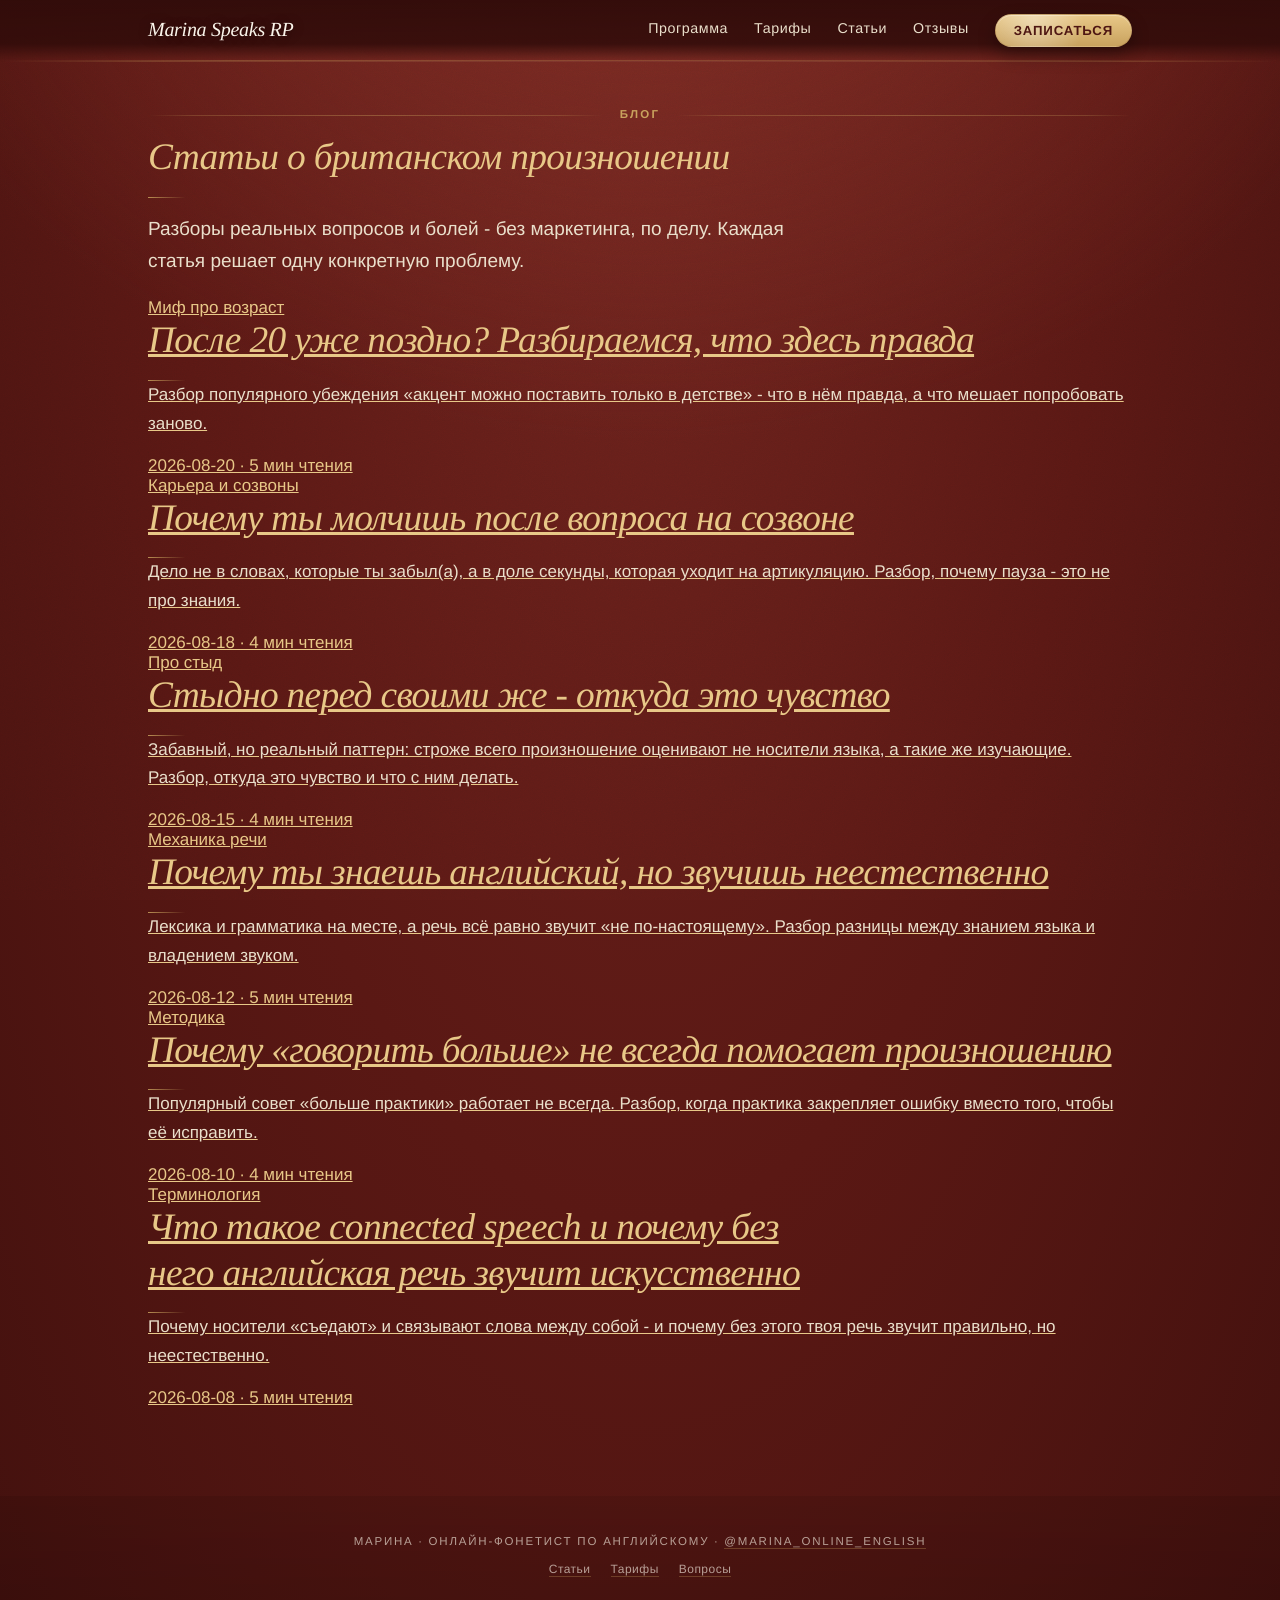
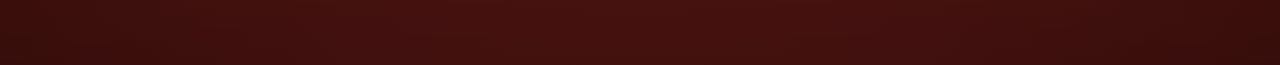
==== articles/index.html @ 80f7ddb9 "Initial dev sandbox copy of marina-landing for programmer handoff" ====
<!doctype html>
<html lang="ru">
<head>
<meta charset="utf-8">
<meta name="viewport" content="width=device-width, initial-scale=1">
<title>Статьи о британском произношении - Marina Speaks RP</title>
<meta name="description" content="Разборы реальных болей и вопросов об английском произношении от фонетиста Марины: мифы про возраст, почему речь звучит неестественно, connected speech и другое.">
<link rel="canonical" href="https://marinaspeaksrp.org/articles/">
<meta property="og:type" content="article">
<meta property="og:title" content="Статьи о британском произношении - Marina Speaks RP">
<meta property="og:description" content="Разборы реальных болей и вопросов об английском произношении от фонетиста Марины: мифы про возраст, почему речь звучит неестественно, connected speech и другое.">
<meta property="og:image" content="https://marinaspeaksrp.org/assets/img/og-cover.jpg">
<meta property="og:url" content="https://marinaspeaksrp.org/articles/">
<meta name="twitter:card" content="summary_large_image">
<link rel="icon" type="image/png" href="/assets/img/favicon-32.png" sizes="32x32">
<link rel="apple-touch-icon" href="/assets/img/apple-touch-icon.png">
<link rel="icon" type="image/png" sizes="512x512" href="/assets/img/favicon-512.png">
<link rel="stylesheet" href="/assets/style.css">
</head>
<body>
<div class="bg-wrap">

<nav class="sitenav">
  <div class="wrap">
    <a class="brand" href="/">Marina Speaks RP</a>
    <div class="links">
      <a href="/#program">Программа</a>
      <a href="/#tariffs">Тарифы</a>
      <a href="/articles/">Статьи</a>
      <a href="/#testimonials">Отзывы</a>
      <a class="cta" href="https://t.me/Marinatoken_bot?start=waitlist" target="_blank" rel="noopener">Записаться</a>
    </div>
  </div>
</nav>

<section class="content-section" style="padding-top:48px;">
  <div class="wrap">
    <div class="eyebrow"><div class="line"></div><span>Блог</span><div class="line"></div></div>
    <h2>Статьи о британском произношении</h2>
    <p class="lead">Разборы реальных вопросов и болей - без маркетинга, по делу. Каждая статья решает одну конкретную проблему.</p>
    <div class="hub-grid">
      <a class="hub-card" href="/articles/posle-20-let-pozdno.html">
        <span class="article-tag">Миф про возраст</span>
        <h2>После 20 уже поздно? Разбираемся, что здесь правда</h2>
        <p>Разбор популярного убеждения «акцент можно поставить только в детстве» - что в нём правда, а что мешает попробовать заново.</p>
        <div class="meta">2026-08-20 · 5 мин чтения</div>
      </a>

      <a class="hub-card" href="/articles/molchish-na-sozvone.html">
        <span class="article-tag">Карьера и созвоны</span>
        <h2>Почему ты молчишь после вопроса на созвоне</h2>
        <p>Дело не в словах, которые ты забыл(а), а в доле секунды, которая уходит на артикуляцию. Разбор, почему пауза - это не про знания.</p>
        <div class="meta">2026-08-18 · 4 мин чтения</div>
      </a>

      <a class="hub-card" href="/articles/stydno-pered-svoimi.html">
        <span class="article-tag">Про стыд</span>
        <h2>Стыдно перед своими же - откуда это чувство</h2>
        <p>Забавный, но реальный паттерн: строже всего произношение оценивают не носители языка, а такие же изучающие. Разбор, откуда это чувство и что с ним делать.</p>
        <div class="meta">2026-08-15 · 4 мин чтения</div>
      </a>

      <a class="hub-card" href="/articles/pochemu-zvuchish-neestestvenno.html">
        <span class="article-tag">Механика речи</span>
        <h2>Почему ты знаешь английский, но звучишь неестественно</h2>
        <p>Лексика и грамматика на месте, а речь всё равно звучит «не по-настоящему». Разбор разницы между знанием языка и владением звуком.</p>
        <div class="meta">2026-08-12 · 5 мин чтения</div>
      </a>

      <a class="hub-card" href="/articles/govorit-bolshe-ne-pomogaet.html">
        <span class="article-tag">Методика</span>
        <h2>Почему «говорить больше» не всегда помогает произношению</h2>
        <p>Популярный совет «больше практики» работает не всегда. Разбор, когда практика закрепляет ошибку вместо того, чтобы её исправить.</p>
        <div class="meta">2026-08-10 · 4 мин чтения</div>
      </a>

      <a class="hub-card" href="/articles/connected-speech.html">
        <span class="article-tag">Терминология</span>
        <h2>Что такое connected speech и почему без него английская речь звучит искусственно</h2>
        <p>Почему носители «съедают» и связывают слова между собой - и почему без этого твоя речь звучит правильно, но неестественно.</p>
        <div class="meta">2026-08-08 · 5 мин чтения</div>
      </a>
    </div>
  </div>
</section>

<footer>
  <div class="brand">МАРИНА · ОНЛАЙН-ФОНЕТИСТ ПО АНГЛИЙСКОМУ · <a href="https://t.me/marina_online_english" target="_blank" rel="noopener">@marina_online_english</a></div>
  <div class="foot-links"><a href="/articles/">Статьи</a><a href="/#tariffs">Тарифы</a><a href="/#faq">Вопросы</a></div>
</footer>

</div>
<script src="/assets/main.js"></script>
</body>
</html>
---- assets/style.css ----
@font-face { font-family:'Inter'; font-style:normal; font-weight:400; src:url('/assets/fonts/inter-regular-cyr.woff2') format('woff2'); unicode-range: U+0301,U+0400-045F,U+0490-0491,U+04B0-04B1,U+2116; }
@font-face { font-family:'Inter'; font-style:normal; font-weight:400; src:url('/assets/fonts/inter-regular-lat.woff2') format('woff2'); unicode-range: U+0000-00FF,U+0131,U+0152-0153,U+02BB-02BC,U+2000-206F,U+2122; }
@font-face { font-family:'Inter'; font-style:normal; font-weight:700; src:url('/assets/fonts/inter-bold-cyr.woff2') format('woff2'); unicode-range: U+0301,U+0400-045F,U+0490-0491,U+04B0-04B1,U+2116; }
@font-face { font-family:'Inter'; font-style:normal; font-weight:700; src:url('/assets/fonts/inter-bold-lat.woff2') format('woff2'); unicode-range: U+0000-00FF,U+0131,U+0152-0153,U+02BB-02BC,U+2000-206F,U+2122; }
@font-face { font-family:'Playfair Display'; font-style:italic; font-weight:400; src:url('/assets/fonts/playfair-italic-cyr.woff2') format('woff2'); unicode-range: U+0301,U+0400-045F,U+0490-0491,U+04B0-04B1,U+2116; }
@font-face { font-family:'Playfair Display'; font-style:italic; font-weight:400; src:url('/assets/fonts/playfair-italic-lat.woff2') format('woff2'); unicode-range: U+0000-00FF,U+0131,U+0152-0153,U+02BB-02BC,U+2000-206F,U+2122; }
@font-face { font-family:'Playfair Display'; font-style:italic; font-weight:700; src:url('/assets/fonts/playfair-bolditalic-cyr.woff2') format('woff2'); unicode-range: U+0301,U+0400-045F,U+0490-0491,U+04B0-04B1,U+2116; }
@font-face { font-family:'Playfair Display'; font-style:italic; font-weight:700; src:url('/assets/fonts/playfair-bolditalic-lat.woff2') format('woff2'); unicode-range: U+0000-00FF,U+0131,U+0152-0153,U+02BB-02BC,U+2000-206F,U+2122; }

:root{
  --bg-top:#6f241e;
  --bg-mid:#5a1814;
  --bg-bottom:#43110e;
  --panel:rgba(18,6,6,0.28);
  --panel-soft:rgba(18,6,6,0.18);
  --panel-strong:rgba(18,6,6,0.38);
  --border-gold:rgba(201,162,94,0.52);
  --border-gold-soft:rgba(201,162,94,0.34);
  --card-shadow:0 8px 22px rgba(20,4,4,0.32);
  --card-shadow-hover:0 16px 40px rgba(20,4,4,0.42);
  --shadow-tight:0 4px 14px rgba(20,4,4,0.28);
  --gold:#c9a25e;
  --gold-light:#e8c888;
  --cream:#f6eee2;
  --cream-soft:#eadfcb;
  --cream-muted:rgba(246,238,226,0.64);
  --accent-warm:#a8493c;
  --pain-border:var(--accent-warm);
  --cream-panel:#faf4ea;
  --cream-panel-text:#4e1612;
  --radius-card:10px;
  --radius-card-lg:12px;
  --wrap:1040px;
  --gutter:28px;
  --hairline:rgba(246,238,226,0.08);
  --ease-out:cubic-bezier(.22,.7,.25,1);
}

*{box-sizing:border-box}
html{scroll-behavior:smooth;font-size:17px}
body{margin:0;font-family:'Inter','Segoe UI',Arial,sans-serif;background:var(--bg-bottom);color:var(--cream);-webkit-font-smoothing:antialiased;-moz-osx-font-smoothing:grayscale;text-rendering:geometricPrecision;overflow-x:hidden}
::selection{background:rgba(201,162,94,.28);color:var(--cream)}

.bg-wrap{
  position:relative;
  background:radial-gradient(ellipse 120% 70% at 50% -10%,#7c2c24 0%,transparent 52%),radial-gradient(ellipse at top,var(--bg-top) 0%,var(--bg-mid) 52%,var(--bg-bottom) 100%);
}

.bg-wrap::before{
  content:'';
  position:fixed;
  inset:0;
  z-index:0;
  pointer-events:none;
  opacity:.09;
  mix-blend-mode:overlay;
  background-image:url("data:image/svg+xml,%3Csvg xmlns='http://www.w3.org/2000/svg' width='300' height='300'%3E%3Cfilter id='n'%3E%3CfeTurbulence type='fractalNoise' baseFrequency='0.85' numOctaves='3' stitchTiles='stitch'/%3E%3C/filter%3E%3Crect width='100%25' height='100%25' filter='url(%23n)'/%3E%3C/svg%3E");
  background-size:280px 280px;
}

section{position:relative;overflow:hidden}
section:not(.hero):not(.curriculum):not(.final-cta)::before{
  content:'';
  position:absolute;
  left:0;
  right:0;
  top:0;
  height:1px;
  background:linear-gradient(to right,transparent 0%,var(--border-gold-soft) 12%,var(--hairline) 50%,var(--border-gold-soft) 88%,transparent 100%);
  opacity:.7;
  pointer-events:none;
}

.wrap{position:relative;z-index:1;width:100%;max-width:var(--wrap);margin:0 auto;padding:0 var(--gutter)}
.narrow{max-width:680px}

.ambient-light{
  position:fixed;
  top:50%;
  left:50%;
  z-index:0;
  pointer-events:none;
  width:1200px;
  height:1200px;
  margin:-600px 0 0 -600px;
  background:radial-gradient(circle,rgba(232,200,136,.13) 0%,rgba(232,200,136,.04) 40%,transparent 66%);
  animation:ambient-drift 32s ease-in-out infinite alternate;
  will-change:transform;
}

@keyframes ambient-drift{
  0%{transform:translate(-24%,-18%) scale(1)}
  50%{transform:translate(18%,22%) scale(1.08)}
  100%{transform:translate(-10%,-28%) scale(.97)}
}

.watermark{
  position:absolute;
  z-index:0;
  font-family:'Playfair Display',Georgia,serif;
  font-style:italic;
  color:rgba(246,238,226,.075);
  pointer-events:none;
  line-height:1;
  user-select:none;
  animation:watermark-float var(--dur,14s) ease-in-out infinite alternate;
  animation-delay:var(--delay,0s);
}

@keyframes watermark-float{
  0%{transform:translate(0,0) rotate(0deg)}
  50%{transform:translate(16px,-22px) rotate(4deg)}
  100%{transform:translate(-14px,16px) rotate(-4deg)}
}

.reveal{opacity:0;transform:translateY(22px);transition:opacity .8s var(--ease-out),transform .8s var(--ease-out)}
.reveal.is-visible{opacity:1;transform:none}

.eyebrow{position:relative;display:flex;align-items:center;gap:16px;margin:0 0 14px}
.eyebrow .line{flex:1 1 0;min-width:28px;height:1px;background:linear-gradient(to right,transparent 0%,var(--border-gold-soft) 10%,var(--border-gold) 50%,var(--border-gold-soft) 90%,transparent 100%);opacity:.75}
.eyebrow span{font-size:11.5px;letter-spacing:2.2px;color:var(--gold);font-weight:700;white-space:nowrap;text-transform:uppercase}
.eyebrow.center{justify-content:center}
.eyebrow-num{font-family:'Playfair Display',Georgia,serif;font-style:italic;font-weight:700;font-size:14px;letter-spacing:.4px;color:var(--gold-light);opacity:.9;flex-shrink:0;font-variant-numeric:tabular-nums}

h1,h2,h3{font-family:'Playfair Display',Georgia,serif;font-style:italic;font-weight:400;color:var(--cream-panel);margin:0;text-wrap:balance;letter-spacing:-.018em}
h1{font-size:clamp(2.15rem,5vw,3.85rem);line-height:1.1}
h1 em{position:relative;color:var(--gold-light);font-style:italic;font-weight:700}
h1 em::after{content:'';position:absolute;left:0;right:0;bottom:.06em;height:.07em;background:currentColor;opacity:.38;border-radius:1px}
h2{font-size:clamp(1.55rem,3.1vw,2.2rem);color:var(--gold-light);line-height:1.22}
h2::after{content:'';display:block;width:42px;height:1px;margin-top:16px;background:linear-gradient(to right,var(--gold),transparent 90%);opacity:.85}
.curriculum h2::after,.final-cta h1::after{margin-left:auto;margin-right:auto;background:var(--gold);width:36px;opacity:.7}
.final-cta h1::after{content:'';display:block;height:1px;margin-top:22px}
.about h2::after{display:none}
h3{font-size:1.22rem;color:var(--gold-light);font-style:italic;letter-spacing:-.01em}

p{margin:0 0 1em;line-height:1.7;color:var(--cream-soft)}
.lead{max-width:38em;font-size:1.12rem;color:var(--cream-soft);line-height:1.72}
.center{text-align:center}
.mx-auto{margin-left:auto;margin-right:auto}
a{color:var(--gold-light)}
a:hover{color:var(--gold)}
a:focus-visible,.btn:focus-visible,button:focus-visible,summary:focus-visible{outline:2px solid rgba(232,200,136,.95);outline-offset:3px}

/* --- Top nav --- */
.sitenav{position:sticky;top:0;z-index:40;padding:14px 0;background:linear-gradient(to bottom,rgba(49,12,10,.96) 0%,rgba(49,12,10,.88) 72%,rgba(49,12,10,0) 100%)}
.sitenav::after{content:'';position:absolute;left:0;right:0;bottom:0;height:1px;background:linear-gradient(to right,transparent 0%,rgba(201,162,94,.32) 18%,rgba(201,162,94,.18) 82%,transparent 100%);pointer-events:none}
.sitenav .wrap{display:flex;align-items:center;justify-content:space-between;gap:24px;flex-wrap:wrap}
.sitenav .brand{font-family:'Playfair Display',Georgia,serif;font-style:italic;color:var(--cream-panel);font-size:1.18rem;text-decoration:none;letter-spacing:-.015em;text-shadow:0 1px 12px rgba(0,0,0,.4)}
.sitenav .brand:hover{color:var(--gold-light)}
.sitenav .links{display:flex;align-items:center;justify-content:flex-end;gap:26px;flex-wrap:wrap}
.sitenav .links a:not(.cta){position:relative;color:var(--cream-soft);text-decoration:none;font-size:.84rem;letter-spacing:.04em;padding-bottom:3px}
.sitenav .links a:not(.cta)::after{content:'';position:absolute;left:0;right:100%;bottom:0;height:1px;background:var(--gold-light);transition:right .28s var(--ease-out);opacity:.95}
.sitenav .links a:not(.cta):hover{color:var(--gold-light)}
.sitenav .links a:not(.cta):hover::after{right:0}
.sitenav .links a.cta{color:var(--cream-panel-text);text-decoration:none;background:radial-gradient(circle at 28% 18%,rgba(255,255,255,.38),transparent 50%),linear-gradient(180deg,var(--gold-light),var(--gold));padding:8px 18px;border:1px solid rgba(90,40,10,.12);border-radius:999px;font-weight:700;font-size:.78rem;letter-spacing:.06em;text-transform:uppercase;box-shadow:0 8px 18px rgba(0,0,0,.32),inset 0 1px 0 rgba(255,255,255,.32);transition:transform .16s var(--ease-out),filter .16s ease}
.sitenav .links a.cta:hover{filter:brightness(1.04);transform:translateY(-1px)}

/* --- Hero --- */
.hero{padding:38px 0 48px;text-align:center}
.hero::after{content:'';position:absolute;inset:-40px 0 -80px;z-index:0;pointer-events:none;background:radial-gradient(880px 480px at 28% 18%,rgba(232,200,136,.09),transparent 62%),radial-gradient(760px 440px at 72% 48%,rgba(0,0,0,.24),transparent 66%);opacity:.95}

.hero-scene{
  position:absolute;
  inset:0;
  z-index:0;
  pointer-events:none;
  background-repeat:no-repeat;
  background-size:cover;
  background-position:right 88%;
  opacity:.76;
  filter:saturate(.94) brightness(.92) contrast(1.04) sepia(.1);
  -webkit-mask-image:linear-gradient(to right,transparent 0%,transparent 34%,rgba(0,0,0,.5) 50%,rgba(0,0,0,.9) 62%,black 76%,black 100%);
  mask-image:linear-gradient(to right,transparent 0%,transparent 34%,rgba(0,0,0,.5) 50%,rgba(0,0,0,.9) 62%,black 76%,black 100%);
  animation:scene-in 2.4s ease-out .1s both;
}

.hero-scene::before{
  content:'';
  position:absolute;
  inset:0;
  pointer-events:none;
  background:linear-gradient(90deg,rgba(18,8,10,.98) 0%,rgba(18,8,10,.94) 16%,rgba(18,8,10,.78) 28%,rgba(18,8,10,.42) 42%,rgba(18,8,10,.14) 54%,rgba(18,8,10,0) 68%),radial-gradient(1200px 680px at 72% 30%,rgba(232,200,136,.14),transparent 62%),radial-gradient(1100px 720px at 50% 55%,rgba(0,0,0,.3),transparent 68%),linear-gradient(to top,rgba(10,6,7,.58) 0%,rgba(10,6,7,.18) 30%,transparent 56%);
}

@keyframes scene-in{from{opacity:0;transform:scale(1.04)}to{opacity:.76;transform:scale(1)}}

.hero-scene-fade-top,.hero-scene-fade-bottom{position:absolute;left:0;right:0;z-index:0;pointer-events:none}
.hero-scene-fade-top{top:0;height:120px;background:linear-gradient(to bottom,var(--bg-top) 0%,transparent 100%)}
.hero-scene-fade-bottom{bottom:0;height:160px;background:linear-gradient(to top,var(--bg-mid) 0%,transparent 100%)}

.hero-grid{
  position:relative;
  z-index:1;
  display:grid;
  grid-template-columns:minmax(0,1.32fr) minmax(300px,.68fr);
  column-gap:48px;
  align-items:center;
  text-align:left;
}

.hero-copy{min-width:0;padding:12px 0}
.articulation-diagram{display:block;width:62px;height:auto;margin:0 0 9px;opacity:.68}

.hero-visual{position:relative;z-index:2;display:flex;flex-direction:column;align-items:center;justify-content:center;min-width:0;text-align:center}
.hero-visual::before{content:'';position:absolute;top:-140px;left:-15%;right:-40%;height:380px;z-index:0;pointer-events:none;background:radial-gradient(closest-side,rgba(10,6,7,.86),rgba(10,6,7,.6) 55%,rgba(10,6,7,.22) 75%,transparent 88%)}

.hero-portrait{position:relative;z-index:5;width:230px;height:284px;margin:0 auto 18px;animation:portrait-in 1.1s var(--ease-out) .45s both}
@keyframes portrait-in{from{opacity:0;transform:scale(.94) translateY(8px)}to{opacity:1;transform:none}}
.hero-portrait::before{content:'';position:absolute;inset:-11px;border-radius:50%;border:1px solid rgba(201,162,94,.42);pointer-events:none}
.hero-portrait::after{content:'';position:absolute;inset:-18px;border-radius:50%;pointer-events:none;border:1px solid rgba(201,162,94,.16);background:conic-gradient(from 200deg,transparent 0 18%,rgba(232,200,136,.16) 26%,transparent 38%,transparent 100%);opacity:.85;-webkit-mask:radial-gradient(farthest-side,transparent calc(100% - 2px),#000 calc(100% - 1px));mask:radial-gradient(farthest-side,transparent calc(100% - 2px),#000 calc(100% - 1px))}
.hero-portrait img{display:block;width:100%;height:100%;border:3px solid var(--gold);border-radius:50%;object-fit:cover;object-position:center 18%;box-shadow:0 22px 48px rgba(0,0,0,.48),0 0 0 7px rgba(67,17,14,.55),inset 0 1px 0 rgba(255,255,255,.14)}

.hero-portrait-caption{display:flex;align-items:center;justify-content:center;gap:9px;width:max-content;max-width:100%;margin:0 auto;padding:6px 13px;border-radius:999px;background:rgba(20,6,6,.68);font-size:12.5px;color:var(--cream);letter-spacing:.35px;text-shadow:0 1px 6px rgba(0,0,0,.6)}
.deco-flag-badge{display:inline-flex;align-items:center;justify-content:center;flex-shrink:0;width:32px;height:32px;border-radius:50%;border:1px solid var(--gold);background:var(--bg-mid);overflow:hidden;box-shadow:0 2px 8px rgba(0,0,0,.4),inset 0 1px 0 rgba(255,255,255,.1)}
.deco-flag-badge svg{width:68%;height:68%}

.speech-bubble{position:relative;z-index:3;align-self:center;width:max-content;max-width:168px;margin:0 0 12px;padding:11px 15px;border:1px solid rgba(201,162,94,.85);border-radius:14px 14px 14px 3px;background:radial-gradient(circle at 28% 18%,rgba(255,255,255,.5),transparent 58%),var(--cream-panel);color:var(--cream-panel-text);text-align:center;box-shadow:0 14px 30px rgba(0,0,0,.28),inset 0 1px 0 rgba(255,255,255,.7);animation:bubble-in .75s var(--ease-out) .9s both;transform:rotate(1.5deg)}
@keyframes bubble-in{from{opacity:0;transform:rotate(1.5deg) translateY(8px)}to{opacity:1;transform:rotate(1.5deg) translateY(0)}}
.speech-bubble::after{content:'';position:absolute;left:18px;bottom:-8px;width:14px;height:14px;border-left:1px solid rgba(201,162,94,.85);border-bottom:1px solid rgba(201,162,94,.85);border-radius:0 0 0 2px;background:var(--cream-panel);transform:rotate(-45deg)}
.sb-text{display:block;font-family:'Inter',sans-serif;font-weight:700;font-size:.84rem;line-height:1.3;letter-spacing:-.01em}
.sb-ipa{display:block;margin-top:4px;font-family:'Playfair Display',Georgia,serif;font-style:italic;color:var(--pain-border);font-size:.8rem}

.hero-sound-tools{
  display:flex;
  align-items:center;
  gap:10px;
  width:max-content;
  max-width:100%;
  margin:22px 0 0;
  padding:7px 11px 7px 14px;
  border:1px solid rgba(201,162,94,.25);
  border-radius:999px;
  background:rgba(18,6,6,.28);
  box-shadow:inset 0 1px 0 rgba(246,238,226,.05);
}

.hero-sound-tools__label{
  margin-right:4px;
  color:var(--cream-muted);
  font-size:10px;
  font-weight:700;
  line-height:1.2;
  letter-spacing:1.25px;
  text-transform:uppercase;
}

.record,.seal,.medal{
  position:relative;
  display:inline-flex;
  align-items:center;
  justify-content:center;
  flex-shrink:0;
  width:34px;
  height:34px;
  padding:0;
  border:1px solid var(--border-gold);
  border-radius:50%;
  background:var(--bg-mid);
  cursor:pointer;
  box-shadow:0 5px 13px rgba(20,4,4,.4);
  transition:transform 200ms ease,box-shadow 200ms ease,border-color 200ms ease;
}

.record:focus-visible,.seal:focus-visible,.medal:focus-visible{outline:2px solid var(--gold-light);outline-offset:3px}
@media (hover:hover){
  .record:hover,.seal:hover,.medal:hover{transform:scale(1.13) rotate(-6deg);border-color:var(--gold-light);box-shadow:0 9px 20px rgba(20,4,4,.5),0 0 0 4px rgba(201,162,94,.18)}
  .seal:hover{transform:scale(1.13) rotate(6deg)}
}

.record__disc{display:block;position:relative;width:100%;height:100%;border-radius:50%;overflow:hidden;background:radial-gradient(circle,var(--bg-bottom) 0 3%,transparent 4%),radial-gradient(circle,var(--accent-warm) 0 20%,var(--gold) 21% 22%,transparent 23%),repeating-radial-gradient(circle,#171111 0 2px,#251c1b 2.5px 3px);animation:record-spin 4.5s linear infinite paused}
.record__disc::after{content:'';position:absolute;inset:0;background:linear-gradient(115deg,transparent 30%,rgba(255,241,214,.4) 46%,transparent 60%)}
.record[aria-pressed="true"] .record__disc{animation-play-state:running}
@keyframes record-spin{to{transform:rotate(360deg)}}

.seal__wax{display:flex;align-items:center;justify-content:center;width:100%;height:100%;border-radius:46% 54% 52% 48% / 52% 47% 53% 48%;color:rgba(246,238,226,.58);background:radial-gradient(circle at 32% 28%,rgba(232,200,136,.35),transparent 52%),radial-gradient(circle at 50% 55%,#7a3228,#3e100d);box-shadow:inset -2px -2px 4px rgba(0,0,0,.35),inset 2px 2px 3px rgba(255,255,255,.12)}
.seal__wax svg{width:54%;height:54%;filter:drop-shadow(0 1px 0 rgba(0,0,0,.5))}
.seal[aria-pressed="true"] .seal__wax{animation:seal-glow 1.6s ease-in-out infinite}
@keyframes seal-glow{0%,100%{box-shadow:inset 0 1px 0 rgba(255,255,255,.16)}50%{box-shadow:inset 0 1px 0 rgba(255,255,255,.16),0 0 10px 2px rgba(232,200,136,.45)}}

.medal__face{display:flex;align-items:center;justify-content:center;width:100%;height:100%;border-radius:50%;color:#2a1a0c;background:radial-gradient(circle at 30% 26%,rgba(255,240,200,.55),transparent 50%),radial-gradient(circle at 60% 70%,#a9762f,#6b4718);box-shadow:inset -2px -2px 3px rgba(0,0,0,.3),inset 2px 2px 3px rgba(255,255,255,.25)}
.medal__face svg{width:46%;height:46%}
.medal[aria-pressed="true"] .medal__face svg rect{transform-box:fill-box;transform-origin:50% 100%;animation:medal-bounce .45s ease-in-out infinite alternate}
.medal[aria-pressed="true"] .medal__face svg rect:nth-child(2){animation-delay:.12s}
.medal[aria-pressed="true"] .medal__face svg rect:nth-child(3){animation-delay:.24s}
@keyframes medal-bounce{from{transform:scaleY(.5)}to{transform:scaleY(1)}}

.hero .lead{max-width:48ch;margin:14px 0 0}
.hero .cta-row{justify-content:flex-start;align-items:center;margin-top:20px}
.hero .eyebrow{justify-content:flex-start}
.hero h1{max-width:15ch;font-size:clamp(2.2rem,3.85vw,3.25rem)}
.hero h1::after{display:none}

.hero-proof-row{
  display:grid;
  grid-template-columns:repeat(3,minmax(0,1fr));
  max-width:560px;
  margin:22px 0 0;
  border-top:1px solid rgba(201,162,94,.25);
  border-bottom:1px solid rgba(201,162,94,.18);
}

.hero-proof{
  display:flex;
  align-items:center;
  gap:8px;
  min-width:0;
  padding:11px 12px;
  border-right:1px solid rgba(201,162,94,.16);
}

.hero-proof:last-child{border-right:none}
.hero-proof strong{display:block;color:var(--gold-light);font-family:'Playfair Display',Georgia,serif;font-size:1.45rem;font-style:italic;line-height:1}
.hero-proof span{color:var(--cream-muted);font-size:10.5px;line-height:1.25;letter-spacing:.03em}

.trust-row{display:grid;grid-template-columns:repeat(3,minmax(0,1fr));gap:12px 22px;margin:18px 0 0;padding:12px 0 0;list-style:none;border-top:1px solid rgba(201,162,94,.18)}
.trust-row li{display:flex;align-items:flex-start;gap:8px;min-width:0;font-size:12.5px;line-height:1.45;color:var(--cream-muted);letter-spacing:.15px}
.trust-icon{width:15px;height:15px;flex-shrink:0;color:var(--gold);margin-top:1px}

.text-cta{display:inline-flex;align-items:center;gap:6px;padding-bottom:3px;border-bottom:1px solid rgba(201,162,94,.4);color:var(--gold-light);text-decoration:none;font-size:14px;font-weight:700;letter-spacing:.01em;transition:border-color .18s ease,color .18s ease,transform .18s var(--ease-out)}
.text-cta:hover{border-color:rgba(232,200,136,.9);color:var(--gold);transform:translateY(-1px)}
.text-cta .arrow{transition:transform .18s var(--ease-out)}
.text-cta:hover .arrow{transform:translateX(4px)}

.btn{display:inline-flex;align-items:center;justify-content:center;gap:8px;padding:15px 28px;border:1px solid transparent;border-radius:999px;font-family:'Inter',sans-serif;font-weight:700;font-size:13.5px;letter-spacing:.08em;text-align:center;text-decoration:none;text-transform:uppercase;cursor:pointer;transition:background .18s ease,border-color .18s ease,color .18s ease,transform .16s var(--ease-out),box-shadow .18s ease,filter .18s ease;box-shadow:0 10px 22px rgba(0,0,0,.28)}
.btn-primary{border-color:rgba(90,40,10,.12);background:radial-gradient(circle at 28% 20%,rgba(255,255,255,.36),transparent 52%),linear-gradient(180deg,var(--gold-light),var(--gold));color:var(--cream-panel-text)}
.btn-primary:hover{filter:brightness(1.04);transform:translateY(-2px);box-shadow:0 16px 32px rgba(0,0,0,.34)}
.btn-ghost{border-color:rgba(201,162,94,.55);background:transparent;color:var(--cream);box-shadow:none}
.btn-ghost:hover{border-color:rgba(232,200,136,.95);background:rgba(232,200,136,.06);color:var(--gold-light);transform:translateY(-2px);box-shadow:0 12px 26px rgba(0,0,0,.28)}
.btn:active{transform:translateY(1px) scale(.987)}
.btn-small{padding:9px 16px;font-size:12px;letter-spacing:.07em;box-shadow:0 8px 16px rgba(0,0,0,.28)}
.cta-row{display:flex;justify-content:center;gap:16px;margin-top:36px;flex-wrap:wrap}

/* --- Minimal pair card --- */
.minpair-card{
  position:relative;
  display:grid;
  grid-template-columns:1.3fr .7fr;
  gap:0;
  margin:34px 0 0;
  border:1px solid var(--border-gold-soft);
  border-radius:var(--radius-card-lg);
  background:linear-gradient(110deg,rgba(246,238,226,.045),transparent 42%),var(--panel);
  box-shadow:inset 0 1px 0 rgba(246,238,226,.06),var(--shadow-tight);
  overflow:hidden;
}

.minpair-card::before{
  content:'iː';
  position:absolute;
  top:-19px;
  right:2px;
  font-family:'Playfair Display',Georgia,serif;
  font-style:italic;
  font-size:84px;
  color:var(--gold-light);
  opacity:.06;
  pointer-events:none;
}

.minpair-col{position:relative;padding:22px 26px}
.minpair-question{border-right:1px solid var(--hairline)}
.minpair-result{display:flex;flex-direction:column;justify-content:center}
.minpair-card-head{position:relative;display:flex;align-items:baseline;justify-content:space-between;gap:12px;margin-bottom:8px}
.minpair-card-head h3{margin:0;font-family:'Playfair Display',Georgia,serif;font-style:italic;font-weight:400;font-size:1.15rem;line-height:1.25;color:var(--cream)}
.minpair-card-tag{flex-shrink:0;font-family:'Inter',sans-serif;font-size:11px;letter-spacing:.04em;text-transform:uppercase;color:var(--gold);opacity:.8}
.sc-btn{display:inline-flex;align-items:center;gap:8px;min-height:40px;padding:8px 16px;border:1px solid var(--border-gold-soft);border-radius:10px;background:rgba(246,238,226,.025);color:var(--cream);font-family:'Inter',sans-serif;font-size:14px;cursor:pointer;transition:background 160ms ease,border-color 160ms ease,transform 120ms ease}
.sc-btn:not(:disabled):active{transform:translateY(1px)}
.sc-btn:disabled{opacity:.7;cursor:default}
.sc-btn:focus-visible{outline:2px solid var(--gold-light);outline-offset:3px}
.sc-btn[aria-pressed="true"]{border-color:var(--border-gold);background:rgba(201,162,94,.1)}
.sc-play{width:100%;justify-content:center;margin-bottom:10px}
.sc-question p{margin:0 0 10px;font-family:'Inter',sans-serif;font-size:13px;color:var(--cream-muted)}
.sc-answers{display:flex;gap:10px;flex-wrap:wrap}
.sc-answers .sc-btn{flex:1 1 140px;justify-content:center;border-color:var(--border-gold);background:rgba(201,162,94,.06);font-weight:600}
.sc-answers .ipa{margin-left:6px;font-family:'Playfair Display',Georgia,serif;font-style:italic;color:var(--gold);font-size:.85em}
.sc-teaser{display:flex;align-items:center;gap:20px}
.sc-teaser-ipa{flex-shrink:0;font-family:'Playfair Display',Georgia,serif;font-style:italic;font-size:44px;color:var(--gold);opacity:.7}
.sc-teaser-ipa i{font-style:normal;color:var(--cream-muted);margin:0 2px;font-size:.7em}
.sc-teaser p{margin:0;font-family:'Inter',sans-serif;font-size:14.5px;line-height:1.55;color:var(--cream-muted)}
.sc-feedback{margin-top:16px;animation:sc-reveal 180ms ease-out both}
.sc-feedback[hidden]{display:none}
.sc-feedback-text{margin:0 0 8px;font-family:'Inter',sans-serif;font-weight:700;font-size:14px;color:var(--cream)}
.sc-explain{margin:0 0 14px;font-family:'Inter',sans-serif;font-size:13px;line-height:1.5;color:var(--cream-muted)}
.sc-compare{display:flex;gap:10px;margin-bottom:16px;flex-wrap:wrap}
.sc-mini{font-size:13px;padding:8px 14px;min-height:38px}
.sc-bridge{margin:0;padding-top:14px;border-top:1px solid var(--hairline);font-family:'Inter',sans-serif;font-size:13px;line-height:1.5;color:var(--cream-muted)}
.sc-bridge a{color:var(--gold);text-decoration:underline;text-underline-offset:2px}
@keyframes sc-reveal{from{opacity:0;transform:translateY(4px)}to{opacity:1;transform:none}}
@media (hover:hover){.sc-btn:not(:disabled):hover{border-color:var(--border-gold);background:rgba(201,162,94,.07)}}

/* --- General sections --- */
.pains,.content-section,.mech,.tariffs,.about,.testimonials,.faq,.articles{padding:88px 0}
.pain-grid,.persona-grid,.tariff-grid{display:grid;grid-template-columns:repeat(3,minmax(0,1fr));gap:18px;margin-top:40px}
.pain-card,.persona-card,.tariff-card{min-width:0;padding:24px;border-radius:var(--radius-card);background:linear-gradient(180deg,rgba(246,238,226,.05),transparent 58%),var(--panel)}
.pain-card{border-left:2px solid var(--pain-border)}
.pain-card .quote{margin:0 0 .55em;font-family:'Playfair Display',Georgia,serif;font-style:italic;font-size:1.14rem;color:var(--cream-panel)}
.pain-card p,.persona-card p{margin:0;font-size:.92rem;line-height:1.62}
.content-section .lead{max-width:62ch;margin-top:16px}
.two-col{display:grid;grid-template-columns:repeat(3,minmax(0,1fr));gap:20px;margin-top:36px}
.info-card{padding:22px 4px 8px;border-top:1px solid var(--border-gold)}
.info-card h3{margin-bottom:10px;font-size:1.18rem}
.info-card p{margin:0;font-size:.93rem}
.result-list{display:grid;grid-template-columns:repeat(2,minmax(0,1fr));gap:2px 28px;margin:36px 0 0;padding:0;list-style:none}
.result-list li{display:flex;align-items:flex-start;gap:12px;min-width:0;padding:18px 0 16px;border-top:1px solid rgba(201,162,94,.22);font-size:.94rem;line-height:1.6;color:var(--cream-soft)}
.result-list .mark{flex-shrink:0;color:var(--gold);font-family:'Playfair Display',Georgia,serif;font-style:italic;font-size:1.15rem;line-height:1.3}
.persona-card{border:1px solid rgba(201,162,94,.22);background:linear-gradient(180deg,rgba(246,238,226,.045),transparent 70%),var(--panel-soft)}
.persona-card .tag{font-size:10.5px;font-weight:700;letter-spacing:1.6px;text-transform:uppercase;color:var(--gold)}
.persona-card h3{margin:10px 0;font-size:1.12rem;color:var(--cream-panel)}

.mech-body{display:grid;grid-template-columns:minmax(0,1fr) minmax(240px,310px);gap:56px;align-items:center;margin-top:42px}
.steps{display:grid;grid-template-columns:repeat(2,minmax(0,1fr));gap:28px 32px}
.step{min-width:0;text-align:left}
.step .num{display:flex;align-items:center;justify-content:center;width:36px;height:36px;margin-bottom:14px;border:1px solid var(--gold);border-radius:50%;color:var(--gold-light);font-family:'Playfair Display',Georgia,serif;font-style:italic;font-weight:700;font-size:13px}
.step h3{margin-bottom:8px;font-size:1.08rem;color:var(--cream-panel)}
.step p{font-size:.92rem}
.mech-photo{width:100%;margin:0}
.mech-photo img,.pause-photo img{display:block;width:100%;border:1px solid var(--gold);border-radius:2px;box-shadow:0 0 0 6px rgba(67,17,14,.45),0 0 0 7px rgba(201,162,94,.45),0 18px 40px rgba(0,0,0,.38)}
.mech-note{margin-top:36px;font-size:.88rem;line-height:1.6;color:var(--cream-muted);text-align:center;letter-spacing:.02em}

/* --- Curriculum --- */
.curriculum{padding:80px 0 96px;text-align:center}
.sound-row{display:grid;grid-template-columns:repeat(4,156px);justify-content:center;gap:16px;margin-top:40px}
.sound-card{width:156px;padding:22px 14px 18px;border:1px solid rgba(201,162,94,.55);border-radius:2px;background:repeating-linear-gradient(transparent,transparent 27px,rgba(90,26,21,.045) 28px),linear-gradient(180deg,#fffdf8 0%,var(--cream-panel) 100%);box-shadow:0 14px 28px rgba(0,0,0,.28)}
.sound-card .medallion{display:flex;align-items:center;justify-content:center;width:54px;height:54px;margin:0 auto 14px;border:1.5px solid rgba(201,162,94,.95);border-radius:50%;background:radial-gradient(circle at 32% 28%,rgba(232,200,136,.35),transparent 52%),radial-gradient(circle at 50% 55%,#7a3228,#3e100d);color:var(--cream-panel);font-family:'Playfair Display',Georgia,serif;font-style:italic;font-size:1.18rem}
.sound-card .name{color:var(--cream-panel-text);font-family:'Playfair Display',Georgia,serif;font-style:italic;font-size:1.02rem}
.sound-card .ipa{margin-top:2px;color:var(--accent-warm);font-size:.8rem;letter-spacing:.04em}
.curriculum-more{margin-top:28px;color:var(--cream-muted);font-family:'Playfair Display',Georgia,serif;font-style:italic;font-size:.92rem}
.timeline-svg{display:block;width:100%;max-width:480px;height:auto;margin:34px auto 0;opacity:.95}
.week-row{display:flex;justify-content:center;gap:12px;margin-top:18px;flex-wrap:wrap}
.week-pill{padding:8px 18px;border:1px solid rgba(201,162,94,.32);border-radius:999px;font-size:.78rem;letter-spacing:.06em;text-transform:uppercase;color:var(--cream-soft)}

/* --- Pause --- */
.pause-stat-photo{padding:100px 0;text-align:left}
.pause-stat-body{--stat-gap:52px;position:relative;display:grid;grid-template-columns:minmax(0,1fr) minmax(200px,280px);column-gap:var(--stat-gap);align-items:center}
.pause-stat-text{grid-column:1;grid-row:1;position:relative;z-index:2;min-width:0}
.pause-photo{grid-column:2;grid-row:1;position:relative;z-index:3;width:100%;margin:0}
.pause-quote{max-width:24ch;margin:0 0 30px;font-family:'Playfair Display',Georgia,serif;font-style:italic;font-weight:600;font-size:clamp(1.5rem,2.6vw,2.05rem);line-height:1.34;color:var(--cream)}
.pause-number-row{display:flex;align-items:baseline;gap:20px;flex-wrap:wrap}
.pause-number-small{font-family:'Playfair Display',Georgia,serif;font-style:italic;font-weight:700;font-size:clamp(2.6rem,4vw,3.4rem);line-height:1;color:var(--gold-light)}
.pause-number-text{max-width:30ch;font-size:.98rem;line-height:1.5;color:var(--cream-soft)}
.pause-thread-layer,.pause-crown{display:none}

/* --- Tariffs / about / testimonials / FAQ --- */
.tariff-grid{align-items:stretch;margin-top:48px}
.tariff-card{display:flex;flex-direction:column;padding:32px 28px 28px;border:1px solid rgba(201,162,94,.28);background:linear-gradient(180deg,rgba(246,238,226,.045),transparent 64%),var(--panel-soft)}
.tariff-card.featured{position:relative;border-color:var(--gold);background:radial-gradient(480px 220px at 50% -10%,rgba(232,200,136,.14),transparent 55%),linear-gradient(180deg,rgba(246,238,226,.07),transparent 64%),var(--panel);box-shadow:0 22px 48px rgba(0,0,0,.28)}
.tariff-badge{position:absolute;top:-12px;left:50%;z-index:2;padding:5px 14px;border-radius:999px;background:linear-gradient(180deg,var(--gold-light),var(--gold));color:#3f1c10;font-size:10.5px;font-weight:700;letter-spacing:1.4px;text-transform:uppercase;white-space:nowrap;transform:translateX(-50%)}
.tariff-name{color:var(--cream-panel);font-family:'Playfair Display',Georgia,serif;font-style:italic;font-size:1.45rem}
.tariff-for,.tariff-entry{margin-top:6px;margin-bottom:20px;font-size:.85rem;line-height:1.5;color:var(--cream-muted)}
.tariff-price{margin-bottom:6px;color:var(--gold-light);font-size:2.05rem;font-weight:700;letter-spacing:-.03em}
.tariff-list{flex:1;margin:0 0 22px;padding:0;list-style:none}
.tariff-list li{padding:8px 0;border-top:1px solid rgba(201,162,94,.12);font-size:.9rem;line-height:1.5;color:var(--cream-soft)}
.tariff-result{margin-bottom:20px;font-family:'Playfair Display',Georgia,serif;font-style:italic;font-size:.85rem;line-height:1.5;color:var(--cream-muted)}
.tariff-card .btn{margin-top:auto}
.bonus-strip{margin-top:40px;padding:20px 28px;border:1px dashed rgba(168,73,60,.35);border-radius:2px;background:var(--cream-panel);box-shadow:0 16px 36px rgba(0,0,0,.24)}
.bonus-strip p{margin:0;font-size:.9rem;line-height:1.55;color:var(--cream-panel-text)}
.bonus-strip strong{color:var(--accent-warm)}
.waitlist-note{margin-top:20px;font-size:.84rem;text-align:center;color:var(--cream-muted)}

.about-inner{display:grid;grid-template-columns:300px minmax(0,1fr);gap:64px;align-items:center}
.photo-stack{position:relative;width:300px;height:390px}
.photo-stack-main{position:absolute;top:0;right:0;width:228px;height:304px;overflow:hidden;border:1px solid var(--gold);box-shadow:0 18px 40px rgba(0,0,0,.36)}
.photo-stack-accent{position:absolute;left:0;bottom:8px;z-index:2;width:148px;height:178px;overflow:hidden;border:3px solid var(--gold);border-radius:50%;box-shadow:0 12px 28px rgba(0,0,0,.36)}
.photo-stack-main img,.photo-stack-accent img{display:block;width:100%;height:100%;object-fit:cover}
.about-role{margin:10px 0 20px;color:var(--gold);font-weight:700;font-size:.84rem;letter-spacing:.04em}
.credentials{display:flex;justify-content:flex-start;gap:8px;margin-top:24px;flex-wrap:wrap}
.credential{display:inline-flex;align-items:center;gap:8px;padding:7px 14px;border:1px solid rgba(201,162,94,.32);border-radius:999px;font-size:.78rem;color:var(--cream-soft)}
a.credential{text-decoration:none}
.credential .proof-mark{font-size:.72rem;color:var(--gold)}

.testimonial-grid{display:grid;grid-template-columns:repeat(2,minmax(0,1fr));gap:22px;margin-top:40px;align-items:start}
.testimonial-card{position:relative;display:flex;align-items:center;justify-content:center;width:100%;height:280px;min-width:0;margin:0;padding:16px;border:1px solid rgba(90,26,21,.08);border-radius:2px;background:var(--cream-panel);box-shadow:0 16px 36px rgba(0,0,0,.28)}
.testimonial-card img{display:block;width:100%;max-height:100%;object-fit:contain}
.deco-paperclip{position:absolute;top:-12px;left:20px;z-index:3;width:28px;height:42px;color:var(--gold);opacity:.9}
.testimonial-card:nth-child(even) .deco-paperclip{left:auto;right:20px}

.faq-list{display:flex;flex-direction:column;margin-top:36px}
details{padding:2px 0;border-top:1px solid rgba(201,162,94,.2)}
.faq-list details:last-child{border-bottom:1px solid rgba(201,162,94,.2)}
summary{display:flex;align-items:center;justify-content:space-between;gap:16px;padding:18px 4px;color:var(--cream-panel);cursor:pointer;font-size:.96rem;font-weight:700;list-style:none}
summary::-webkit-details-marker{display:none}
summary::after{content:'+';flex-shrink:0;color:var(--gold);font-family:'Playfair Display',Georgia,serif;font-style:italic;font-size:1.25rem}
details[open] summary::after{transform:rotate(45deg)}
details p{max-width:58ch;margin:0;padding:0 4px 20px;font-size:.92rem}

/* --- Final CTA / footer / sticky CTA --- */
.final-cta{padding:104px 0 112px;background:radial-gradient(820px 320px at 50% 0%,rgba(232,200,136,.12),transparent 64%),linear-gradient(180deg,rgba(0,0,0,.1),transparent 58%);text-align:center}
.final-cta .lead{margin:8px auto 0}
.final-cta .cta-row{margin-top:32px}
footer{position:relative;z-index:1;padding:40px 0 88px;background:linear-gradient(to bottom,rgba(0,0,0,.08),rgba(0,0,0,.18));text-align:center}
footer .brand{color:var(--cream-muted);font-size:11.5px;letter-spacing:1.8px;text-transform:uppercase}
footer a{border-bottom:1px solid rgba(201,162,94,.3);color:var(--cream-muted);text-decoration:none}
footer .foot-links{display:flex;justify-content:center;gap:20px;margin-top:14px;flex-wrap:wrap;font-size:12px;letter-spacing:.04em}
.sticky-cta{position:fixed;left:0;right:0;bottom:0;z-index:20;display:flex;align-items:center;justify-content:center;gap:18px;padding:12px 24px calc(12px + env(safe-area-inset-bottom));border-top:1px solid rgba(201,162,94,.32);background:linear-gradient(to top,rgba(49,12,10,.98),rgba(67,17,14,.94));box-shadow:0 -12px 36px rgba(0,0,0,.4);transform:translateY(100%);transition:transform .3s var(--ease-out)}
.sticky-cta.visible{transform:translateY(0)}
.sticky-cta-text{color:var(--cream-soft);font-size:.84rem;letter-spacing:.02em}

/* --- Responsive --- */
@media (max-width:1100px){
  .hero-grid{column-gap:36px}
  .trust-row{grid-template-columns:1fr;max-width:520px}
}

@media (max-width:860px){
  .hero{padding-top:32px}
  .hero-scene{background-size:cover;background-position:82% 82%;opacity:.14;filter:saturate(.7) brightness(.8) contrast(1.02) sepia(.1);-webkit-mask-image:linear-gradient(to bottom,transparent 0%,black 34%,black 66%,transparent 100%);mask-image:linear-gradient(to bottom,transparent 0%,black 34%,black 66%,transparent 100%)}
  .hero-scene-fade-top,.hero-scene-fade-bottom{display:none}
  .hero-grid{grid-template-columns:1fr;gap:0;text-align:center}
  .hero-visual{order:-1;margin-bottom:30px}
  .hero-copy{text-align:center;padding:0}
  .hero .eyebrow,.hero .cta-row{justify-content:center}
  .hero .lead{margin-left:auto;margin-right:auto}
  .hero h1{max-width:18ch;margin-left:auto;margin-right:auto}
  .articulation-diagram{margin:0 auto 16px}
  .hero-sound-tools{margin-left:auto;margin-right:auto}
  .hero-proof-row{margin-left:auto;margin-right:auto;text-align:left}
  .hero .trust-row{display:flex;flex-direction:column;align-items:flex-start;max-width:420px;margin-left:auto;margin-right:auto}
  .hero-portrait{width:198px;height:244px}
  .hero-visual::before{top:-24px;left:-10%;right:-10%;height:200px;background:radial-gradient(closest-side,rgba(10,6,7,.55),transparent 80%)}
  .pain-grid,.persona-grid,.tariff-grid,.two-col{grid-template-columns:repeat(2,minmax(0,1fr))}
  .two-col .info-card:last-child{grid-column:1/-1;max-width:calc(50% - 10px)}
  .mech-body{grid-template-columns:minmax(0,1fr) minmax(220px,280px);gap:36px}
  .about-inner{grid-template-columns:250px minmax(0,1fr);gap:42px}
  .photo-stack{width:250px;height:335px}
  .photo-stack-main{width:202px;height:270px}
  .photo-stack-accent{width:130px;height:154px}
}

@media (max-width:760px){
  .minpair-card{grid-template-columns:1fr}
  .minpair-question{border-right:none;border-bottom:1px solid var(--hairline)}
}

@media (max-width:640px){
  :root{--gutter:20px}
  .hero{padding:28px 0 56px}
  .pains,.content-section,.mech,.tariffs,.about,.testimonials,.faq,.articles{padding:64px 0}
  .curriculum{padding:56px 0 72px}
  .pause-stat-photo{padding:56px 0}
  .sitenav{padding:12px 0}
  .sitenav .wrap{justify-content:space-between;flex-wrap:nowrap;gap:12px}
  .sitenav .brand{min-width:0;font-size:1.02rem;white-space:nowrap}
  .sitenav .links{gap:10px;flex-shrink:0}
  .sitenav .links a:not(.cta){display:none}
  .sitenav .links a.cta{padding:8px 14px;font-size:.72rem;white-space:nowrap}
  .eyebrow{justify-content:center;gap:8px}
  .eyebrow span{white-space:normal;text-align:center}
  .eyebrow .line{display:none}
  .hero-portrait{width:180px;height:224px}
  .speech-bubble{max-width:148px;padding:8px 11px;margin-bottom:10px}
  .sb-text{font-size:.74rem}
  .sb-ipa{font-size:.7rem}
  .hero-sound-tools{gap:9px;padding-left:11px}
  .hero-sound-tools__label{font-size:9px;letter-spacing:1px}
  .record,.seal,.medal{width:32px;height:32px}
  .hero-proof{padding:10px 8px;gap:6px}
  .hero-proof strong{font-size:1.22rem}
  .hero-proof span{font-size:9.5px}
  .btn{padding:14px 22px;font-size:12.5px}
  .cta-row{gap:12px}
  .pain-grid,.persona-grid,.tariff-grid,.two-col,.result-list,.testimonial-grid{grid-template-columns:1fr}
  .two-col .info-card:last-child{grid-column:auto;max-width:none}
  .pain-card,.persona-card,.tariff-card{padding-left:22px;padding-right:22px}
  .mech-body{display:flex;flex-direction:column;gap:32px}
  .mech-photo{order:-1;width:min(100%,280px);margin:0 auto}
  .steps{width:100%;grid-template-columns:1fr;gap:26px}
  .step{position:relative;padding-left:54px}
  .step .num{position:absolute;top:0;left:0;margin:0}
  .step p{margin-bottom:0}
  .sound-row{grid-template-columns:repeat(2,minmax(0,156px));gap:14px}
  .week-row{display:grid;grid-template-columns:1fr;width:min(100%,360px);margin-left:auto;margin-right:auto}
  .week-pill{width:100%;padding-left:12px;padding-right:12px;text-align:center}
  .pause-stat-body{display:flex;flex-direction:column;gap:28px;text-align:center}
  .pause-photo{order:-1;width:min(100%,240px);margin:0 auto}
  .pause-quote{max-width:26ch;margin:0 auto 24px}
  .pause-number-row{flex-direction:column;align-items:center;gap:10px}
  .pause-number-text{max-width:34ch;text-align:center}
  .about-inner{display:flex;flex-direction:column;align-items:center;gap:28px;text-align:center}
  .photo-stack{width:220px;height:280px;margin:0 auto}
  .photo-stack-main{width:170px;height:220px}
  .photo-stack-accent{width:108px;height:108px;bottom:0}
  .about-text{width:100%;text-align:left}
  .credentials{justify-content:center}
  .bonus-strip{padding:22px 20px}
  .final-cta{padding:72px 0 88px}
  .final-cta h1 br{display:none}
  footer .brand{font-size:10px;line-height:1.65;letter-spacing:1.2px}
  .sticky-cta{justify-content:space-between;gap:10px;padding:10px 16px calc(10px + env(safe-area-inset-bottom));flex-wrap:wrap}
  .sticky-cta-text{flex:1 1 auto;min-width:0;font-size:.74rem}
}

@media (max-width:390px){
  .sound-row{grid-template-columns:1fr}
  .sound-card{width:min(100%,190px);margin:0 auto}
  .hero-portrait-caption{width:100%;padding-left:10px;padding-right:10px;font-size:11.5px}
  .hero-sound-tools__label{display:none}
  .credential{justify-content:center;width:100%;text-align:center}
}

@media (prefers-reduced-motion:reduce){
  html{scroll-behavior:auto}
  .ambient-light,.watermark,.hero-scene,.hero-portrait,.speech-bubble,.record__disc,.seal__wax,.medal__face svg rect{animation:none!important}
  .reveal{opacity:1;transform:none;transition:none}
  .sticky-cta{transition:none}
}

/* --- патчи Sansa после ревью ответа GPT-5.6 Terra Pro (2026-09-13): --- */
/* .deco-notebook - декоративный SVG в разделе программы, в ответе модели остался
   без allocation размера/позиции (голый viewBox 26x400 разросся бы до дефолтных
   300x150px в потоке документа) - вернула оригинальную позицию/размер. */
.deco-notebook{position:absolute;top:14%;bottom:10%;left:calc(50% - 520px);width:26px;z-index:0;pointer-events:none;opacity:.48;filter:drop-shadow(0 8px 16px rgba(0,0,0,.25))}
/* .watermark-bottom - на мобильном раньше явно прятался (карточка think/sink
   меняла высоту секции и знак протыкал край карточки) - то же верно и для
   новой карточки ship/sheep, оставляю прежнее поведение. */
@media (max-width:900px){.watermark-bottom{display:none}}
.steps-col{margin-top:0}
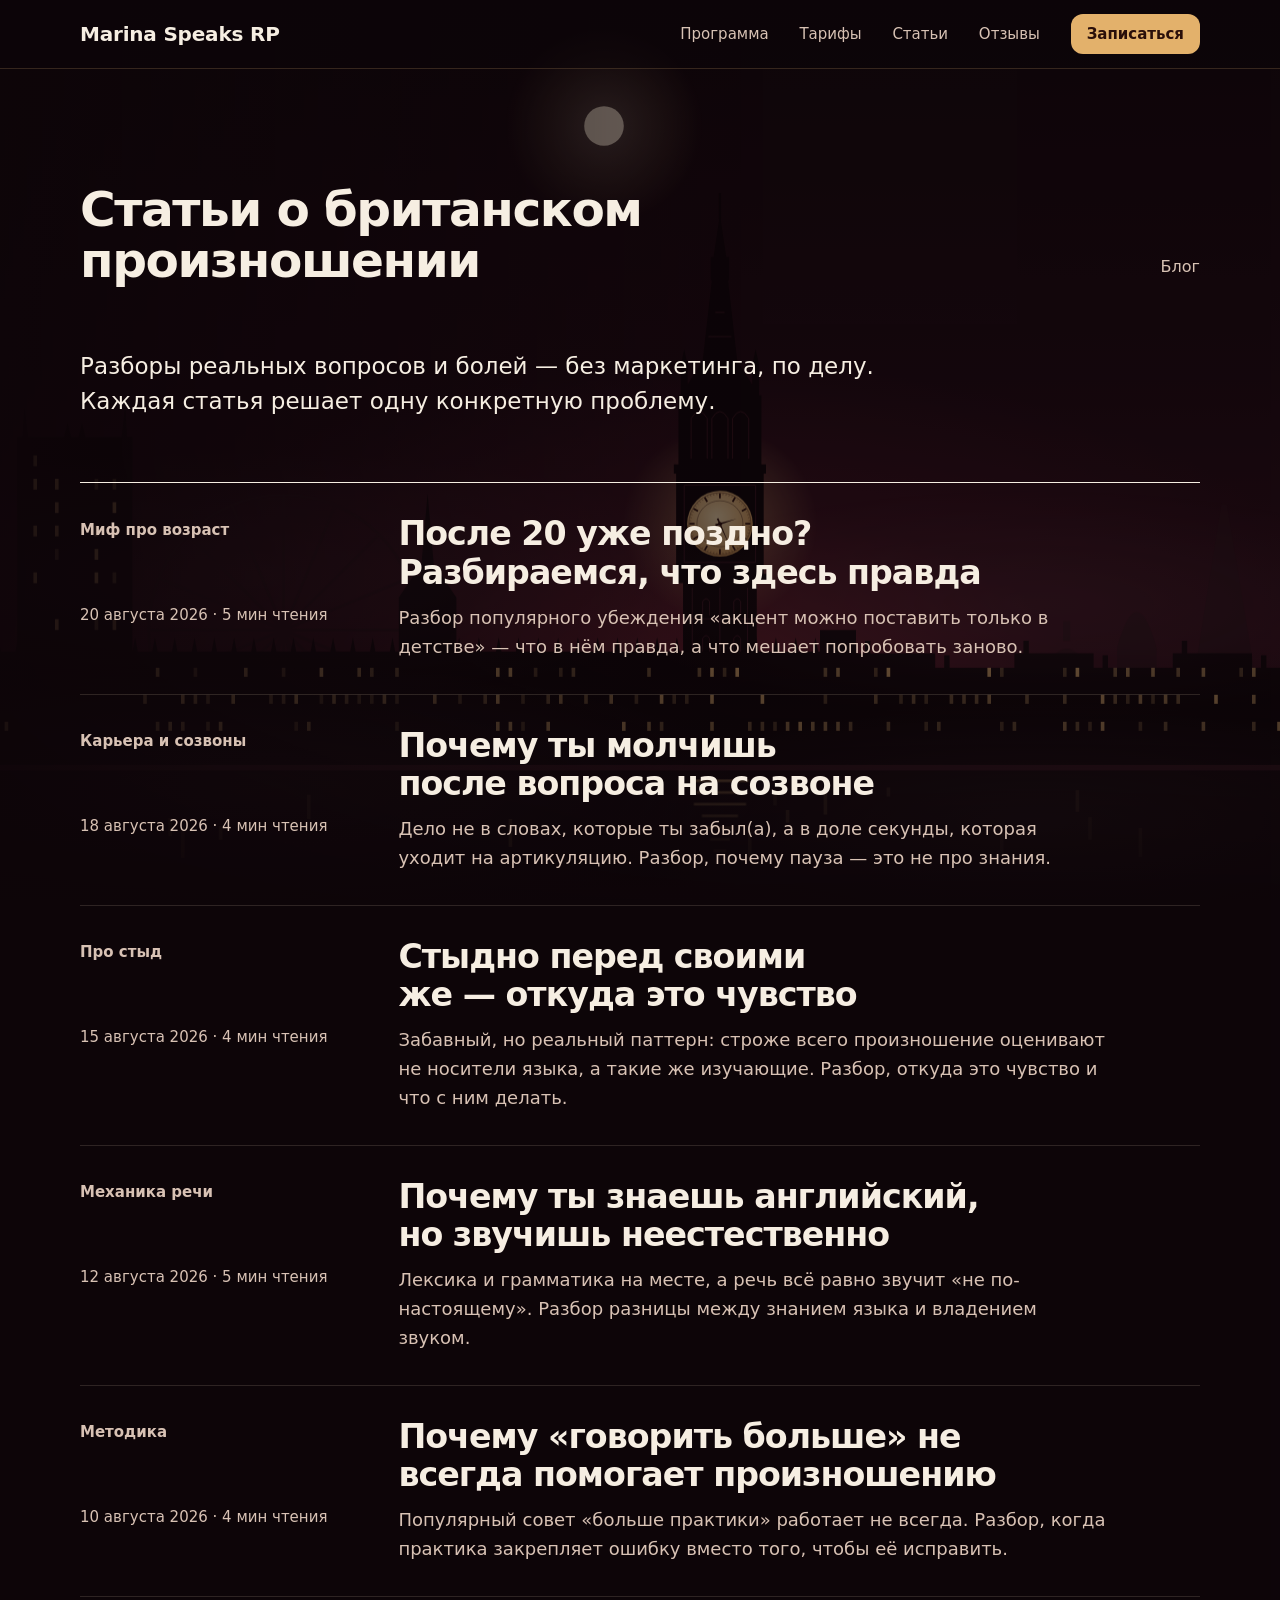
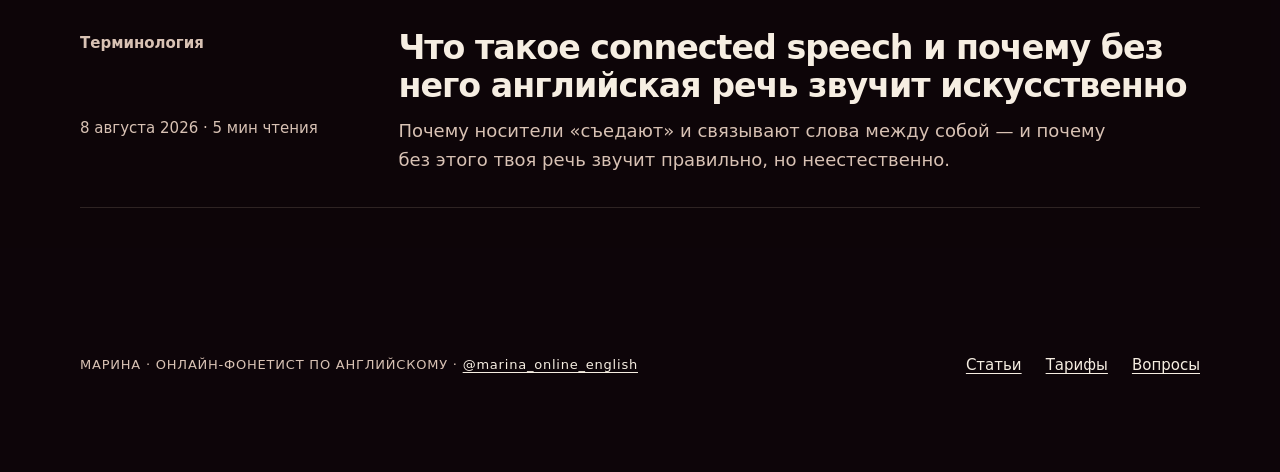
==== commit 7307e138: "Redesign landing as night London scene with moving Big Ben - Fixed SVG scene of Westminster behind a" ====
--- a/articles/index.html
+++ b/articles/index.html
@@ -3,11 +3,11 @@
 <head>
 <meta charset="utf-8">
 <meta name="viewport" content="width=device-width, initial-scale=1">
-<title>Статьи о британском произношении - Marina Speaks RP</title>
+<title>Статьи о британском произношении — Marina Speaks RP</title>
 <meta name="description" content="Разборы реальных болей и вопросов об английском произношении от фонетиста Марины: мифы про возраст, почему речь звучит неестественно, connected speech и другое.">
 <link rel="canonical" href="https://marinaspeaksrp.org/articles/">
 <meta property="og:type" content="article">
-<meta property="og:title" content="Статьи о британском произношении - Marina Speaks RP">
+<meta property="og:title" content="Статьи о британском произношении — Marina Speaks RP">
 <meta property="og:description" content="Разборы реальных болей и вопросов об английском произношении от фонетиста Марины: мифы про возраст, почему речь звучит неестественно, connected speech и другое.">
 <meta property="og:image" content="https://marinaspeaksrp.org/assets/img/og-cover.jpg">
 <meta property="og:url" content="https://marinaspeaksrp.org/articles/">
@@ -18,6 +18,55 @@
 <link rel="stylesheet" href="/assets/style.css">
 </head>
 <body>
+<div class="scene" aria-hidden="true">
+  <div class="scene-sky"></div>
+  <div class="scene-dawn"></div>
+  <svg class="scene-city" viewBox="0 0 1600 1000" preserveAspectRatio="xMidYMax slice" focusable="false">
+    <defs>
+      <radialGradient id="sceneHalo"><stop offset="0" class="stop-halo"/><stop offset="1" class="stop-clear"/></radialGradient>
+      <radialGradient id="sceneFace" cx=".45" cy=".4" r=".65"><stop offset="0" class="stop-face-hi"/><stop offset="1" class="stop-face-lo"/></radialGradient>
+      <radialGradient id="sceneMoon"><stop offset="0" class="stop-moon"/><stop offset="1" class="stop-clear"/></radialGradient>
+    </defs>
+    <g class="scene-layer scene-moon" data-depth="0.2">
+      <circle cx="760" cy="140" r="110" fill="url(#sceneMoon)"/>
+      <circle class="scene-moon-disc" cx="760" cy="140" r="22"/>
+    </g>
+    <g class="scene-layer scene-far" data-depth="0.35">
+      <path class="scene-far-fill" d="M0 850 L0 770 L46 770 L46 850 Z M50 850 L50 770 L96 770 L96 850 Z M104 850 L104 810 L134 810 L134 850 Z M142 850 L142 754 L188 754 L188 850 Z M196 850 L196 822 L226 822 L226 850 Z M230 850 L230 810 L268 810 L268 850 Z M268 850 L268 754 L328 754 L328 850 Z M336 850 L336 770 L358 770 L358 850 Z M362 850 L362 754 L408 754 L408 850 Z M416 850 L416 754 L476 754 L476 850 Z M476 850 L476 822 L536 822 L536 850 Z M544 850 L544 822 L566 822 L566 850 Z M566 850 L566 810 L596 810 L596 850 Z M604 850 L604 786 L626 786 L626 850 Z M630 850 L630 770 L676 770 L676 850 Z M676 850 L676 810 L736 810 L736 850 Z M744 850 L744 786 L782 786 L782 850 Z M782 850 L782 786 L804 786 L804 850 Z M812 850 L812 786 L850 786 L850 850 Z M858 850 L858 754 L880 754 L880 850 Z M884 850 L884 810 L922 810 L922 850 Z M930 850 L930 822 L968 822 L968 850 Z M968 850 L968 822 L1028 822 L1028 850 Z M1032 850 L1032 798 L1054 798 L1054 850 Z M1058 850 L1058 822 L1080 822 L1080 850 Z M1088 850 L1088 810 L1110 810 L1110 850 Z M1110 850 L1110 786 L1132 786 L1132 850 Z M1136 850 L1136 786 L1182 786 L1182 850 Z M1182 850 L1182 754 L1242 754 L1242 850 Z M1242 850 L1242 798 L1280 798 L1280 850 Z M1280 850 L1280 798 L1318 798 L1318 850 Z M1318 850 L1318 822 L1364 822 L1364 850 Z M1364 850 L1364 754 L1394 754 L1394 850 Z M1394 850 L1394 822 L1416 822 L1416 850 Z M1420 850 L1420 810 L1466 810 L1466 850 Z M1474 850 L1474 810 L1534 810 L1534 850 Z M1538 850 L1538 810 L1598 810 L1598 850 Z M1236 850 V760 H1250 V742 Q1274 700 1298 742 V760 H1312 V850 Z M1270 712 V690 H1278 V712 Z M1400 850 L1446 560 L1452 560 L1500 850 Z M1330 850 V720 Q1352 640 1374 720 V850 Z"/>
+      <path class="scene-eye" d="M254 700 A150 150 0 1 0 554 700 A150 150 0 1 0 254 700 M404 700 L554 700 M404 700 L542.6 757.4 M404 700 L510.1 806.1 M404 700 L461.4 838.6 M404 700 L404 850 M404 700 L346.6 838.6 M404 700 L297.9 806.1 M404 700 L265.4 757.4 M404 700 L254 700 M404 700 L265.4 642.6 M404 700 L297.9 593.9 M404 700 L346.6 561.4 M404 700 L404 550 M404 700 L461.4 561.4 M404 700 L510.1 593.9 M404 700 L542.6 642.6 M364 850 L404 700 L444 850"/>
+    </g>
+    <g class="scene-layer scene-tower" data-depth="1">
+      <g transform="translate(812 214) scale(0.64)">
+        <circle cx="120" cy="575" r="170" fill="url(#sceneHalo)"/>
+        <path class="scene-silhouette" d="M118 0 L122 0 L122 46 L118 46 Z M109 112 L120 38 L131 112 Z M104 112 L136 112 L136 152 L104 152 Z M90 292 L106 152 L134 152 L150 292 Z M52 352 L90 292 L150 292 L188 352 Z M52 352 L52 300 L58 272 L64 300 L64 352 Z M176 352 L176 300 L182 272 L188 300 L188 352 Z M48 352 L192 352 L192 472 L48 472 Z M40 472 L200 472 L200 488 L40 488 Z M44 488 L196 488 L196 662 L44 662 Z M38 662 L202 662 L202 678 L38 678 Z M56 678 L184 678 L184 1000 L56 1000 Z"/>
+        <path class="scene-edge" d="M70 462 V392 Q84 368 98 392 V462 M106 462 V392 Q120 368 134 392 V462 M142 462 V392 Q156 368 170 392 V462 M72 686 V1000 M120 686 V1000 M168 686 V1000 M56 740 H184 M56 804 H184 M56 868 H184 M56 932 H184 M56 996 H184 M90 734 V710 Q96 700 102 710 V734 M144 734 V710 Q150 700 156 710 V734 M90 798 V774 Q96 764 102 774 V798 M144 798 V774 Q150 764 156 774 V798 M90 862 V838 Q96 828 102 838 V862 M144 862 V838 Q150 828 156 838 V862 M90 926 V902 Q96 892 102 902 V926 M144 926 V902 Q150 892 156 902 V926 M90 990 V966 Q96 956 102 966 V990 M144 990 V966 Q150 956 156 966 V990 M58 508 H182 V642 H58 Z M112 208 H128 M100 250 H140"/>
+        <circle cx="120" cy="575" r="57" fill="url(#sceneFace)"/>
+        <circle class="scene-dial" cx="120" cy="575" r="54"/>
+        <circle class="scene-dial" cx="120" cy="575" r="40"/>
+        <path class="scene-dial-marks" d="M120 531 L120 522 M142 536.9 L146.5 529.1 M158.1 553 L165.9 548.5 M164 575 L173 575 M158.1 597 L165.9 601.5 M142 613.1 L146.5 620.9 M120 619 L120 628 M98 613.1 L93.5 620.9 M81.9 597 L74.1 601.5 M76 575 L67 575 M81.9 553 L74.1 548.5 M98 536.9 L93.5 529.1"/>
+        <path class="scene-dial-ticks" d="M125.2 525.3 L125.5 522.3 M130.4 526.1 L131 523.2 M135.5 527.4 L136.4 524.6 M140.3 529.3 L141.6 526.6 M149.4 534.5 L151.2 532.1 M153.5 537.8 L155.5 535.6 M157.2 541.5 L159.4 539.5 M160.5 545.6 L162.9 543.8 M165.7 554.7 L168.4 553.4 M167.6 559.5 L170.4 558.6 M168.9 564.6 L171.8 564 M169.7 569.8 L172.7 569.5 M169.7 580.2 L172.7 580.5 M168.9 585.4 L171.8 586 M167.6 590.5 L170.4 591.4 M165.7 595.3 L168.4 596.6 M160.5 604.4 L162.9 606.2 M157.2 608.5 L159.4 610.5 M153.5 612.2 L155.5 614.4 M149.4 615.5 L151.2 617.9 M140.3 620.7 L141.6 623.4 M135.5 622.6 L136.4 625.4 M130.4 623.9 L131 626.8 M125.2 624.7 L125.5 627.7 M114.8 624.7 L114.5 627.7 M109.6 623.9 L109 626.8 M104.5 622.6 L103.6 625.4 M99.7 620.7 L98.4 623.4 M90.6 615.5 L88.8 617.9 M86.5 612.2 L84.5 614.4 M82.8 608.5 L80.6 610.5 M79.5 604.4 L77.1 606.2 M74.3 595.3 L71.6 596.6 M72.4 590.5 L69.6 591.4 M71.1 585.4 L68.2 586 M70.3 580.2 L67.3 580.5 M70.3 569.8 L67.3 569.5 M71.1 564.6 L68.2 564 M72.4 559.5 L69.6 558.6 M74.3 554.7 L71.6 553.4 M79.5 545.6 L77.1 543.8 M82.8 541.5 L80.6 539.5 M86.5 537.8 L84.5 535.6 M90.6 534.5 L88.8 532.1 M99.7 529.3 L98.4 526.6 M104.5 527.4 L103.6 524.6 M109.6 526.1 L109 523.2 M114.8 525.3 L114.5 522.3"/>
+        <path class="scene-hand scene-hand--hour" data-hand="hour" d="M118 583 L120 545 L122 583 Z"/>
+        <path class="scene-hand scene-hand--minute" data-hand="minute" d="M118.5 585 L120 529 L121.5 585 Z"/>
+        <circle class="scene-hand" cx="120" cy="575" r="3.5"/>
+      </g>
+    </g>
+    <g class="scene-layer scene-palace" data-depth="0.6">
+      <path class="scene-silhouette" d="M40 850 L40 724 L40 724 L43 708 L46 724 L62 724 L65 708 L68 724 L84 724 L87 708 L90 724 L106 724 L109 708 L112 724 L108 724 L108 486 L114 486 L116 452 L120 486 L160 486 L164 470 L168 486 L176 486 L180 470 L184 486 L224 486 L228 452 L230 486 L236 486 L236 724 L236 724 L239 708 L242 724 L258 724 L261 708 L264 724 L280 724 L283 708 L286 724 L302 724 L305 708 L308 724 L324 724 L327 708 L330 724 L346 724 L349 708 L352 724 L368 724 L371 708 L374 724 L390 724 L393 708 L396 724 L412 724 L415 708 L418 724 L434 724 L437 708 L440 724 L456 724 L459 708 L462 724 L478 724 L481 708 L484 724 L500 724 L503 708 L506 724 L522 724 L525 708 L528 724 L532 724 L532 664 L548 640 L556 640 L564 548 L572 640 L580 640 L596 664 L596 724 L596 724 L599 708 L602 724 L618 724 L621 708 L624 724 L640 724 L643 708 L646 724 L662 724 L665 708 L668 724 L684 724 L687 708 L690 724 L706 724 L709 708 L712 724 L728 724 L731 708 L734 724 L750 724 L753 708 L756 724 L772 724 L775 708 L778 724 L794 724 L797 708 L800 724 L816 724 L819 708 L822 724 L838 724 L841 708 L844 724 L860 724 L863 708 L866 724 L882 724 L885 708 L888 724 L904 724 L907 708 L910 724 L926 724 L929 708 L932 724 L948 724 L951 708 L954 724 L970 724 L973 708 L976 724 L992 724 L995 708 L998 724 L1000 724 L1000 700 L1040 700 L1040 742 L1040 726 L1050 726 L1050 712 L1056 712 L1056 726 L1128 726 L1128 742 L1138 742 L1138 728 L1144 728 L1144 742 L1216 742 L1216 726 L1226 726 L1226 712 L1232 712 L1232 726 L1304 726 L1304 742 L1314 742 L1314 728 L1320 728 L1320 742 L1392 742 L1392 726 L1402 726 L1402 712 L1408 712 L1408 726 L1480 726 L1480 742 L1490 742 L1490 728 L1496 728 L1496 742 L1568 742 L1568 726 L1578 726 L1578 712 L1584 712 L1584 726 L1656 726 L1600 742 L1600 850 Z"/>
+      <rect class="scene-window" x="52" y="742" width="4" height="10" opacity="0.9"/><rect class="scene-window" x="262" y="742" width="4" height="10" opacity="0.7"/><rect class="scene-window scene-window--blink" x="304" y="742" width="4" height="10" opacity="0.35"/><rect class="scene-window" x="360" y="742" width="4" height="10" opacity="0.7"/><rect class="scene-window" x="402" y="742" width="4" height="10" opacity="0.35"/><rect class="scene-window" x="444" y="742" width="4" height="10" opacity="0.9"/><rect class="scene-window" x="486" y="742" width="4" height="10" opacity="0.7"/><rect class="scene-window" x="500" y="742" width="4" height="10" opacity="0.5"/><rect class="scene-window" x="528" y="742" width="4" height="10" opacity="0.5"/><rect class="scene-window" x="640" y="742" width="4" height="10" opacity="0.9"/><rect class="scene-window" x="654" y="742" width="4" height="10" opacity="0.9"/><rect class="scene-window" x="682" y="742" width="4" height="10" opacity="0.35"/><rect class="scene-window" x="710" y="742" width="4" height="10" opacity="0.35"/><rect class="scene-window" x="724" y="742" width="4" height="10" opacity="0.5"/><rect class="scene-window" x="808" y="742" width="4" height="10" opacity="0.5"/><rect class="scene-window" x="864" y="742" width="4" height="10" opacity="0.5"/><rect class="scene-window" x="878" y="742" width="4" height="10" opacity="0.9"/><rect class="scene-window scene-window--blink" x="892" y="742" width="4" height="10" opacity="0.35"/><rect class="scene-window scene-window--blink" x="906" y="742" width="4" height="10" opacity="0.9"/><rect class="scene-window" x="1004" y="742" width="4" height="10" opacity="0.5"/><rect class="scene-window" x="1018" y="742" width="4" height="10" opacity="0.7"/><rect class="scene-window" x="1060" y="742" width="4" height="10" opacity="0.35"/><rect class="scene-window" x="1074" y="742" width="4" height="10" opacity="0.9"/><rect class="scene-window" x="1186" y="742" width="4" height="10" opacity="0.9"/><rect class="scene-window" x="1200" y="742" width="4" height="10" opacity="0.35"/><rect class="scene-window" x="1270" y="742" width="4" height="10" opacity="0.35"/><rect class="scene-window" x="1284" y="742" width="4" height="10" opacity="0.9"/><rect class="scene-window" x="1326" y="742" width="4" height="10" opacity="0.5"/><rect class="scene-window" x="1340" y="742" width="4" height="10" opacity="0.7"/><rect class="scene-window" x="1368" y="742" width="4" height="10" opacity="0.7"/><rect class="scene-window" x="1396" y="742" width="4" height="10" opacity="0.5"/><rect class="scene-window" x="1424" y="742" width="4" height="10" opacity="0.7"/><rect class="scene-window" x="1466" y="742" width="4" height="10" opacity="0.35"/><rect class="scene-window" x="1480" y="742" width="4" height="10" opacity="0.7"/><rect class="scene-window" x="1522" y="742" width="4" height="10" opacity="0.9"/><rect class="scene-window" x="1550" y="742" width="4" height="10" opacity="0.9"/><rect class="scene-window" x="1564" y="742" width="4" height="10" opacity="0.7"/><rect class="scene-window" x="52" y="772" width="4" height="10" opacity="0.7"/><rect class="scene-window" x="66" y="772" width="4" height="10" opacity="0.35"/><rect class="scene-window" x="248" y="772" width="4" height="10" opacity="0.7"/><rect class="scene-window" x="290" y="772" width="4" height="10" opacity="0.9"/><rect class="scene-window" x="304" y="772" width="4" height="10" opacity="0.7"/><rect class="scene-window" x="318" y="772" width="4" height="10" opacity="0.5"/><rect class="scene-window" x="346" y="772" width="4" height="10" opacity="0.9"/><rect class="scene-window" x="388" y="772" width="4" height="10" opacity="0.5"/><rect class="scene-window" x="402" y="772" width="4" height="10" opacity="0.5"/><rect class="scene-window" x="416" y="772" width="4" height="10" opacity="0.9"/><rect class="scene-window" x="444" y="772" width="4" height="10" opacity="0.35"/><rect class="scene-window" x="458" y="772" width="4" height="10" opacity="0.7"/><rect class="scene-window" x="472" y="772" width="4" height="10" opacity="0.5"/><rect class="scene-window" x="486" y="772" width="4" height="10" opacity="0.35"/><rect class="scene-window" x="500" y="772" width="4" height="10" opacity="0.35"/><rect class="scene-window" x="514" y="772" width="4" height="10" opacity="0.7"/><rect class="scene-window" x="528" y="772" width="4" height="10" opacity="0.35"/><rect class="scene-window" x="570" y="772" width="4" height="10" opacity="0.7"/><rect class="scene-window" x="598" y="772" width="4" height="10" opacity="0.35"/><rect class="scene-window" x="626" y="772" width="4" height="10" opacity="0.5"/><rect class="scene-window" x="640" y="772" width="4" height="10" opacity="0.9"/><rect class="scene-window" x="668" y="772" width="4" height="10" opacity="0.35"/><rect class="scene-window" x="696" y="772" width="4" height="10" opacity="0.5"/><rect class="scene-window" x="710" y="772" width="4" height="10" opacity="0.7"/><rect class="scene-window" x="738" y="772" width="4" height="10" opacity="0.5"/><rect class="scene-window" x="766" y="772" width="4" height="10" opacity="0.7"/><rect class="scene-window" x="794" y="772" width="4" height="10" opacity="0.35"/><rect class="scene-window" x="822" y="772" width="4" height="10" opacity="0.9"/><rect class="scene-window" x="836" y="772" width="4" height="10" opacity="0.35"/><rect class="scene-window" x="850" y="772" width="4" height="10" opacity="0.35"/><rect class="scene-window" x="878" y="772" width="4" height="10" opacity="0.9"/><rect class="scene-window" x="934" y="772" width="4" height="10" opacity="0.9"/><rect class="scene-window scene-window--blink" x="1004" y="772" width="4" height="10" opacity="0.35"/><rect class="scene-window" x="1060" y="772" width="4" height="10" opacity="0.5"/><rect class="scene-window" x="1088" y="772" width="4" height="10" opacity="0.35"/><rect class="scene-window" x="1102" y="772" width="4" height="10" opacity="0.5"/><rect class="scene-window" x="1116" y="772" width="4" height="10" opacity="0.35"/><rect class="scene-window" x="1144" y="772" width="4" height="10" opacity="0.5"/><rect class="scene-window" x="1158" y="772" width="4" height="10" opacity="0.5"/><rect class="scene-window" x="1172" y="772" width="4" height="10" opacity="0.5"/><rect class="scene-window" x="1186" y="772" width="4" height="10" opacity="0.7"/><rect class="scene-window" x="1228" y="772" width="4" height="10" opacity="0.5"/><rect class="scene-window" x="1270" y="772" width="4" height="10" opacity="0.5"/><rect class="scene-window" x="1312" y="772" width="4" height="10" opacity="0.9"/><rect class="scene-window" x="1326" y="772" width="4" height="10" opacity="0.5"/><rect class="scene-window" x="1340" y="772" width="4" height="10" opacity="0.35"/><rect class="scene-window" x="1354" y="772" width="4" height="10" opacity="0.7"/><rect class="scene-window" x="1368" y="772" width="4" height="10" opacity="0.35"/><rect class="scene-window" x="1382" y="772" width="4" height="10" opacity="0.7"/><rect class="scene-window" x="1396" y="772" width="4" height="10" opacity="0.5"/><rect class="scene-window" x="1438" y="772" width="4" height="10" opacity="0.9"/><rect class="scene-window" x="1480" y="772" width="4" height="10" opacity="0.7"/><rect class="scene-window scene-window--blink" x="1522" y="772" width="4" height="10" opacity="0.9"/><rect class="scene-window" x="80" y="802" width="4" height="10" opacity="0.35"/><rect class="scene-window" x="94" y="802" width="4" height="10" opacity="0.9"/><rect class="scene-window" x="262" y="802" width="4" height="10" opacity="0.7"/><rect class="scene-window" x="276" y="802" width="4" height="10" opacity="0.9"/><rect class="scene-window" x="290" y="802" width="4" height="10" opacity="0.7"/><rect class="scene-window" x="318" y="802" width="4" height="10" opacity="0.5"/><rect class="scene-window" x="332" y="802" width="4" height="10" opacity="0.9"/><rect class="scene-window" x="416" y="802" width="4" height="10" opacity="0.35"/><rect class="scene-window" x="430" y="802" width="4" height="10" opacity="0.7"/><rect class="scene-window" x="528" y="802" width="4" height="10" opacity="0.35"/><rect class="scene-window" x="640" y="802" width="4" height="10" opacity="0.9"/><rect class="scene-window" x="654" y="802" width="4" height="10" opacity="0.9"/><rect class="scene-window" x="668" y="802" width="4" height="10" opacity="0.35"/><rect class="scene-window" x="696" y="802" width="4" height="10" opacity="0.9"/><rect class="scene-window" x="780" y="802" width="4" height="10" opacity="0.9"/><rect class="scene-window scene-window--blink" x="808" y="802" width="4" height="10" opacity="0.7"/><rect class="scene-window" x="822" y="802" width="4" height="10" opacity="0.5"/><rect class="scene-window scene-window--blink" x="878" y="802" width="4" height="10" opacity="0.7"/><rect class="scene-window scene-window--blink" x="920" y="802" width="4" height="10" opacity="0.5"/><rect class="scene-window" x="934" y="802" width="4" height="10" opacity="0.5"/><rect class="scene-window scene-window--blink" x="948" y="802" width="4" height="10" opacity="0.35"/><rect class="scene-window" x="962" y="802" width="4" height="10" opacity="0.7"/><rect class="scene-window" x="976" y="802" width="4" height="10" opacity="0.9"/><rect class="scene-window" x="990" y="802" width="4" height="10" opacity="0.7"/><rect class="scene-window" x="1004" y="802" width="4" height="10" opacity="0.7"/><rect class="scene-window" x="1018" y="802" width="4" height="10" opacity="0.7"/><rect class="scene-window" x="1032" y="802" width="4" height="10" opacity="0.5"/><rect class="scene-window" x="1074" y="802" width="4" height="10" opacity="0.5"/><rect class="scene-window" x="1116" y="802" width="4" height="10" opacity="0.35"/><rect class="scene-window" x="1130" y="802" width="4" height="10" opacity="0.5"/><rect class="scene-window" x="1200" y="802" width="4" height="10" opacity="0.35"/><rect class="scene-window" x="1214" y="802" width="4" height="10" opacity="0.5"/><rect class="scene-window" x="1270" y="802" width="4" height="10" opacity="0.7"/><rect class="scene-window" x="1284" y="802" width="4" height="10" opacity="0.5"/><rect class="scene-window" x="1298" y="802" width="4" height="10" opacity="0.35"/><rect class="scene-window" x="1312" y="802" width="4" height="10" opacity="0.9"/><rect class="scene-window" x="1354" y="802" width="4" height="10" opacity="0.35"/><rect class="scene-window" x="1382" y="802" width="4" height="10" opacity="0.5"/><rect class="scene-window" x="1424" y="802" width="4" height="10" opacity="0.7"/><rect class="scene-window" x="1480" y="802" width="4" height="10" opacity="0.5"/><rect class="scene-window" x="1508" y="802" width="4" height="10" opacity="0.9"/><rect class="scene-window" x="1564" y="802" width="4" height="10" opacity="0.5"/><rect class="scene-window" x="1578" y="802" width="4" height="10" opacity="0.7"/><rect class="scene-window" x="126" y="506" width="4" height="12" opacity="0.6"/><rect class="scene-window" x="126" y="532" width="4" height="12" opacity="0.85"/><rect class="scene-window" x="150" y="532" width="4" height="12" opacity="0.85"/><rect class="scene-window" x="194" y="532" width="4" height="12" opacity="0.4"/><rect class="scene-window" x="214" y="532" width="4" height="12" opacity="0.4"/><rect class="scene-window" x="150" y="558" width="4" height="12" opacity="0.85"/><rect class="scene-window" x="214" y="558" width="4" height="12" opacity="0.85"/><rect class="scene-window" x="126" y="584" width="4" height="12" opacity="0.85"/><rect class="scene-window" x="150" y="584" width="4" height="12" opacity="0.85"/><rect class="scene-window" x="194" y="584" width="4" height="12" opacity="0.6"/><rect class="scene-window" x="214" y="584" width="4" height="12" opacity="0.6"/><rect class="scene-window" x="150" y="610" width="4" height="12" opacity="0.4"/><rect class="scene-window" x="194" y="610" width="4" height="12" opacity="0.85"/><rect class="scene-window" x="126" y="636" width="4" height="12" opacity="0.85"/><rect class="scene-window" x="194" y="636" width="4" height="12" opacity="0.85"/><rect class="scene-window" x="214" y="636" width="4" height="12" opacity="0.4"/><rect class="scene-window" x="150" y="688" width="4" height="12" opacity="0.85"/><rect class="scene-window" x="194" y="688" width="4" height="12" opacity="0.4"/><rect class="scene-window" x="214" y="688" width="4" height="12" opacity="0.6"/>
+    </g>
+    <g class="scene-layer scene-river" data-depth="0.6">
+      <rect class="scene-water" x="0" y="850" width="1600" height="450"/>
+      <rect class="scene-embankment" x="0" y="850" width="1600" height="6"/>
+      <rect class="scene-reflect" x="80" y="901" width="4" height="21" opacity="0.12"/><rect class="scene-reflect" x="276" y="909" width="4" height="20" opacity="0.32"/><rect class="scene-reflect" x="290" y="919" width="4" height="34" opacity="0.24"/><rect class="scene-reflect" x="332" y="918" width="4" height="15" opacity="0.32"/><rect class="scene-reflect" x="430" y="883" width="4" height="27" opacity="0.24"/><rect class="scene-reflect" x="654" y="910" width="4" height="31" opacity="0.32"/><rect class="scene-reflect" x="920" y="923" width="4" height="33" opacity="0.17"/><rect class="scene-reflect" x="948" y="879" width="4" height="16" opacity="0.12"/><rect class="scene-reflect" x="962" y="900" width="4" height="14" opacity="0.24"/><rect class="scene-reflect" x="1004" y="879" width="4" height="26" opacity="0.24"/><rect class="scene-reflect" x="1074" y="875" width="4" height="10" opacity="0.17"/><rect class="scene-reflect" x="1116" y="920" width="4" height="12" opacity="0.12"/><rect class="scene-reflect" x="1200" y="924" width="4" height="29" opacity="0.12"/><rect class="scene-reflect" x="1284" y="878" width="4" height="24" opacity="0.17"/><rect class="scene-reflect" x="1298" y="908" width="4" height="25" opacity="0.12"/><rect class="scene-reflect" x="1354" y="920" width="4" height="32" opacity="0.12"/><rect class="scene-reflect" x="1578" y="875" width="4" height="27" opacity="0.24"/>
+    </g>
+    <g class="scene-layer scene-glint" data-depth="0.6">
+      <rect class="scene-reflect" x="856.8" y="866" width="64" height="3" opacity="0.6"/><rect class="scene-reflect" x="862.8" y="879" width="52" height="3" opacity="0.53"/><rect class="scene-reflect" x="859.8" y="892" width="58" height="3" opacity="0.46"/><rect class="scene-reflect" x="868.8" y="905" width="40" height="3" opacity="0.39"/><rect class="scene-reflect" x="873.8" y="918" width="30" height="3" opacity="0.32"/><rect class="scene-reflect" x="877.8" y="931" width="22" height="3" opacity="0.25"/><rect class="scene-reflect" x="881.8" y="944" width="14" height="3" opacity="0.18"/>
+    </g>
+  </svg>
+  <div class="scene-fog scene-fog--back"></div>
+  <div class="scene-fog scene-fog--front"></div>
+</div>
+
 <div class="bg-wrap">
 
 <nav class="sitenav">
@@ -33,63 +82,68 @@
   </div>
 </nav>
 
-<section class="content-section" style="padding-top:48px;">
+<section class="content-section sheet">
   <div class="wrap">
-    <div class="eyebrow"><div class="line"></div><span>Блог</span><div class="line"></div></div>
-    <h2>Статьи о британском произношении</h2>
-    <p class="lead">Разборы реальных вопросов и болей - без маркетинга, по делу. Каждая статья решает одну конкретную проблему.</p>
+    <header class="plate-head">
+      <h2>Статьи о британском произношении</h2>
+      <p class="plate-cap">Блог</p>
+    </header>
+    <p class="lead">Разборы реальных вопросов и болей&nbsp;— без маркетинга, по делу. Каждая статья решает одну конкретную проблему.</p>
     <div class="hub-grid">
       <a class="hub-card" href="/articles/posle-20-let-pozdno.html">
         <span class="article-tag">Миф про возраст</span>
         <h2>После 20 уже поздно? Разбираемся, что здесь правда</h2>
-        <p>Разбор популярного убеждения «акцент можно поставить только в детстве» - что в нём правда, а что мешает попробовать заново.</p>
-        <div class="meta">2026-08-20 · 5 мин чтения</div>
+        <p>Разбор популярного убеждения «акцент можно поставить только в детстве»&nbsp;— что в нём правда, а что мешает попробовать заново.</p>
+        <div class="meta">20 августа 2026 · 5 мин чтения</div>
       </a>
 
       <a class="hub-card" href="/articles/molchish-na-sozvone.html">
         <span class="article-tag">Карьера и созвоны</span>
         <h2>Почему ты молчишь после вопроса на созвоне</h2>
-        <p>Дело не в словах, которые ты забыл(а), а в доле секунды, которая уходит на артикуляцию. Разбор, почему пауза - это не про знания.</p>
-        <div class="meta">2026-08-18 · 4 мин чтения</div>
+        <p>Дело не в словах, которые ты забыл(а), а в доле секунды, которая уходит на артикуляцию. Разбор, почему пауза&nbsp;— это не про знания.</p>
+        <div class="meta">18 августа 2026 · 4 мин чтения</div>
       </a>
 
       <a class="hub-card" href="/articles/stydno-pered-svoimi.html">
         <span class="article-tag">Про стыд</span>
-        <h2>Стыдно перед своими же - откуда это чувство</h2>
+        <h2>Стыдно перед своими же&nbsp;— откуда это чувство</h2>
         <p>Забавный, но реальный паттерн: строже всего произношение оценивают не носители языка, а такие же изучающие. Разбор, откуда это чувство и что с ним делать.</p>
-        <div class="meta">2026-08-15 · 4 мин чтения</div>
+        <div class="meta">15 августа 2026 · 4 мин чтения</div>
       </a>
 
       <a class="hub-card" href="/articles/pochemu-zvuchish-neestestvenno.html">
         <span class="article-tag">Механика речи</span>
         <h2>Почему ты знаешь английский, но звучишь неестественно</h2>
         <p>Лексика и грамматика на месте, а речь всё равно звучит «не по-настоящему». Разбор разницы между знанием языка и владением звуком.</p>
-        <div class="meta">2026-08-12 · 5 мин чтения</div>
+        <div class="meta">12 августа 2026 · 5 мин чтения</div>
       </a>
 
       <a class="hub-card" href="/articles/govorit-bolshe-ne-pomogaet.html">
         <span class="article-tag">Методика</span>
         <h2>Почему «говорить больше» не всегда помогает произношению</h2>
         <p>Популярный совет «больше практики» работает не всегда. Разбор, когда практика закрепляет ошибку вместо того, чтобы её исправить.</p>
-        <div class="meta">2026-08-10 · 4 мин чтения</div>
+        <div class="meta">10 августа 2026 · 4 мин чтения</div>
       </a>
 
       <a class="hub-card" href="/articles/connected-speech.html">
         <span class="article-tag">Терминология</span>
         <h2>Что такое connected speech и почему без него английская речь звучит искусственно</h2>
-        <p>Почему носители «съедают» и связывают слова между собой - и почему без этого твоя речь звучит правильно, но неестественно.</p>
-        <div class="meta">2026-08-08 · 5 мин чтения</div>
+        <p>Почему носители «съедают» и связывают слова между собой&nbsp;— и почему без этого твоя речь звучит правильно, но неестественно.</p>
+        <div class="meta">8 августа 2026 · 5 мин чтения</div>
       </a>
     </div>
   </div>
 </section>
 
 <footer>
-  <div class="brand">МАРИНА · ОНЛАЙН-ФОНЕТИСТ ПО АНГЛИЙСКОМУ · <a href="https://t.me/marina_online_english" target="_blank" rel="noopener">@marina_online_english</a></div>
-  <div class="foot-links"><a href="/articles/">Статьи</a><a href="/#tariffs">Тарифы</a><a href="/#faq">Вопросы</a></div>
+  <div class="wrap">
+    <div class="brand">МАРИНА · ОНЛАЙН-ФОНЕТИСТ ПО АНГЛИЙСКОМУ · <a href="https://t.me/marina_online_english" target="_blank" rel="noopener">@marina_online_english</a></div>
+    <div class="foot-links"><a href="/articles/">Статьи</a><a href="/#tariffs">Тарифы</a><a href="/#faq">Вопросы</a></div>
+  </div>
 </footer>
 
 </div>
 <script src="/assets/main.js"></script>
+<script src="/assets/scene.js"></script>
 </body>
 </html>
--- a/assets/style.css
+++ b/assets/style.css
@@ -1,616 +1,562 @@
-@font-face { font-family:'Inter'; font-style:normal; font-weight:400; src:url('/assets/fonts/inter-regular-cyr.woff2') format('woff2'); unicode-range: U+0301,U+0400-045F,U+0490-0491,U+04B0-04B1,U+2116; }
-@font-face { font-family:'Inter'; font-style:normal; font-weight:400; src:url('/assets/fonts/inter-regular-lat.woff2') format('woff2'); unicode-range: U+0000-00FF,U+0131,U+0152-0153,U+02BB-02BC,U+2000-206F,U+2122; }
-@font-face { font-family:'Inter'; font-style:normal; font-weight:700; src:url('/assets/fonts/inter-bold-cyr.woff2') format('woff2'); unicode-range: U+0301,U+0400-045F,U+0490-0491,U+04B0-04B1,U+2116; }
-@font-face { font-family:'Inter'; font-style:normal; font-weight:700; src:url('/assets/fonts/inter-bold-lat.woff2') format('woff2'); unicode-range: U+0000-00FF,U+0131,U+0152-0153,U+02BB-02BC,U+2000-206F,U+2122; }
-@font-face { font-family:'Playfair Display'; font-style:italic; font-weight:400; src:url('/assets/fonts/playfair-italic-cyr.woff2') format('woff2'); unicode-range: U+0301,U+0400-045F,U+0490-0491,U+04B0-04B1,U+2116; }
-@font-face { font-family:'Playfair Display'; font-style:italic; font-weight:400; src:url('/assets/fonts/playfair-italic-lat.woff2') format('woff2'); unicode-range: U+0000-00FF,U+0131,U+0152-0153,U+02BB-02BC,U+2000-206F,U+2122; }
-@font-face { font-family:'Playfair Display'; font-style:italic; font-weight:700; src:url('/assets/fonts/playfair-bolditalic-cyr.woff2') format('woff2'); unicode-range: U+0301,U+0400-045F,U+0490-0491,U+04B0-04B1,U+2116; }
-@font-face { font-family:'Playfair Display'; font-style:italic; font-weight:700; src:url('/assets/fonts/playfair-bolditalic-lat.woff2') format('woff2'); unicode-range: U+0000-00FF,U+0131,U+0152-0153,U+02BB-02BC,U+2000-206F,U+2122; }
+@font-face{font-family:'Onest';font-style:normal;font-weight:400 800;font-display:swap;src:url('/assets/fonts/onest-cyrillic.woff2') format('woff2');unicode-range:U+0301,U+0400-045F,U+0490-0491,U+04B0-04B1,U+2116}
+@font-face{font-family:'Onest';font-style:normal;font-weight:400 800;font-display:swap;src:url('/assets/fonts/onest-latin-ext.woff2') format('woff2');unicode-range:U+0100-02BA,U+02BD-02C5,U+02C7-02CC,U+02CE-02D7,U+02DD-02FF,U+0304,U+0308,U+0329,U+1D00-1DBF,U+1E00-1E9F,U+1EF2-1EFF,U+2020,U+20A0-20AB,U+20AD-20C0,U+2113,U+2C60-2C7F,U+A720-A7FF}
+@font-face{font-family:'Onest';font-style:normal;font-weight:400 800;font-display:swap;src:url('/assets/fonts/onest-latin.woff2') format('woff2');unicode-range:U+0000-00FF,U+0131,U+0152-0153,U+02BB-02BC,U+02C6,U+02DA,U+02DC,U+0304,U+0308,U+0329,U+2000-206F,U+20AC,U+2122,U+2191,U+2193,U+2212,U+2215,U+FEFF,U+FFFD}
+@font-face{font-family:'Charis SIL';font-style:normal;font-weight:400;font-display:swap;src:url('/assets/fonts/charis-regular.woff2') format('woff2')}
+@font-face{font-family:'Charis SIL';font-style:normal;font-weight:700;font-display:swap;src:url('/assets/fonts/charis-bold.woff2') format('woff2')}
+@font-face{font-family:'Charis SIL';font-style:italic;font-weight:400;font-display:swap;src:url('/assets/fonts/charis-italic.woff2') format('woff2')}
 
 :root{
-  --bg-top:#6f241e;
-  --bg-mid:#5a1814;
-  --bg-bottom:#43110e;
-  --panel:rgba(18,6,6,0.28);
-  --panel-soft:rgba(18,6,6,0.18);
-  --panel-strong:rgba(18,6,6,0.38);
-  --border-gold:rgba(201,162,94,0.52);
-  --border-gold-soft:rgba(201,162,94,0.34);
-  --card-shadow:0 8px 22px rgba(20,4,4,0.32);
-  --card-shadow-hover:0 16px 40px rgba(20,4,4,0.42);
-  --shadow-tight:0 4px 14px rgba(20,4,4,0.28);
-  --gold:#c9a25e;
-  --gold-light:#e8c888;
-  --cream:#f6eee2;
-  --cream-soft:#eadfcb;
-  --cream-muted:rgba(246,238,226,0.64);
-  --accent-warm:#a8493c;
-  --pain-border:var(--accent-warm);
-  --cream-panel:#faf4ea;
-  --cream-panel-text:#4e1612;
-  --radius-card:10px;
-  --radius-card-lg:12px;
-  --wrap:1040px;
-  --gutter:28px;
-  --hairline:rgba(246,238,226,0.08);
-  --ease-out:cubic-bezier(.22,.7,.25,1);
+  /* сцена: ночь над Вестминстером */
+  --night-0:#0D0509;
+  --night-1:#1C0911;
+  --night-2:#36101D;
+  --dusk:#6A1F2D;
+  --dawn-glow:rgba(190,92,66,.42);
+  --silhouette:#090306;
+  --silhouette-edge:#3A1621;
+  --far:#2A1019;
+  --water:#0B0408;
+  --window:#F2C27A;
+  --moon:#F4E6CF;
+  --face-hi:#FBE7B8;
+  --face-lo:#D39A52;
+  --fog:rgba(222,170,176,.12);
+  --shade:rgba(13,5,9,.8);
+  --shade-clear:rgba(13,5,9,0);
+
+  /* поверхности контента поверх сцены */
+  --band:rgba(15,6,10,.58);
+  --panel:rgba(44,15,27,.74);
+  --panel-line:rgba(246,226,200,.12);
+  --nav:rgba(13,5,9,.82);
+  --field:#7A2336;
+  --field-deep:#0D0509;
+  --sheet:var(--band);
+  --paper:#FFFBF4;
+
+  /* текст */
+  --chalk:#F6EEE2;
+  --chalk-2:#D8C2B4;
+  --ink:var(--chalk);
+  --ink-2:var(--chalk-2);
+
+  /* акценты и линии */
+  --gold:#E3B16B;
+  --gold-hover:#F0C584;
+  --gold-soft:#F2CF95;
+  --wine:var(--gold-soft);
+  --on-gold:#2A0F0A;
+  --line:#C9A25E;
+  --line-ink:rgba(246,226,200,.3);
+  --rule:rgba(246,226,200,.14);
+  --frame-dark:rgba(242,194,122,.18);
+  --frame-dark-strong:rgba(242,194,122,.4);
+  --chalk-wash:rgba(246,238,226,.08);
+  --ink-wash:rgba(246,238,226,.08);
+
+  --display:'Onest',system-ui,sans-serif;
+  --text:'Onest',system-ui,sans-serif;
+  --ipa:'Charis SIL',Georgia,serif;
+
+  /* шкала размеров: других размеров шрифта в CSS нет */
+  --fs-xs:.8125rem;
+  --fs-s:.9375rem;
+  --fs-m:1rem;
+  --fs-body:1.125rem;
+  --fs-l:1.25rem;
+  --fs-xl:1.5rem;
+  --fs-lead:clamp(1.125rem,1.6vw,1.3125rem);
+  --fs-h4:clamp(1.25rem,1.8vw,1.5rem);
+  --fs-h3:clamp(1.5rem,2.6vw,2.125rem);
+  --fs-h2:clamp(2rem,3.8vw,3.5rem);
+  --fs-h1:clamp(2.25rem,4.4vw,3.75rem);
+  --fs-display:clamp(2.75rem,5vw,4.5rem);
+  --fs-price:clamp(2.25rem,3.4vw,3rem);
+  --fs-glyph-m:clamp(2.25rem,4vw,3.25rem);
+  --fs-glyph:clamp(5.5rem,11vw,9rem);
+
+  --wrap:1200px;
+  --gutter:clamp(16px,4vw,40px);
+  --section-pad:clamp(72px,9vw,128px);
+  --radius:12px;
+  --radius-l:24px;
+  --ease:cubic-bezier(.16,1,.3,1);
+  --ease-out:cubic-bezier(.23,1,.32,1);
+  --ease-drawer:cubic-bezier(.32,.72,0,1);
+
+  --frame:var(--frame-dark);
+  --cap:var(--chalk-2);
+  --focus:var(--gold);
 }
 
-*{box-sizing:border-box}
-html{scroll-behavior:smooth;font-size:17px}
-body{margin:0;font-family:'Inter','Segoe UI',Arial,sans-serif;background:var(--bg-bottom);color:var(--cream);-webkit-font-smoothing:antialiased;-moz-osx-font-smoothing:grayscale;text-rendering:geometricPrecision;overflow-x:hidden}
-::selection{background:rgba(201,162,94,.28);color:var(--cream)}
-
-.bg-wrap{
-  position:relative;
-  background:radial-gradient(ellipse 120% 70% at 50% -10%,#7c2c24 0%,transparent 52%),radial-gradient(ellipse at top,var(--bg-top) 0%,var(--bg-mid) 52%,var(--bg-bottom) 100%);
+*,*::before,*::after{box-sizing:border-box}
+html{font-size:100%;scroll-behavior:smooth;scroll-padding-top:88px;-webkit-text-size-adjust:100%;scrollbar-color:var(--line) var(--field-deep);color-scheme:dark}
+body{margin:0;background:var(--night-0);color:var(--chalk);font-family:var(--text);font-size:var(--fs-body);line-height:1.6;font-kerning:normal;-webkit-font-smoothing:antialiased;-moz-osx-font-smoothing:grayscale;text-rendering:optimizeLegibility;overflow-x:clip;caret-color:var(--gold)}
+::selection{background:var(--gold);color:var(--on-gold)}
+img{display:block;max-width:100%;height:auto}
+p{margin:0 0 1em}
+a{color:inherit;text-underline-offset:.22em;text-decoration-thickness:1px}
+button{font:inherit}
+:focus-visible{outline:2px solid var(--focus);outline-offset:3px;border-radius:2px}
+
+h1,h2,h3{margin:0;font-family:var(--display);font-weight:700;letter-spacing:-.03em;text-wrap:balance}
+h2{font-size:var(--fs-h2);line-height:1.04;max-width:24ch}
+h3{font-family:var(--display);font-size:var(--fs-l);line-height:1.25;font-weight:600;letter-spacing:-.01em}
+
+.wrap{width:100%;max-width:var(--wrap);margin-inline:auto;padding-inline:var(--gutter)}
+.narrow{max-width:calc(820px + 2 * var(--gutter))}
+
+section{position:relative}
+.sheet{background:var(--band);color:var(--chalk);--frame:var(--rule);--cap:var(--chalk-2)}
+section:where(:not(.hero))>.wrap{padding-block:var(--section-pad)}
+/* соседние листы одного цвета делят один --section-pad: половина до линейки, половина после */
+.sheet:has(+.sheet)>.wrap{padding-bottom:calc(var(--section-pad) / 2)}
+.sheet+.sheet{border-top:1px solid var(--rule)}
+.sheet+.sheet>.wrap{padding-top:calc(var(--section-pad) / 2)}
+
+/* заголовок секции и подпись заказчика: подпись справа, как колонтитул */
+.plate-head{display:grid;grid-template-columns:minmax(0,1fr) minmax(0,24ch);align-items:end;column-gap:clamp(24px,5vw,80px);margin-bottom:clamp(40px,5vw,64px)}
+.plate-cap{justify-self:end;margin:0 0 .45em;font:400 var(--fs-m)/1.45 var(--text);color:var(--cap);text-align:right}
+.minpair-card-tag{margin:6px 0 0;font:500 var(--fs-s)/1 var(--display);color:var(--ink-2);white-space:nowrap}
+
+/* ===== сцена: ночной Вестминстер за всей страницей ===== */
+.scene{position:fixed;inset:0;z-index:0;overflow:hidden;pointer-events:none;background:var(--night-0)}
+.bg-wrap{position:relative;z-index:1}
+.scene-sky{position:absolute;inset:0;background:radial-gradient(70% 48% at 56% 76%,var(--dusk) 0%,var(--night-2) 40%,var(--shade-clear) 74%),linear-gradient(180deg,var(--night-0) 0%,var(--night-1) 42%,var(--night-2) 80%,var(--night-1) 100%)}
+.scene-dawn{position:absolute;inset:0;opacity:var(--dawn,0);background:linear-gradient(180deg,var(--shade-clear) 36%,var(--dawn-glow) 80%,var(--shade-clear) 100%)}
+.scene-city{position:absolute;inset:0;width:100%;height:100%}
+.scene-layer{transform-box:view-box;will-change:transform}
+.scene-tower{transform-origin:889px 850px}
+.scene-moon-disc{fill:var(--moon)}
+.stop-moon{stop-color:var(--moon);stop-opacity:.3}
+.stop-halo{stop-color:var(--window);stop-opacity:.5}
+.stop-clear{stop-color:var(--window);stop-opacity:0}
+.stop-face-hi{stop-color:var(--face-hi)}
+.stop-face-lo{stop-color:var(--face-lo)}
+.scene-far-fill{fill:var(--far)}
+.scene-eye{fill:none;stroke:var(--far);stroke-width:3}
+.scene-silhouette{fill:var(--silhouette)}
+.scene-edge{fill:none;stroke:var(--silhouette-edge);stroke-width:1.6}
+.scene-window,.scene-reflect{fill:var(--window)}
+.scene-window--blink{animation:window-blink 9s steps(1) infinite}
+.scene-dial{fill:none;stroke:var(--on-gold);stroke-width:1.2;opacity:.55}
+.scene-dial-marks{fill:none;stroke:var(--on-gold);stroke-width:3}
+.scene-dial-ticks{fill:none;stroke:var(--on-gold);stroke-width:1;opacity:.6}
+.scene-hand{fill:var(--on-gold)}
+.scene-water{fill:var(--water)}
+.scene-embankment{fill:var(--silhouette-edge)}
+.scene-glint rect{transform-box:fill-box;transform-origin:50% 50%;animation:glint 4s var(--ease) infinite alternate}
+.scene-glint rect:nth-child(even){animation-delay:-2s}
+.scene-fog{position:absolute;left:-20%;right:-20%;height:40%;background:radial-gradient(40% 50% at 28% 50%,var(--fog),var(--shade-clear) 72%),radial-gradient(34% 46% at 72% 58%,var(--fog),var(--shade-clear) 72%);animation:fog-drift 70s linear infinite alternate}
+.scene-fog--back{bottom:16%;opacity:.7}
+.scene-fog--front{bottom:-8%;animation-duration:95s;animation-direction:alternate-reverse}
+.scene::after{content:'';position:absolute;inset:0;background:linear-gradient(90deg,var(--shade) 0%,var(--shade-clear) 58%),linear-gradient(0deg,var(--shade) 0%,var(--shade-clear) 28%)}
+@keyframes fog-drift{to{transform:translateX(14%)}}
+@keyframes glint{from{transform:scaleX(.7)}to{transform:scaleX(1.2)}}
+@keyframes window-blink{50%{opacity:.08}}
+
+/* навигация */
+.sitenav{position:sticky;top:0;z-index:40;background:var(--nav);border-bottom:1px solid var(--frame-dark)}
+.sitenav .wrap{display:flex;align-items:center;justify-content:space-between;gap:24px;min-height:68px}
+.sitenav .brand{font:700 var(--fs-l)/1 var(--text);letter-spacing:-.01em;color:var(--chalk);text-decoration:none;white-space:nowrap}
+.sitenav .links{display:flex;align-items:center;gap:clamp(16px,2.4vw,32px)}
+.sitenav .links a:not(.cta){position:relative;padding:8px 0;font:500 var(--fs-s)/1 var(--display);color:var(--chalk-2);text-decoration:none;transition:color 160ms var(--ease-out)}
+.sitenav .links a:not(.cta)::after{content:'';position:absolute;left:0;right:0;bottom:3px;height:1px;background:currentColor;transform:scaleX(0);transform-origin:left;transition:transform 200ms var(--ease-out)}
+@media (hover:hover) and (pointer:fine){.sitenav .links a:not(.cta):hover{color:var(--chalk)}.sitenav .links a:not(.cta):hover::after{transform:scaleX(1)}}
+.sitenav .links a.cta{display:inline-flex;align-items:center;min-height:40px;padding:8px 16px;border-radius:var(--radius);background:var(--gold);color:var(--on-gold);font:600 var(--fs-s)/1 var(--display);text-decoration:none;transition:background-color 160ms var(--ease-out)}
+.sitenav .links a.cta:hover{background:var(--gold-hover)}
+
+/* кнопки и ссылки */
+.btn{display:inline-flex;align-items:center;justify-content:center;gap:8px;min-height:52px;padding:12px 24px;border:1px solid transparent;border-radius:var(--radius);font:600 var(--fs-m)/1.2 var(--display);letter-spacing:-.005em;text-align:center;text-decoration:none;cursor:pointer;transition:background-color 160ms var(--ease-out),border-color 160ms var(--ease-out),color 160ms var(--ease-out),transform 160ms var(--ease-out)}
+.btn-primary{background:var(--gold);color:var(--on-gold)}
+.btn-primary:hover{background:var(--gold-hover)}
+.btn-ghost{border-color:currentColor;background:transparent;color:var(--chalk)}
+@media (hover:hover) and (pointer:fine){.btn-ghost:hover{border-color:var(--chalk);background:var(--chalk-wash)}}
+.btn:active,.sc-btn:not(:disabled):active,.sound-card:active,.seal:active,.medal:active,.record:active{transform:scale(.97)}
+.btn-small{min-height:44px;padding:8px 16px;font-size:var(--fs-s)}
+.cta-row{display:flex;flex-wrap:wrap;align-items:center;gap:16px 28px}
+
+svg.arrow{width:1em;height:1em;fill:none;stroke:currentColor;stroke-width:1.6;stroke-linecap:round;stroke-linejoin:round;vertical-align:-.14em;transition:transform 160ms var(--ease-out)}
+@media (hover:hover) and (pointer:fine){a:hover .arrow{transform:translateX(3px)}a:hover .arrow--out{transform:translate(2px,-2px)}}
+.play-icon{width:14px;height:14px;flex:none;fill:currentColor}
+.text-cta{display:inline-flex;align-items:center;gap:8px;padding:6px 0;font:600 var(--fs-m)/1.2 var(--display);color:var(--chalk);text-decoration:none;border-bottom:1px solid var(--frame-dark-strong);transition:border-color 160ms var(--ease-out)}
+.text-cta:hover{border-color:var(--chalk)}
+
+/* ===== первый экран ===== */
+.hero{overflow:hidden;padding-bottom:clamp(56px,7vw,104px)}
+.hero-grid{
+  display:grid;
+  grid-template-columns:[full-start] minmax(var(--gutter),1fr) [content-start] minmax(0,580px) [tower-start] minmax(80px,180px) [plate-start] minmax(0,420px) [content-end] minmax(var(--gutter),1fr) [full-end];
+  grid-template-rows:auto 1fr;
 }
-
-.bg-wrap::before{
-  content:'';
-  position:fixed;
-  inset:0;
-  z-index:0;
-  pointer-events:none;
-  opacity:.09;
-  mix-blend-mode:overlay;
-  background-image:url("data:image/svg+xml,%3Csvg xmlns='http://www.w3.org/2000/svg' width='300' height='300'%3E%3Cfilter id='n'%3E%3CfeTurbulence type='fractalNoise' baseFrequency='0.85' numOctaves='3' stitchTiles='stitch'/%3E%3C/filter%3E%3Crect width='100%25' height='100%25' filter='url(%23n)'/%3E%3C/svg%3E");
-  background-size:280px 280px;
+.hero-head{grid-column:content-start/tower-start;grid-row:1;padding:clamp(56px,7vw,112px) 0 0}
+.hero-foot{grid-column:content-start/tower-start;grid-row:2;align-self:end;padding:clamp(36px,4vw,56px) 0 0}
+.hero h1{font-size:var(--fs-display);line-height:1;letter-spacing:-.035em;color:var(--chalk);max-width:13ch}
+.hero h1 em{font-family:var(--ipa);font-style:italic;font-weight:400;letter-spacing:-.01em;color:var(--gold-soft)}
+.hero .lead{max-width:34em;margin:28px 0 0;font-size:var(--fs-lead);line-height:1.55;color:var(--chalk-2)}
+.hero .cta-row{margin-top:32px}
+.hero-status{margin:24px 0 0;font:400 var(--fs-m)/1.4 var(--text);color:var(--chalk-2)}
+
+.hero-plate{grid-column:plate-start/content-end;grid-row:1/3;display:flex;flex-direction:column;margin:clamp(40px,5vw,72px) 0 0;min-height:min(80svh,760px)}
+.hero-plate__frame{position:relative;flex:1;min-height:0;overflow:hidden;border:1px solid var(--panel-line);border-radius:var(--radius-l)}
+.hero-plate__frame img{position:absolute;inset:0;width:100%;height:100%;object-fit:cover;object-position:43% 22%;filter:saturate(.9) contrast(1.04)}
+
+.hero-portrait-caption{display:flex;flex-wrap:wrap;align-items:baseline;gap:2px 16px;margin:0;padding:16px 4px 0;font:400 var(--fs-m)/1.4 var(--text);color:var(--chalk-2)}
+
+.hero-phrase{font:700 var(--fs-h4)/1.2 var(--text);color:var(--chalk)}
+.hero-phrase__ipa{font:400 .8em/1 var(--ipa);color:var(--chalk-2);white-space:nowrap}
+
+.hero-proof-row{display:flex;align-items:center;gap:clamp(16px,2.4vw,28px);padding-top:28px;border-top:1px solid var(--frame-dark)}
+.bigben-dial{width:clamp(132px,11vw,152px);height:auto;flex:none;overflow:visible}
+.dial-rim{fill:none;stroke:var(--chalk);stroke-width:1.6}
+.dial-line{fill:none;stroke:var(--line);stroke-width:.8}
+.dial-tick{fill:none;stroke:var(--line);stroke-width:.9}
+
+.dial-numerals text{font:700 9px var(--ipa);fill:var(--chalk);text-anchor:middle;dominant-baseline:central}
+.dial-tracery{fill:none;stroke:var(--line);stroke-width:.8}
+.dial-rose{fill:none;stroke:var(--chalk);stroke-width:.9}
+.dial-hand{fill:var(--chalk);stroke:var(--night-0);stroke-width:.8}
+.dial-pin{fill:var(--gold)}
+.hero-proof-text{display:flex;flex-direction:column;gap:4px;margin:0;font-size:var(--fs-m);line-height:1.4;color:var(--chalk-2)}
+.hero-proof strong{margin-right:.2em;font:600 var(--fs-l)/1 var(--display);font-variant-numeric:tabular-nums;letter-spacing:-.01em;color:var(--chalk)}
+
+.trust-row{display:flex;flex-wrap:wrap;gap:6px 0;margin:20px 0 0;padding:0;list-style:none;font-size:var(--fs-m);line-height:1.45;color:var(--chalk-2)}
+.trust-row li+li::before{content:'·';margin:0 .6em;color:var(--line)}
+.trust-link{color:var(--chalk);text-decoration:underline;text-decoration-color:var(--frame-dark-strong);transition:text-decoration-color 160ms var(--ease-out)}
+
+.trust-link:hover{text-decoration-color:var(--chalk)}
+
+.hero-sound-tools{display:flex;flex-wrap:wrap;align-items:center;gap:12px;margin-top:20px}
+.hero-sound-tools__label{margin-right:4px;font:400 var(--fs-m)/1.2 var(--text);color:var(--chalk-2)}
+.seal,.medal,.record{display:grid;place-items:center;width:44px;height:44px;padding:0;border:1px solid var(--frame-dark-strong);border-radius:50%;background:transparent;color:var(--chalk);cursor:pointer;transition:border-color 160ms var(--ease-out),background-color 160ms var(--ease-out),color 160ms var(--ease-out),transform 160ms var(--ease-out)}
+@media (hover:hover) and (pointer:fine){.seal:hover,.medal:hover,.record:hover{border-color:var(--chalk)}}
+.seal[aria-pressed="true"],.medal[aria-pressed="true"],.record[aria-pressed="true"]{border-color:var(--gold);background:var(--gold);color:var(--on-gold)}
+
+.egg-icon{width:22px;height:22px;fill:none;stroke:currentColor;stroke-width:1.5;stroke-linecap:round;stroke-linejoin:round}
+.record[aria-pressed="true"] .egg-icon{animation:record-spin 1.8s linear infinite}
+.medal[aria-pressed="true"] .egg-icon{animation:drum-beat .42s var(--ease-out) infinite}
+@keyframes record-spin{to{transform:rotate(360deg)}}
+@keyframes drum-beat{0%{transform:scale(.9)}40%{transform:scale(1)}}
+
+/* опыт: ship или sheep */
+.hero>.wrap{margin-top:clamp(56px,7vw,96px)}
+.minpair-card{display:grid;grid-template-columns:minmax(0,5fr) minmax(0,7fr);overflow:hidden;border:1px solid var(--panel-line);border-radius:var(--radius-l);background:var(--panel);color:var(--chalk)}
+.minpair-col{min-width:0;padding:clamp(24px,3.2vw,44px)}
+.minpair-question{border-right:1px solid var(--rule)}
+.minpair-result{display:flex;flex-direction:column;justify-content:center}
+.minpair-card-head{display:flex;align-items:flex-start;justify-content:space-between;gap:16px}
+.minpair-card-head h2{max-width:none;font-size:var(--fs-h4);line-height:1.15;color:var(--ink)}
+.minpair-card-tag{margin:4px 0 0;color:var(--ink-2)}
+.sc-btn{display:inline-flex;align-items:center;gap:8px;min-height:48px;padding:12px 20px;border:1px solid var(--ink);border-radius:var(--radius);background:transparent;color:var(--ink);font:600 var(--fs-m)/1.2 var(--display);cursor:pointer;transition:background-color 160ms var(--ease-out),border-color 160ms var(--ease-out),color 160ms var(--ease-out),transform 160ms var(--ease-out)}
+.sc-btn:disabled{cursor:default}
+.sc-answer:disabled{color:var(--ink-2);border-color:var(--rule)}
+.sc-play{width:100%;justify-content:center;margin:24px 0 28px;border-color:var(--field);background:var(--field);color:var(--chalk)}
+@media (hover:hover) and (pointer:fine){.sc-play:not(:disabled):hover{background:var(--dusk)}}
+.sc-play:disabled{background:var(--dusk)}
+.sc-question p{margin:0 0 12px;font:400 var(--fs-m)/1.4 var(--text);color:var(--ink-2)}
+.sc-answers{display:grid;grid-template-columns:repeat(2,minmax(0,1fr));gap:12px}
+.sc-answer{justify-content:center;font-size:var(--fs-body)}
+.sc-answer .ipa{font:400 var(--fs-m)/1 var(--ipa);color:var(--ink-2)}
+.sc-answer[aria-pressed="true"]:not(.is-target){color:var(--ink-2);border-color:var(--rule);text-decoration:line-through;text-decoration-thickness:1px}
+
+.sc-answer.is-target{border-color:var(--field);background:var(--field);color:var(--chalk)}
+.sc-answer.is-target .ipa{color:var(--chalk-2)}
+@media (hover:hover) and (pointer:fine){.sc-answer:not(:disabled):not([aria-pressed="true"]):hover,.sc-mini:hover{background:var(--ink-wash)}}
+
+.sc-wave{position:relative;display:flex;align-items:center;gap:2px;height:76px}
+.sc-wave i{flex:1 1 0;min-width:2px;height:100%;border-radius:1px;background:var(--line-ink);transform:scaleY(max(.04,var(--h)));transition:background-color 90ms linear}
+.sc-wave i.on{background:var(--ink)}
+.sc-wave i.head{background:var(--wine)}
+.sc-wave--mystery i{background:var(--rule)}
+.sc-vowel{position:absolute;top:-6px;height:6px;border:1px solid var(--wine);border-bottom:0}
+.sc-vowel em{position:absolute;left:50%;bottom:8px;transform:translateX(-50%);font:400 var(--fs-m)/1 var(--ipa);color:var(--wine);white-space:nowrap}
+.sc-teaser{display:grid;gap:20px}
+.sc-teaser[hidden]{display:none}
+.sc-teaser-row{display:flex;align-items:center;gap:20px}
+.sc-teaser-ipa{flex:none;font:400 var(--fs-glyph-m)/1 var(--ipa);color:var(--ink)}
+.sc-teaser-ipa i{margin:0 .08em;font-style:normal;color:var(--ink-2)}
+.sc-teaser p{margin:0;color:var(--ink-2)}
+.sc-feedback[hidden]{display:none}
+.sc-feedback-text{margin:0 0 8px;font:600 var(--fs-l)/1.25 var(--display);letter-spacing:-.01em;color:var(--ink)}
+.sc-explain{max-width:60ch;margin:0 0 24px;font-size:var(--fs-body);color:var(--ink-2)}
+.sc-compare{display:grid;gap:16px;margin-bottom:24px}
+.sc-track{display:grid;grid-template-columns:minmax(150px,auto) minmax(0,1fr);align-items:end;gap:20px}
+.sc-track .sc-wave{width:calc(var(--len,1) * 100%);height:60px}
+.sc-mini{min-height:44px;font-size:var(--fs-s);white-space:nowrap}
+.sc-bridge{margin:0;padding-top:16px;border-top:1px solid var(--rule);font-size:var(--fs-m);color:var(--ink-2)}
+.sc-bridge a{color:var(--wine);font-family:var(--display);font-weight:600;text-decoration:none;white-space:nowrap}
+
+/* ===== таблицы на белом ===== */
+.pain-grid{display:grid;grid-template-columns:repeat(2,minmax(0,1fr));gap:clamp(36px,4vw,56px) clamp(32px,6vw,96px);padding-bottom:clamp(48px,6vw,96px)}
+.pain-card{min-width:0}
+.pain-card:nth-child(even){translate:0 clamp(48px,6vw,96px)}
+.pain-card .quote{margin:0 0 12px;text-indent:-.4em;font:700 var(--fs-h3)/1.15 var(--text);letter-spacing:-.01em;color:var(--ink);text-wrap:balance}
+.pain-card p{max-width:42ch;margin:0;color:var(--ink-2)}
+
+.content-section .lead{max-width:36em;margin:0 0 clamp(40px,5vw,64px);font-size:var(--fs-h4);line-height:1.5;color:var(--ink)}
+.two-col{max-width:720px}
+.info-card{margin-top:24px}
+.info-card h3,.info-card p{display:inline}
+
+.info-card h3{margin-right:.35em;font:700 var(--fs-body)/1.6 var(--text);letter-spacing:0;color:var(--ink)}
+.info-card p{font-size:var(--fs-body);line-height:1.6;color:var(--ink-2)}
+
+.result-list{display:grid;grid-template-columns:repeat(2,minmax(0,1fr));gap:clamp(24px,3vw,36px) clamp(32px,6vw,96px);margin:0;padding:0;list-style:none}
+.result-list li{font-size:var(--fs-lead);line-height:1.5;color:var(--ink)}
+
+.persona-grid{padding:8px clamp(20px,3vw,40px);border:1px solid var(--panel-line);border-radius:var(--radius-l);background:var(--panel)}
+.persona-card:last-child{border-bottom:0}
+.persona-card{display:grid;grid-template-columns:minmax(120px,2fr) minmax(0,5fr) minmax(0,5fr);align-items:baseline;column-gap:clamp(20px,3.4vw,56px);padding:28px 0;border-bottom:1px solid var(--rule)}
+.persona-card .tag{font:600 var(--fs-s)/1.3 var(--display);color:var(--ink-2)}
+.persona-card h3{color:var(--ink)}
+.persona-card p{margin:0;color:var(--ink-2)}
+
+/* ===== механика ===== */
+.mech-body{display:grid;grid-template-columns:minmax(0,7fr) minmax(0,5fr);gap:clamp(40px,7vw,112px);align-items:start}
+.steps{display:grid;row-gap:clamp(28px,3vw,40px);margin:0;padding:0;list-style:none}
+
+.step h3{margin:0 0 8px;font-size:var(--fs-xl);color:var(--chalk)}
+.step p{max-width:48ch;margin:0;color:var(--chalk-2)}
+.mech-photo{margin:0}
+.mech-photo img{width:100%;aspect-ratio:4/5;object-fit:cover;object-position:50% 30%;border-radius:var(--radius-l);filter:saturate(.9) contrast(1.04)}
+figcaption{margin-top:16px;font:400 var(--fs-m)/1.45 var(--text);color:var(--cap)}
+.mech-note{margin:clamp(40px,5vw,64px) 0 0;font:400 var(--fs-m)/1.5 var(--text);color:var(--chalk-2)}
+
+/* ===== атлас звуков ===== */
+.sound-row{display:grid;grid-template-columns:repeat(4,minmax(0,1fr));max-width:720px;border-block:1px solid var(--frame-dark-strong)}
+.sound-card{display:grid;justify-items:center;align-content:center;gap:8px;min-width:0;padding:24px 8px 20px;border:0;background:transparent;color:var(--chalk-2);cursor:pointer;box-shadow:inset 0 -3px 0 transparent;transition:color 160ms var(--ease-out),box-shadow 160ms var(--ease-out),transform 160ms var(--ease-out)}
+.sound-card+.sound-card{border-left:1px solid var(--frame-dark)}
+@media (hover:hover) and (pointer:fine){.sound-card:not([aria-pressed="true"]):hover{color:var(--chalk)}}
+.sound-card[aria-pressed="true"]{color:var(--chalk);box-shadow:inset 0 -3px 0 var(--gold)}
+.sound-card .medallion{font:400 var(--fs-glyph-m)/1 var(--ipa)}
+.sound-card .name{font:600 var(--fs-xs)/1 var(--display);letter-spacing:.06em}
+.sound-card .ipa{display:none}
+
+.curriculum-more{margin:16px 0 0;font:400 var(--fs-m)/1.4 var(--text);color:var(--chalk-2)}
+
+.atlas{display:grid;grid-template-columns:minmax(0,7fr) minmax(0,5fr);align-items:center;gap:clamp(32px,6vw,96px);margin-top:clamp(40px,5vw,72px)}
+.atlas-figure{margin:0;padding:clamp(16px,2.4vw,36px);border:1px solid var(--panel-line);border-radius:var(--radius-l);background:var(--panel)}
+.articulation{display:block;width:100%;height:auto;overflow:visible}
+.a-line{fill:none;stroke:var(--line);stroke-width:1.5;stroke-linecap:round;stroke-linejoin:round}
+.a-soft{fill:none;stroke:var(--line);stroke-width:1.2;stroke-linecap:round;opacity:.5}
+.a-face{fill:none;stroke:var(--chalk);stroke-width:2;stroke-linecap:round;stroke-linejoin:round}
+.a-tooth{fill:url(#hBone);stroke:var(--chalk);stroke-width:1.4;stroke-linejoin:round}
+.a-bone{fill:url(#hBone);stroke:none}
+.hatch-ground{fill:none}
+.hatch-line{stroke:var(--chalk-2);stroke-width:1.05}
+.a-tongue{fill:none;stroke:var(--gold);stroke-width:3.6;stroke-linecap:round;stroke-linejoin:round}
+.a-labels line{stroke:var(--line);stroke-width:.8}
+.a-labels circle{fill:var(--line)}
+.a-labels text{font:500 9.5px var(--display);letter-spacing:.08em;text-transform:uppercase;fill:var(--chalk-2)}
+.a-labels .a-label-active{fill:var(--gold-soft)}
+.atlas-glyph{margin:0;font:400 var(--fs-glyph)/1 var(--ipa);color:var(--chalk)}
+
+.atlas-caption{max-width:34ch;margin:20px 0 0;font:400 var(--fs-body)/1.5 var(--text);color:var(--chalk-2)}
+
+.week-row{margin:36px 0 0;padding:0;list-style:none}
+.week-pill{padding:6px 0;font:500 var(--fs-m)/1.35 var(--display);color:var(--chalk)}
+
+/* ===== будка ===== */
+.pause-stat-body{display:grid;grid-template-columns:minmax(0,5fr) minmax(0,7fr);align-items:center;gap:clamp(40px,7vw,112px)}
+.pause-quote{max-width:20ch;margin:0;font:700 var(--fs-h2)/1.06 var(--text);letter-spacing:-.02em;color:var(--ink);text-wrap:balance}
+.pause-number-row{max-width:32em;margin:36px 0 0;font-size:var(--fs-l);line-height:1.5;color:var(--ink-2)}
+.pause-number-small{font:700 var(--fs-l)/1 var(--display);color:var(--ink)}
+.pause-photo{order:-1;margin:0}
+.pause-photo__frame{overflow:hidden;border-radius:var(--radius-l)}
+.pause-photo__frame img{width:100%;aspect-ratio:3/4;object-fit:cover;object-position:50% 0}
+
+/* ===== тарифы ===== */
+/* прайс-лист: тарифы строками во всю ширину, основной — кремовая полоса */
+.tariff-grid{border-top:1px solid var(--frame-dark-strong)}
+.tariff-card{
+  display:grid;
+  grid-template-columns:minmax(0,4fr) minmax(0,5fr) minmax(300px,3fr);
+  grid-template-areas:"name list price" "for list entry" "result list btn";
+  grid-template-rows:auto auto 1fr;
+  column-gap:clamp(24px,4vw,64px);
+  min-width:0;
+  padding-block:clamp(32px,4vw,48px);
+  border-bottom:1px solid var(--frame-dark)
 }
-
-section{position:relative;overflow:hidden}
-section:not(.hero):not(.curriculum):not(.final-cta)::before{
-  content:'';
-  position:absolute;
-  left:0;
-  right:0;
-  top:0;
-  height:1px;
-  background:linear-gradient(to right,transparent 0%,var(--border-gold-soft) 12%,var(--hairline) 50%,var(--border-gold-soft) 88%,transparent 100%);
-  opacity:.7;
-  pointer-events:none;
+.tariff-name{grid-area:name;display:flex;flex-wrap:wrap;align-items:baseline;gap:4px 16px;font:700 var(--fs-h3)/1.1 var(--text);letter-spacing:-.015em;color:var(--chalk)}
+.tariff-badge{font:400 var(--fs-m)/1 var(--text);color:var(--gold-soft)}
+.tariff-for{grid-area:for;max-width:36ch;margin-top:12px;font-size:var(--fs-m);line-height:1.45;color:var(--chalk-2)}
+.tariff-price{grid-area:price;justify-self:end;font:700 var(--fs-price)/1 var(--display);font-variant-numeric:tabular-nums;letter-spacing:-.03em;color:var(--chalk);white-space:nowrap}
+.tariff-entry{grid-area:entry;justify-self:end;max-width:30ch;margin-top:12px;font-size:var(--fs-s);line-height:1.45;text-align:right;color:var(--chalk-2)}
+.tariff-list{grid-area:list;margin:0;padding:0;list-style:none}
+.tariff-list li{position:relative;padding:4px 0 4px 16px;font-size:var(--fs-m);line-height:1.45;color:var(--chalk)}
+.tariff-list li:first-child{padding-top:0}
+.tariff-list li::before{content:'';position:absolute;left:2px;top:.95em;width:4px;height:4px;border-radius:50%;background:var(--line)}
+.tariff-list li:first-child::before{top:.7em}
+.tariff-result{grid-area:result;align-self:start;max-width:36ch;margin-top:20px;font:italic 400 var(--fs-m)/1.5 var(--ipa);color:var(--chalk-2)}
+.tariff-card .btn{grid-area:btn;align-self:end;width:100%;margin-top:24px}
+.tariff-card.featured{margin-inline:calc(-1 * var(--gutter));padding-inline:var(--gutter);border:1px solid var(--frame-dark-strong);border-radius:var(--radius-l);background:var(--panel);color:var(--chalk)}
+.tariff-card:has(+.featured){border-bottom:0}
+.featured .tariff-name,.featured .tariff-price,.featured .tariff-list li{color:var(--ink)}
+.featured .tariff-for,.featured .tariff-entry,.featured .tariff-result{color:var(--ink-2)}
+.featured .tariff-list li::before{background:var(--wine)}
+.featured .tariff-badge{color:var(--wine)}
+.bonus-strip{margin-top:40px;max-width:60ch}
+.bonus-strip p{margin:0;font-size:var(--fs-body);color:var(--chalk-2)}
+.bonus-strip strong{font-family:var(--display);font-weight:600;color:var(--chalk)}
+.waitlist-note{max-width:60ch;margin:12px 0 0;font:400 var(--fs-m)/1.5 var(--text);color:var(--chalk-2)}
+
+/* ===== автор ===== */
+.about-inner{display:grid;grid-template-columns:minmax(0,5fr) minmax(0,7fr);align-items:start;gap:clamp(40px,7vw,112px)}
+.photo-stack{display:grid;grid-template-columns:3fr 2fr;align-items:end;gap:16px}
+.photo-stack figure{margin:0;min-width:0}
+.photo-stack img{width:100%;aspect-ratio:3/4;object-fit:cover;border-radius:var(--radius-l);filter:saturate(.9) contrast(1.04)}
+
+.about-text .plate-head{margin-bottom:28px}
+.about-role{margin:0 0 20px;font:600 var(--fs-body)/1.4 var(--display);letter-spacing:-.01em;color:var(--ink)}
+.about-text>p{max-width:60ch;color:var(--ink-2)}
+.credentials{margin-top:32px;border-top:1px solid var(--ink)}
+.credential{display:flex;flex-wrap:wrap;align-items:baseline;justify-content:space-between;gap:4px 16px;padding:16px 0;border-bottom:1px solid var(--rule);font:500 var(--fs-m)/1.35 var(--display);color:var(--ink);text-decoration:none}
+a.credential:hover{color:var(--wine)}
+.proof-mark{font:400 var(--fs-m)/1 var(--text);color:var(--wine);white-space:nowrap}
+
+/* ===== отзывы ===== */
+.testimonial-grid{columns:2 300px;column-gap:clamp(20px,3vw,40px)}
+.testimonial-card{min-width:0;margin:0 0 clamp(28px,3vw,40px);break-inside:avoid}
+.testimonial-card:last-child{margin-bottom:0}
+.testimonial-card img{width:100%;max-width:487px;border:1px solid var(--panel-line);border-radius:var(--radius);background:var(--paper)}
+
+/* ===== вопросы ===== */
+.faq-layout{display:grid;grid-template-columns:minmax(0,4fr) minmax(0,8fr);align-items:start;gap:clamp(32px,6vw,96px)}
+.faq-layout .plate-head,.about-text .plate-head{display:block}
+.faq-layout .plate-head{position:sticky;top:100px;margin:0}
+.faq-layout .plate-cap,.about-text .plate-cap{justify-self:auto;margin:12px 0 0;text-align:left}
+.faq-layout h2{font-size:var(--fs-h2)}
+.faq-list{padding:0 clamp(20px,3vw,36px);border:1px solid var(--panel-line);border-radius:var(--radius-l);background:var(--panel)}
+.faq-list details:last-child{border-bottom:0}
+details{border-bottom:1px solid var(--rule)}
+summary{display:grid;grid-template-columns:minmax(0,1fr) 24px;align-items:center;gap:20px;padding:24px 0;list-style:none;cursor:pointer;font:600 var(--fs-body)/1.3 var(--display);letter-spacing:-.01em;color:var(--ink);transition:color 160ms var(--ease-out)}
+summary::-webkit-details-marker{display:none}
+summary::after{content:'';width:24px;height:24px;background:linear-gradient(currentColor,currentColor) center/14px 1.5px no-repeat,linear-gradient(currentColor,currentColor) center/1.5px 14px no-repeat;transition:transform 200ms var(--ease-out)}
+details[open] summary::after{transform:rotate(45deg)}
+@media (hover:hover) and (pointer:fine){summary:hover{color:var(--wine)}}
+details p{max-width:62ch;margin:0;padding:0 44px 24px 0;color:var(--ink-2)}
+
+/* ===== финал ===== */
+.final-cta{overflow:hidden}
+.final-grid{position:relative}
+.final-copy{position:relative;z-index:1}
+.final-cta h1{max-width:18ch;font-size:var(--fs-display);line-height:1;letter-spacing:-.035em;color:var(--chalk)}
+.final-cta .lead{max-width:34em;margin:32px 0 0;font-size:var(--fs-lead);color:var(--chalk-2)}
+.final-cta .cta-row{margin-top:44px}
+.final-cta>.wrap{padding-block:clamp(104px,13vw,184px)}
+
+footer{background:var(--field-deep)}
+footer .wrap{display:flex;flex-wrap:wrap;align-items:center;justify-content:space-between;gap:16px 32px;padding-block:32px calc(96px + env(safe-area-inset-bottom))}
+footer .brand{font:500 var(--fs-xs)/1.6 var(--display);letter-spacing:.06em;color:var(--chalk-2)}
+footer a{color:var(--chalk)}
+footer .foot-links{display:flex;flex-wrap:wrap;gap:8px 24px;font:500 var(--fs-s)/1.4 var(--display)}
+
+.sticky-cta{position:fixed;left:0;right:0;bottom:0;z-index:30;display:flex;align-items:center;justify-content:center;gap:24px;padding:12px var(--gutter) calc(12px + env(safe-area-inset-bottom));border-top:1px solid var(--frame-dark);background:var(--nav);transform:translateY(110%);transition:transform 180ms var(--ease-out)}
+.sticky-cta.visible{transform:none;transition-duration:260ms;transition-timing-function:var(--ease-drawer)}
+.sticky-cta-text{font:500 var(--fs-s)/1.3 var(--display);color:var(--chalk-2)}
+
+/* ===== статьи ===== */
+.article-hero>.wrap{max-width:calc(760px + 2 * var(--gutter));padding-block:clamp(56px,8vw,120px) clamp(44px,5vw,72px)}
+.article-hero h1{max-width:20ch;font-size:var(--fs-h1);line-height:1.06;letter-spacing:-.02em;color:var(--chalk)}
+.meta{margin-top:24px;font:400 var(--fs-m)/1.5 var(--text);color:var(--cap)}
+.meta .article-tag{font:600 var(--fs-s)/1 var(--display);color:var(--chalk)}
+.meta .article-tag::after{content:'·';margin:0 .6em;font-weight:400;color:var(--line)}
+.article-content{background:var(--band);color:var(--chalk);--frame:var(--rule);--cap:var(--chalk-2)}
+.article-content>.wrap{max-width:calc(760px + 2 * var(--gutter))}
+.article-content>.wrap>*{max-width:700px}
+.article-content p{font-size:var(--fs-l);line-height:1.68;color:var(--ink)}
+.article-content h2{margin:2em 0 .6em;font-size:var(--fs-h3);line-height:1.12;color:var(--ink)}
+.article-content a{color:var(--wine)}
+blockquote{margin:2em 0;padding:4px 0 4px 28px;border-left:1px solid var(--wine);font:italic var(--fs-h4)/1.4 var(--ipa);color:var(--ink)}
+.inline-cta{display:grid;justify-items:start;gap:16px;margin:2.6em 0;padding:clamp(24px,3vw,32px);border-radius:var(--radius-l);background:var(--field)}
+.article-content .inline-cta p{margin:0;font-size:var(--fs-body);color:var(--chalk)}
+.inline-cta .btn{color:var(--on-gold)}
+.related{margin-top:3.6em;padding-top:24px;border-top:1px solid var(--ink)}
+.article-content .related h2{margin:0 0 12px;font-size:var(--fs-l)}
+.related-list{margin:0;padding:0;list-style:none}
+.related-list li{border-bottom:1px solid var(--rule)}
+.article-content .related-list a{display:block;padding:16px 0;font:600 var(--fs-body)/1.3 var(--display);letter-spacing:-.01em;color:var(--ink);text-decoration:none}
+.article-content .related-list a:hover{color:var(--wine)}
+.article-author{display:grid;grid-template-columns:72px minmax(0,1fr);align-items:center;gap:20px;margin-top:48px;padding:24px 0 0;border-top:1px solid var(--rule)}
+.article-author img{width:72px;height:96px;object-fit:cover;object-position:43% 22%;border-radius:var(--radius)}
+.article-content .article-author p{margin:0;font-size:var(--fs-m);line-height:1.55;color:var(--ink-2)}
+
+.hub-grid{border-top:1px solid var(--ink)}
+.hub-card{display:grid;grid-template-columns:minmax(150px,3fr) minmax(0,9fr);grid-template-areas:"tag title" "meta excerpt";column-gap:clamp(20px,4vw,64px);row-gap:12px;padding:32px 0;border-bottom:1px solid var(--rule);color:var(--ink);text-decoration:none}
+.hub-card .article-tag{grid-area:tag;padding-top:.35em;font:600 var(--fs-s)/1.3 var(--display);color:var(--ink-2)}
+.hub-card h2{grid-area:title;max-width:none;font-size:var(--fs-h3);line-height:1.15;transition:color 160ms var(--ease-out)}
+.hub-card p{grid-area:excerpt;max-width:62ch;margin:0;color:var(--ink-2)}
+.hub-card .meta{grid-area:meta;margin:0;font-size:var(--fs-s)}
+.hub-card:hover h2{color:var(--wine)}
+
+/* ===== адаптив ===== */
+@media (max-width:980px){
+  .hero-grid{grid-template-columns:var(--gutter) minmax(0,1fr) var(--gutter);grid-template-rows:auto auto auto}
+  .hero-head{grid-column:2;grid-row:1;padding:44px 0 0}
+  .hero-plate{grid-column:2;grid-row:2;min-height:0;margin-top:40px}
+  .hero-plate__frame{flex:none;aspect-ratio:4/5;max-height:720px}
+  .hero-portrait-caption{padding:16px 0 0}
+  .hero-foot{grid-column:2;grid-row:3;padding:36px 0 0}
+  .hero h1{max-width:14ch}
+  .minpair-result{justify-content:flex-start}
+
+  .minpair-card{grid-template-columns:1fr}
+  .minpair-question{border-right:0;border-bottom:1px solid var(--rule)}
+
+  .pain-grid,.result-list{grid-template-columns:1fr}
+  .pain-card:nth-child(even){translate:none}
+  .pain-grid{padding-bottom:0}
+
+  .persona-card{grid-template-columns:1fr;row-gap:8px}
+
+  .mech-body,.atlas,.pause-stat-body,.about-inner,.faq-layout{grid-template-columns:1fr}
+  .pause-photo{order:0}
+  .mech-photo{max-width:520px}
+  .pause-photo{max-width:380px}
+  .faq-layout .plate-head{position:static}
+
+  .tariff-card{grid-template-columns:minmax(0,1fr) auto;grid-template-areas:"name price" "for entry" "list list" "result result" "btn btn";grid-template-rows:none}
+  .tariff-list{margin-top:24px}
+  .tariff-card .btn{justify-self:start;width:auto;min-width:min(100%,320px)}
+
 }
 
-.wrap{position:relative;z-index:1;width:100%;max-width:var(--wrap);margin:0 auto;padding:0 var(--gutter)}
-.narrow{max-width:680px}
-
-.ambient-light{
-  position:fixed;
-  top:50%;
-  left:50%;
-  z-index:0;
-  pointer-events:none;
-  width:1200px;
-  height:1200px;
-  margin:-600px 0 0 -600px;
-  background:radial-gradient(circle,rgba(232,200,136,.13) 0%,rgba(232,200,136,.04) 40%,transparent 66%);
-  animation:ambient-drift 32s ease-in-out infinite alternate;
-  will-change:transform;
-}
-
-@keyframes ambient-drift{
-  0%{transform:translate(-24%,-18%) scale(1)}
-  50%{transform:translate(18%,22%) scale(1.08)}
-  100%{transform:translate(-10%,-28%) scale(.97)}
-}
-
-.watermark{
-  position:absolute;
-  z-index:0;
-  font-family:'Playfair Display',Georgia,serif;
-  font-style:italic;
-  color:rgba(246,238,226,.075);
-  pointer-events:none;
-  line-height:1;
-  user-select:none;
-  animation:watermark-float var(--dur,14s) ease-in-out infinite alternate;
-  animation-delay:var(--delay,0s);
-}
-
-@keyframes watermark-float{
-  0%{transform:translate(0,0) rotate(0deg)}
-  50%{transform:translate(16px,-22px) rotate(4deg)}
-  100%{transform:translate(-14px,16px) rotate(-4deg)}
-}
-
-.reveal{opacity:0;transform:translateY(22px);transition:opacity .8s var(--ease-out),transform .8s var(--ease-out)}
-.reveal.is-visible{opacity:1;transform:none}
-
-.eyebrow{position:relative;display:flex;align-items:center;gap:16px;margin:0 0 14px}
-.eyebrow .line{flex:1 1 0;min-width:28px;height:1px;background:linear-gradient(to right,transparent 0%,var(--border-gold-soft) 10%,var(--border-gold) 50%,var(--border-gold-soft) 90%,transparent 100%);opacity:.75}
-.eyebrow span{font-size:11.5px;letter-spacing:2.2px;color:var(--gold);font-weight:700;white-space:nowrap;text-transform:uppercase}
-.eyebrow.center{justify-content:center}
-.eyebrow-num{font-family:'Playfair Display',Georgia,serif;font-style:italic;font-weight:700;font-size:14px;letter-spacing:.4px;color:var(--gold-light);opacity:.9;flex-shrink:0;font-variant-numeric:tabular-nums}
-
-h1,h2,h3{font-family:'Playfair Display',Georgia,serif;font-style:italic;font-weight:400;color:var(--cream-panel);margin:0;text-wrap:balance;letter-spacing:-.018em}
-h1{font-size:clamp(2.15rem,5vw,3.85rem);line-height:1.1}
-h1 em{position:relative;color:var(--gold-light);font-style:italic;font-weight:700}
-h1 em::after{content:'';position:absolute;left:0;right:0;bottom:.06em;height:.07em;background:currentColor;opacity:.38;border-radius:1px}
-h2{font-size:clamp(1.55rem,3.1vw,2.2rem);color:var(--gold-light);line-height:1.22}
-h2::after{content:'';display:block;width:42px;height:1px;margin-top:16px;background:linear-gradient(to right,var(--gold),transparent 90%);opacity:.85}
-.curriculum h2::after,.final-cta h1::after{margin-left:auto;margin-right:auto;background:var(--gold);width:36px;opacity:.7}
-.final-cta h1::after{content:'';display:block;height:1px;margin-top:22px}
-.about h2::after{display:none}
-h3{font-size:1.22rem;color:var(--gold-light);font-style:italic;letter-spacing:-.01em}
-
-p{margin:0 0 1em;line-height:1.7;color:var(--cream-soft)}
-.lead{max-width:38em;font-size:1.12rem;color:var(--cream-soft);line-height:1.72}
-.center{text-align:center}
-.mx-auto{margin-left:auto;margin-right:auto}
-a{color:var(--gold-light)}
-a:hover{color:var(--gold)}
-a:focus-visible,.btn:focus-visible,button:focus-visible,summary:focus-visible{outline:2px solid rgba(232,200,136,.95);outline-offset:3px}
-
-/* --- Top nav --- */
-.sitenav{position:sticky;top:0;z-index:40;padding:14px 0;background:linear-gradient(to bottom,rgba(49,12,10,.96) 0%,rgba(49,12,10,.88) 72%,rgba(49,12,10,0) 100%)}
-.sitenav::after{content:'';position:absolute;left:0;right:0;bottom:0;height:1px;background:linear-gradient(to right,transparent 0%,rgba(201,162,94,.32) 18%,rgba(201,162,94,.18) 82%,transparent 100%);pointer-events:none}
-.sitenav .wrap{display:flex;align-items:center;justify-content:space-between;gap:24px;flex-wrap:wrap}
-.sitenav .brand{font-family:'Playfair Display',Georgia,serif;font-style:italic;color:var(--cream-panel);font-size:1.18rem;text-decoration:none;letter-spacing:-.015em;text-shadow:0 1px 12px rgba(0,0,0,.4)}
-.sitenav .brand:hover{color:var(--gold-light)}
-.sitenav .links{display:flex;align-items:center;justify-content:flex-end;gap:26px;flex-wrap:wrap}
-.sitenav .links a:not(.cta){position:relative;color:var(--cream-soft);text-decoration:none;font-size:.84rem;letter-spacing:.04em;padding-bottom:3px}
-.sitenav .links a:not(.cta)::after{content:'';position:absolute;left:0;right:100%;bottom:0;height:1px;background:var(--gold-light);transition:right .28s var(--ease-out);opacity:.95}
-.sitenav .links a:not(.cta):hover{color:var(--gold-light)}
-.sitenav .links a:not(.cta):hover::after{right:0}
-.sitenav .links a.cta{color:var(--cream-panel-text);text-decoration:none;background:radial-gradient(circle at 28% 18%,rgba(255,255,255,.38),transparent 50%),linear-gradient(180deg,var(--gold-light),var(--gold));padding:8px 18px;border:1px solid rgba(90,40,10,.12);border-radius:999px;font-weight:700;font-size:.78rem;letter-spacing:.06em;text-transform:uppercase;box-shadow:0 8px 18px rgba(0,0,0,.32),inset 0 1px 0 rgba(255,255,255,.32);transition:transform .16s var(--ease-out),filter .16s ease}
-.sitenav .links a.cta:hover{filter:brightness(1.04);transform:translateY(-1px)}
-
-/* --- Hero --- */
-.hero{padding:38px 0 48px;text-align:center}
-.hero::after{content:'';position:absolute;inset:-40px 0 -80px;z-index:0;pointer-events:none;background:radial-gradient(880px 480px at 28% 18%,rgba(232,200,136,.09),transparent 62%),radial-gradient(760px 440px at 72% 48%,rgba(0,0,0,.24),transparent 66%);opacity:.95}
-
-.hero-scene{
-  position:absolute;
-  inset:0;
-  z-index:0;
-  pointer-events:none;
-  background-repeat:no-repeat;
-  background-size:cover;
-  background-position:right 88%;
-  opacity:.76;
-  filter:saturate(.94) brightness(.92) contrast(1.04) sepia(.1);
-  -webkit-mask-image:linear-gradient(to right,transparent 0%,transparent 34%,rgba(0,0,0,.5) 50%,rgba(0,0,0,.9) 62%,black 76%,black 100%);
-  mask-image:linear-gradient(to right,transparent 0%,transparent 34%,rgba(0,0,0,.5) 50%,rgba(0,0,0,.9) 62%,black 76%,black 100%);
-  animation:scene-in 2.4s ease-out .1s both;
-}
-
-.hero-scene::before{
-  content:'';
-  position:absolute;
-  inset:0;
-  pointer-events:none;
-  background:linear-gradient(90deg,rgba(18,8,10,.98) 0%,rgba(18,8,10,.94) 16%,rgba(18,8,10,.78) 28%,rgba(18,8,10,.42) 42%,rgba(18,8,10,.14) 54%,rgba(18,8,10,0) 68%),radial-gradient(1200px 680px at 72% 30%,rgba(232,200,136,.14),transparent 62%),radial-gradient(1100px 720px at 50% 55%,rgba(0,0,0,.3),transparent 68%),linear-gradient(to top,rgba(10,6,7,.58) 0%,rgba(10,6,7,.18) 30%,transparent 56%);
-}
-
-@keyframes scene-in{from{opacity:0;transform:scale(1.04)}to{opacity:.76;transform:scale(1)}}
-
-.hero-scene-fade-top,.hero-scene-fade-bottom{position:absolute;left:0;right:0;z-index:0;pointer-events:none}
-.hero-scene-fade-top{top:0;height:120px;background:linear-gradient(to bottom,var(--bg-top) 0%,transparent 100%)}
-.hero-scene-fade-bottom{bottom:0;height:160px;background:linear-gradient(to top,var(--bg-mid) 0%,transparent 100%)}
-
-.hero-grid{
-  position:relative;
-  z-index:1;
-  display:grid;
-  grid-template-columns:minmax(0,1.32fr) minmax(300px,.68fr);
-  column-gap:48px;
-  align-items:center;
-  text-align:left;
-}
-
-.hero-copy{min-width:0;padding:12px 0}
-.articulation-diagram{display:block;width:62px;height:auto;margin:0 0 9px;opacity:.68}
-
-.hero-visual{position:relative;z-index:2;display:flex;flex-direction:column;align-items:center;justify-content:center;min-width:0;text-align:center}
-.hero-visual::before{content:'';position:absolute;top:-140px;left:-15%;right:-40%;height:380px;z-index:0;pointer-events:none;background:radial-gradient(closest-side,rgba(10,6,7,.86),rgba(10,6,7,.6) 55%,rgba(10,6,7,.22) 75%,transparent 88%)}
-
-.hero-portrait{position:relative;z-index:5;width:230px;height:284px;margin:0 auto 18px;animation:portrait-in 1.1s var(--ease-out) .45s both}
-@keyframes portrait-in{from{opacity:0;transform:scale(.94) translateY(8px)}to{opacity:1;transform:none}}
-.hero-portrait::before{content:'';position:absolute;inset:-11px;border-radius:50%;border:1px solid rgba(201,162,94,.42);pointer-events:none}
-.hero-portrait::after{content:'';position:absolute;inset:-18px;border-radius:50%;pointer-events:none;border:1px solid rgba(201,162,94,.16);background:conic-gradient(from 200deg,transparent 0 18%,rgba(232,200,136,.16) 26%,transparent 38%,transparent 100%);opacity:.85;-webkit-mask:radial-gradient(farthest-side,transparent calc(100% - 2px),#000 calc(100% - 1px));mask:radial-gradient(farthest-side,transparent calc(100% - 2px),#000 calc(100% - 1px))}
-.hero-portrait img{display:block;width:100%;height:100%;border:3px solid var(--gold);border-radius:50%;object-fit:cover;object-position:center 18%;box-shadow:0 22px 48px rgba(0,0,0,.48),0 0 0 7px rgba(67,17,14,.55),inset 0 1px 0 rgba(255,255,255,.14)}
-
-.hero-portrait-caption{display:flex;align-items:center;justify-content:center;gap:9px;width:max-content;max-width:100%;margin:0 auto;padding:6px 13px;border-radius:999px;background:rgba(20,6,6,.68);font-size:12.5px;color:var(--cream);letter-spacing:.35px;text-shadow:0 1px 6px rgba(0,0,0,.6)}
-.deco-flag-badge{display:inline-flex;align-items:center;justify-content:center;flex-shrink:0;width:32px;height:32px;border-radius:50%;border:1px solid var(--gold);background:var(--bg-mid);overflow:hidden;box-shadow:0 2px 8px rgba(0,0,0,.4),inset 0 1px 0 rgba(255,255,255,.1)}
-.deco-flag-badge svg{width:68%;height:68%}
-
-.speech-bubble{position:relative;z-index:3;align-self:center;width:max-content;max-width:168px;margin:0 0 12px;padding:11px 15px;border:1px solid rgba(201,162,94,.85);border-radius:14px 14px 14px 3px;background:radial-gradient(circle at 28% 18%,rgba(255,255,255,.5),transparent 58%),var(--cream-panel);color:var(--cream-panel-text);text-align:center;box-shadow:0 14px 30px rgba(0,0,0,.28),inset 0 1px 0 rgba(255,255,255,.7);animation:bubble-in .75s var(--ease-out) .9s both;transform:rotate(1.5deg)}
-@keyframes bubble-in{from{opacity:0;transform:rotate(1.5deg) translateY(8px)}to{opacity:1;transform:rotate(1.5deg) translateY(0)}}
-.speech-bubble::after{content:'';position:absolute;left:18px;bottom:-8px;width:14px;height:14px;border-left:1px solid rgba(201,162,94,.85);border-bottom:1px solid rgba(201,162,94,.85);border-radius:0 0 0 2px;background:var(--cream-panel);transform:rotate(-45deg)}
-.sb-text{display:block;font-family:'Inter',sans-serif;font-weight:700;font-size:.84rem;line-height:1.3;letter-spacing:-.01em}
-.sb-ipa{display:block;margin-top:4px;font-family:'Playfair Display',Georgia,serif;font-style:italic;color:var(--pain-border);font-size:.8rem}
-
-.hero-sound-tools{
-  display:flex;
-  align-items:center;
-  gap:10px;
-  width:max-content;
-  max-width:100%;
-  margin:22px 0 0;
-  padding:7px 11px 7px 14px;
-  border:1px solid rgba(201,162,94,.25);
-  border-radius:999px;
-  background:rgba(18,6,6,.28);
-  box-shadow:inset 0 1px 0 rgba(246,238,226,.05);
-}
-
-.hero-sound-tools__label{
-  margin-right:4px;
-  color:var(--cream-muted);
-  font-size:10px;
-  font-weight:700;
-  line-height:1.2;
-  letter-spacing:1.25px;
-  text-transform:uppercase;
-}
-
-.record,.seal,.medal{
-  position:relative;
-  display:inline-flex;
-  align-items:center;
-  justify-content:center;
-  flex-shrink:0;
-  width:34px;
-  height:34px;
-  padding:0;
-  border:1px solid var(--border-gold);
-  border-radius:50%;
-  background:var(--bg-mid);
-  cursor:pointer;
-  box-shadow:0 5px 13px rgba(20,4,4,.4);
-  transition:transform 200ms ease,box-shadow 200ms ease,border-color 200ms ease;
-}
-
-.record:focus-visible,.seal:focus-visible,.medal:focus-visible{outline:2px solid var(--gold-light);outline-offset:3px}
-@media (hover:hover){
-  .record:hover,.seal:hover,.medal:hover{transform:scale(1.13) rotate(-6deg);border-color:var(--gold-light);box-shadow:0 9px 20px rgba(20,4,4,.5),0 0 0 4px rgba(201,162,94,.18)}
-  .seal:hover{transform:scale(1.13) rotate(6deg)}
-}
-
-.record__disc{display:block;position:relative;width:100%;height:100%;border-radius:50%;overflow:hidden;background:radial-gradient(circle,var(--bg-bottom) 0 3%,transparent 4%),radial-gradient(circle,var(--accent-warm) 0 20%,var(--gold) 21% 22%,transparent 23%),repeating-radial-gradient(circle,#171111 0 2px,#251c1b 2.5px 3px);animation:record-spin 4.5s linear infinite paused}
-.record__disc::after{content:'';position:absolute;inset:0;background:linear-gradient(115deg,transparent 30%,rgba(255,241,214,.4) 46%,transparent 60%)}
-.record[aria-pressed="true"] .record__disc{animation-play-state:running}
-@keyframes record-spin{to{transform:rotate(360deg)}}
-
-.seal__wax{display:flex;align-items:center;justify-content:center;width:100%;height:100%;border-radius:46% 54% 52% 48% / 52% 47% 53% 48%;color:rgba(246,238,226,.58);background:radial-gradient(circle at 32% 28%,rgba(232,200,136,.35),transparent 52%),radial-gradient(circle at 50% 55%,#7a3228,#3e100d);box-shadow:inset -2px -2px 4px rgba(0,0,0,.35),inset 2px 2px 3px rgba(255,255,255,.12)}
-.seal__wax svg{width:54%;height:54%;filter:drop-shadow(0 1px 0 rgba(0,0,0,.5))}
-.seal[aria-pressed="true"] .seal__wax{animation:seal-glow 1.6s ease-in-out infinite}
-@keyframes seal-glow{0%,100%{box-shadow:inset 0 1px 0 rgba(255,255,255,.16)}50%{box-shadow:inset 0 1px 0 rgba(255,255,255,.16),0 0 10px 2px rgba(232,200,136,.45)}}
-
-.medal__face{display:flex;align-items:center;justify-content:center;width:100%;height:100%;border-radius:50%;color:#2a1a0c;background:radial-gradient(circle at 30% 26%,rgba(255,240,200,.55),transparent 50%),radial-gradient(circle at 60% 70%,#a9762f,#6b4718);box-shadow:inset -2px -2px 3px rgba(0,0,0,.3),inset 2px 2px 3px rgba(255,255,255,.25)}
-.medal__face svg{width:46%;height:46%}
-.medal[aria-pressed="true"] .medal__face svg rect{transform-box:fill-box;transform-origin:50% 100%;animation:medal-bounce .45s ease-in-out infinite alternate}
-.medal[aria-pressed="true"] .medal__face svg rect:nth-child(2){animation-delay:.12s}
-.medal[aria-pressed="true"] .medal__face svg rect:nth-child(3){animation-delay:.24s}
-@keyframes medal-bounce{from{transform:scaleY(.5)}to{transform:scaleY(1)}}
-
-.hero .lead{max-width:48ch;margin:14px 0 0}
-.hero .cta-row{justify-content:flex-start;align-items:center;margin-top:20px}
-.hero .eyebrow{justify-content:flex-start}
-.hero h1{max-width:15ch;font-size:clamp(2.2rem,3.85vw,3.25rem)}
-.hero h1::after{display:none}
-
-.hero-proof-row{
-  display:grid;
-  grid-template-columns:repeat(3,minmax(0,1fr));
-  max-width:560px;
-  margin:22px 0 0;
-  border-top:1px solid rgba(201,162,94,.25);
-  border-bottom:1px solid rgba(201,162,94,.18);
-}
-
-.hero-proof{
-  display:flex;
-  align-items:center;
-  gap:8px;
-  min-width:0;
-  padding:11px 12px;
-  border-right:1px solid rgba(201,162,94,.16);
-}
-
-.hero-proof:last-child{border-right:none}
-.hero-proof strong{display:block;color:var(--gold-light);font-family:'Playfair Display',Georgia,serif;font-size:1.45rem;font-style:italic;line-height:1}
-.hero-proof span{color:var(--cream-muted);font-size:10.5px;line-height:1.25;letter-spacing:.03em}
-
-.trust-row{display:grid;grid-template-columns:repeat(3,minmax(0,1fr));gap:12px 22px;margin:18px 0 0;padding:12px 0 0;list-style:none;border-top:1px solid rgba(201,162,94,.18)}
-.trust-row li{display:flex;align-items:flex-start;gap:8px;min-width:0;font-size:12.5px;line-height:1.45;color:var(--cream-muted);letter-spacing:.15px}
-.trust-icon{width:15px;height:15px;flex-shrink:0;color:var(--gold);margin-top:1px}
-
-.text-cta{display:inline-flex;align-items:center;gap:6px;padding-bottom:3px;border-bottom:1px solid rgba(201,162,94,.4);color:var(--gold-light);text-decoration:none;font-size:14px;font-weight:700;letter-spacing:.01em;transition:border-color .18s ease,color .18s ease,transform .18s var(--ease-out)}
-.text-cta:hover{border-color:rgba(232,200,136,.9);color:var(--gold);transform:translateY(-1px)}
-.text-cta .arrow{transition:transform .18s var(--ease-out)}
-.text-cta:hover .arrow{transform:translateX(4px)}
-
-.btn{display:inline-flex;align-items:center;justify-content:center;gap:8px;padding:15px 28px;border:1px solid transparent;border-radius:999px;font-family:'Inter',sans-serif;font-weight:700;font-size:13.5px;letter-spacing:.08em;text-align:center;text-decoration:none;text-transform:uppercase;cursor:pointer;transition:background .18s ease,border-color .18s ease,color .18s ease,transform .16s var(--ease-out),box-shadow .18s ease,filter .18s ease;box-shadow:0 10px 22px rgba(0,0,0,.28)}
-.btn-primary{border-color:rgba(90,40,10,.12);background:radial-gradient(circle at 28% 20%,rgba(255,255,255,.36),transparent 52%),linear-gradient(180deg,var(--gold-light),var(--gold));color:var(--cream-panel-text)}
-.btn-primary:hover{filter:brightness(1.04);transform:translateY(-2px);box-shadow:0 16px 32px rgba(0,0,0,.34)}
-.btn-ghost{border-color:rgba(201,162,94,.55);background:transparent;color:var(--cream);box-shadow:none}
-.btn-ghost:hover{border-color:rgba(232,200,136,.95);background:rgba(232,200,136,.06);color:var(--gold-light);transform:translateY(-2px);box-shadow:0 12px 26px rgba(0,0,0,.28)}
-.btn:active{transform:translateY(1px) scale(.987)}
-.btn-small{padding:9px 16px;font-size:12px;letter-spacing:.07em;box-shadow:0 8px 16px rgba(0,0,0,.28)}
-.cta-row{display:flex;justify-content:center;gap:16px;margin-top:36px;flex-wrap:wrap}
-
-/* --- Minimal pair card --- */
-.minpair-card{
-  position:relative;
-  display:grid;
-  grid-template-columns:1.3fr .7fr;
-  gap:0;
-  margin:34px 0 0;
-  border:1px solid var(--border-gold-soft);
-  border-radius:var(--radius-card-lg);
-  background:linear-gradient(110deg,rgba(246,238,226,.045),transparent 42%),var(--panel);
-  box-shadow:inset 0 1px 0 rgba(246,238,226,.06),var(--shadow-tight);
-  overflow:hidden;
-}
-
-.minpair-card::before{
-  content:'iː';
-  position:absolute;
-  top:-19px;
-  right:2px;
-  font-family:'Playfair Display',Georgia,serif;
-  font-style:italic;
-  font-size:84px;
-  color:var(--gold-light);
-  opacity:.06;
-  pointer-events:none;
-}
-
-.minpair-col{position:relative;padding:22px 26px}
-.minpair-question{border-right:1px solid var(--hairline)}
-.minpair-result{display:flex;flex-direction:column;justify-content:center}
-.minpair-card-head{position:relative;display:flex;align-items:baseline;justify-content:space-between;gap:12px;margin-bottom:8px}
-.minpair-card-head h3{margin:0;font-family:'Playfair Display',Georgia,serif;font-style:italic;font-weight:400;font-size:1.15rem;line-height:1.25;color:var(--cream)}
-.minpair-card-tag{flex-shrink:0;font-family:'Inter',sans-serif;font-size:11px;letter-spacing:.04em;text-transform:uppercase;color:var(--gold);opacity:.8}
-.sc-btn{display:inline-flex;align-items:center;gap:8px;min-height:40px;padding:8px 16px;border:1px solid var(--border-gold-soft);border-radius:10px;background:rgba(246,238,226,.025);color:var(--cream);font-family:'Inter',sans-serif;font-size:14px;cursor:pointer;transition:background 160ms ease,border-color 160ms ease,transform 120ms ease}
-.sc-btn:not(:disabled):active{transform:translateY(1px)}
-.sc-btn:disabled{opacity:.7;cursor:default}
-.sc-btn:focus-visible{outline:2px solid var(--gold-light);outline-offset:3px}
-.sc-btn[aria-pressed="true"]{border-color:var(--border-gold);background:rgba(201,162,94,.1)}
-.sc-play{width:100%;justify-content:center;margin-bottom:10px}
-.sc-question p{margin:0 0 10px;font-family:'Inter',sans-serif;font-size:13px;color:var(--cream-muted)}
-.sc-answers{display:flex;gap:10px;flex-wrap:wrap}
-.sc-answers .sc-btn{flex:1 1 140px;justify-content:center;border-color:var(--border-gold);background:rgba(201,162,94,.06);font-weight:600}
-.sc-answers .ipa{margin-left:6px;font-family:'Playfair Display',Georgia,serif;font-style:italic;color:var(--gold);font-size:.85em}
-.sc-teaser{display:flex;align-items:center;gap:20px}
-.sc-teaser-ipa{flex-shrink:0;font-family:'Playfair Display',Georgia,serif;font-style:italic;font-size:44px;color:var(--gold);opacity:.7}
-.sc-teaser-ipa i{font-style:normal;color:var(--cream-muted);margin:0 2px;font-size:.7em}
-.sc-teaser p{margin:0;font-family:'Inter',sans-serif;font-size:14.5px;line-height:1.55;color:var(--cream-muted)}
-.sc-feedback{margin-top:16px;animation:sc-reveal 180ms ease-out both}
-.sc-feedback[hidden]{display:none}
-.sc-feedback-text{margin:0 0 8px;font-family:'Inter',sans-serif;font-weight:700;font-size:14px;color:var(--cream)}
-.sc-explain{margin:0 0 14px;font-family:'Inter',sans-serif;font-size:13px;line-height:1.5;color:var(--cream-muted)}
-.sc-compare{display:flex;gap:10px;margin-bottom:16px;flex-wrap:wrap}
-.sc-mini{font-size:13px;padding:8px 14px;min-height:38px}
-.sc-bridge{margin:0;padding-top:14px;border-top:1px solid var(--hairline);font-family:'Inter',sans-serif;font-size:13px;line-height:1.5;color:var(--cream-muted)}
-.sc-bridge a{color:var(--gold);text-decoration:underline;text-underline-offset:2px}
-@keyframes sc-reveal{from{opacity:0;transform:translateY(4px)}to{opacity:1;transform:none}}
-@media (hover:hover){.sc-btn:not(:disabled):hover{border-color:var(--border-gold);background:rgba(201,162,94,.07)}}
-
-/* --- General sections --- */
-.pains,.content-section,.mech,.tariffs,.about,.testimonials,.faq,.articles{padding:88px 0}
-.pain-grid,.persona-grid,.tariff-grid{display:grid;grid-template-columns:repeat(3,minmax(0,1fr));gap:18px;margin-top:40px}
-.pain-card,.persona-card,.tariff-card{min-width:0;padding:24px;border-radius:var(--radius-card);background:linear-gradient(180deg,rgba(246,238,226,.05),transparent 58%),var(--panel)}
-.pain-card{border-left:2px solid var(--pain-border)}
-.pain-card .quote{margin:0 0 .55em;font-family:'Playfair Display',Georgia,serif;font-style:italic;font-size:1.14rem;color:var(--cream-panel)}
-.pain-card p,.persona-card p{margin:0;font-size:.92rem;line-height:1.62}
-.content-section .lead{max-width:62ch;margin-top:16px}
-.two-col{display:grid;grid-template-columns:repeat(3,minmax(0,1fr));gap:20px;margin-top:36px}
-.info-card{padding:22px 4px 8px;border-top:1px solid var(--border-gold)}
-.info-card h3{margin-bottom:10px;font-size:1.18rem}
-.info-card p{margin:0;font-size:.93rem}
-.result-list{display:grid;grid-template-columns:repeat(2,minmax(0,1fr));gap:2px 28px;margin:36px 0 0;padding:0;list-style:none}
-.result-list li{display:flex;align-items:flex-start;gap:12px;min-width:0;padding:18px 0 16px;border-top:1px solid rgba(201,162,94,.22);font-size:.94rem;line-height:1.6;color:var(--cream-soft)}
-.result-list .mark{flex-shrink:0;color:var(--gold);font-family:'Playfair Display',Georgia,serif;font-style:italic;font-size:1.15rem;line-height:1.3}
-.persona-card{border:1px solid rgba(201,162,94,.22);background:linear-gradient(180deg,rgba(246,238,226,.045),transparent 70%),var(--panel-soft)}
-.persona-card .tag{font-size:10.5px;font-weight:700;letter-spacing:1.6px;text-transform:uppercase;color:var(--gold)}
-.persona-card h3{margin:10px 0;font-size:1.12rem;color:var(--cream-panel)}
-
-.mech-body{display:grid;grid-template-columns:minmax(0,1fr) minmax(240px,310px);gap:56px;align-items:center;margin-top:42px}
-.steps{display:grid;grid-template-columns:repeat(2,minmax(0,1fr));gap:28px 32px}
-.step{min-width:0;text-align:left}
-.step .num{display:flex;align-items:center;justify-content:center;width:36px;height:36px;margin-bottom:14px;border:1px solid var(--gold);border-radius:50%;color:var(--gold-light);font-family:'Playfair Display',Georgia,serif;font-style:italic;font-weight:700;font-size:13px}
-.step h3{margin-bottom:8px;font-size:1.08rem;color:var(--cream-panel)}
-.step p{font-size:.92rem}
-.mech-photo{width:100%;margin:0}
-.mech-photo img,.pause-photo img{display:block;width:100%;border:1px solid var(--gold);border-radius:2px;box-shadow:0 0 0 6px rgba(67,17,14,.45),0 0 0 7px rgba(201,162,94,.45),0 18px 40px rgba(0,0,0,.38)}
-.mech-note{margin-top:36px;font-size:.88rem;line-height:1.6;color:var(--cream-muted);text-align:center;letter-spacing:.02em}
-
-/* --- Curriculum --- */
-.curriculum{padding:80px 0 96px;text-align:center}
-.sound-row{display:grid;grid-template-columns:repeat(4,156px);justify-content:center;gap:16px;margin-top:40px}
-.sound-card{width:156px;padding:22px 14px 18px;border:1px solid rgba(201,162,94,.55);border-radius:2px;background:repeating-linear-gradient(transparent,transparent 27px,rgba(90,26,21,.045) 28px),linear-gradient(180deg,#fffdf8 0%,var(--cream-panel) 100%);box-shadow:0 14px 28px rgba(0,0,0,.28)}
-.sound-card .medallion{display:flex;align-items:center;justify-content:center;width:54px;height:54px;margin:0 auto 14px;border:1.5px solid rgba(201,162,94,.95);border-radius:50%;background:radial-gradient(circle at 32% 28%,rgba(232,200,136,.35),transparent 52%),radial-gradient(circle at 50% 55%,#7a3228,#3e100d);color:var(--cream-panel);font-family:'Playfair Display',Georgia,serif;font-style:italic;font-size:1.18rem}
-.sound-card .name{color:var(--cream-panel-text);font-family:'Playfair Display',Georgia,serif;font-style:italic;font-size:1.02rem}
-.sound-card .ipa{margin-top:2px;color:var(--accent-warm);font-size:.8rem;letter-spacing:.04em}
-.curriculum-more{margin-top:28px;color:var(--cream-muted);font-family:'Playfair Display',Georgia,serif;font-style:italic;font-size:.92rem}
-.timeline-svg{display:block;width:100%;max-width:480px;height:auto;margin:34px auto 0;opacity:.95}
-.week-row{display:flex;justify-content:center;gap:12px;margin-top:18px;flex-wrap:wrap}
-.week-pill{padding:8px 18px;border:1px solid rgba(201,162,94,.32);border-radius:999px;font-size:.78rem;letter-spacing:.06em;text-transform:uppercase;color:var(--cream-soft)}
-
-/* --- Pause --- */
-.pause-stat-photo{padding:100px 0;text-align:left}
-.pause-stat-body{--stat-gap:52px;position:relative;display:grid;grid-template-columns:minmax(0,1fr) minmax(200px,280px);column-gap:var(--stat-gap);align-items:center}
-.pause-stat-text{grid-column:1;grid-row:1;position:relative;z-index:2;min-width:0}
-.pause-photo{grid-column:2;grid-row:1;position:relative;z-index:3;width:100%;margin:0}
-.pause-quote{max-width:24ch;margin:0 0 30px;font-family:'Playfair Display',Georgia,serif;font-style:italic;font-weight:600;font-size:clamp(1.5rem,2.6vw,2.05rem);line-height:1.34;color:var(--cream)}
-.pause-number-row{display:flex;align-items:baseline;gap:20px;flex-wrap:wrap}
-.pause-number-small{font-family:'Playfair Display',Georgia,serif;font-style:italic;font-weight:700;font-size:clamp(2.6rem,4vw,3.4rem);line-height:1;color:var(--gold-light)}
-.pause-number-text{max-width:30ch;font-size:.98rem;line-height:1.5;color:var(--cream-soft)}
-.pause-thread-layer,.pause-crown{display:none}
-
-/* --- Tariffs / about / testimonials / FAQ --- */
-.tariff-grid{align-items:stretch;margin-top:48px}
-.tariff-card{display:flex;flex-direction:column;padding:32px 28px 28px;border:1px solid rgba(201,162,94,.28);background:linear-gradient(180deg,rgba(246,238,226,.045),transparent 64%),var(--panel-soft)}
-.tariff-card.featured{position:relative;border-color:var(--gold);background:radial-gradient(480px 220px at 50% -10%,rgba(232,200,136,.14),transparent 55%),linear-gradient(180deg,rgba(246,238,226,.07),transparent 64%),var(--panel);box-shadow:0 22px 48px rgba(0,0,0,.28)}
-.tariff-badge{position:absolute;top:-12px;left:50%;z-index:2;padding:5px 14px;border-radius:999px;background:linear-gradient(180deg,var(--gold-light),var(--gold));color:#3f1c10;font-size:10.5px;font-weight:700;letter-spacing:1.4px;text-transform:uppercase;white-space:nowrap;transform:translateX(-50%)}
-.tariff-name{color:var(--cream-panel);font-family:'Playfair Display',Georgia,serif;font-style:italic;font-size:1.45rem}
-.tariff-for,.tariff-entry{margin-top:6px;margin-bottom:20px;font-size:.85rem;line-height:1.5;color:var(--cream-muted)}
-.tariff-price{margin-bottom:6px;color:var(--gold-light);font-size:2.05rem;font-weight:700;letter-spacing:-.03em}
-.tariff-list{flex:1;margin:0 0 22px;padding:0;list-style:none}
-.tariff-list li{padding:8px 0;border-top:1px solid rgba(201,162,94,.12);font-size:.9rem;line-height:1.5;color:var(--cream-soft)}
-.tariff-result{margin-bottom:20px;font-family:'Playfair Display',Georgia,serif;font-style:italic;font-size:.85rem;line-height:1.5;color:var(--cream-muted)}
-.tariff-card .btn{margin-top:auto}
-.bonus-strip{margin-top:40px;padding:20px 28px;border:1px dashed rgba(168,73,60,.35);border-radius:2px;background:var(--cream-panel);box-shadow:0 16px 36px rgba(0,0,0,.24)}
-.bonus-strip p{margin:0;font-size:.9rem;line-height:1.55;color:var(--cream-panel-text)}
-.bonus-strip strong{color:var(--accent-warm)}
-.waitlist-note{margin-top:20px;font-size:.84rem;text-align:center;color:var(--cream-muted)}
-
-.about-inner{display:grid;grid-template-columns:300px minmax(0,1fr);gap:64px;align-items:center}
-.photo-stack{position:relative;width:300px;height:390px}
-.photo-stack-main{position:absolute;top:0;right:0;width:228px;height:304px;overflow:hidden;border:1px solid var(--gold);box-shadow:0 18px 40px rgba(0,0,0,.36)}
-.photo-stack-accent{position:absolute;left:0;bottom:8px;z-index:2;width:148px;height:178px;overflow:hidden;border:3px solid var(--gold);border-radius:50%;box-shadow:0 12px 28px rgba(0,0,0,.36)}
-.photo-stack-main img,.photo-stack-accent img{display:block;width:100%;height:100%;object-fit:cover}
-.about-role{margin:10px 0 20px;color:var(--gold);font-weight:700;font-size:.84rem;letter-spacing:.04em}
-.credentials{display:flex;justify-content:flex-start;gap:8px;margin-top:24px;flex-wrap:wrap}
-.credential{display:inline-flex;align-items:center;gap:8px;padding:7px 14px;border:1px solid rgba(201,162,94,.32);border-radius:999px;font-size:.78rem;color:var(--cream-soft)}
-a.credential{text-decoration:none}
-.credential .proof-mark{font-size:.72rem;color:var(--gold)}
-
-.testimonial-grid{display:grid;grid-template-columns:repeat(2,minmax(0,1fr));gap:22px;margin-top:40px;align-items:start}
-.testimonial-card{position:relative;display:flex;align-items:center;justify-content:center;width:100%;height:280px;min-width:0;margin:0;padding:16px;border:1px solid rgba(90,26,21,.08);border-radius:2px;background:var(--cream-panel);box-shadow:0 16px 36px rgba(0,0,0,.28)}
-.testimonial-card img{display:block;width:100%;max-height:100%;object-fit:contain}
-.deco-paperclip{position:absolute;top:-12px;left:20px;z-index:3;width:28px;height:42px;color:var(--gold);opacity:.9}
-.testimonial-card:nth-child(even) .deco-paperclip{left:auto;right:20px}
-
-.faq-list{display:flex;flex-direction:column;margin-top:36px}
-details{padding:2px 0;border-top:1px solid rgba(201,162,94,.2)}
-.faq-list details:last-child{border-bottom:1px solid rgba(201,162,94,.2)}
-summary{display:flex;align-items:center;justify-content:space-between;gap:16px;padding:18px 4px;color:var(--cream-panel);cursor:pointer;font-size:.96rem;font-weight:700;list-style:none}
-summary::-webkit-details-marker{display:none}
-summary::after{content:'+';flex-shrink:0;color:var(--gold);font-family:'Playfair Display',Georgia,serif;font-style:italic;font-size:1.25rem}
-details[open] summary::after{transform:rotate(45deg)}
-details p{max-width:58ch;margin:0;padding:0 4px 20px;font-size:.92rem}
-
-/* --- Final CTA / footer / sticky CTA --- */
-.final-cta{padding:104px 0 112px;background:radial-gradient(820px 320px at 50% 0%,rgba(232,200,136,.12),transparent 64%),linear-gradient(180deg,rgba(0,0,0,.1),transparent 58%);text-align:center}
-.final-cta .lead{margin:8px auto 0}
-.final-cta .cta-row{margin-top:32px}
-footer{position:relative;z-index:1;padding:40px 0 88px;background:linear-gradient(to bottom,rgba(0,0,0,.08),rgba(0,0,0,.18));text-align:center}
-footer .brand{color:var(--cream-muted);font-size:11.5px;letter-spacing:1.8px;text-transform:uppercase}
-footer a{border-bottom:1px solid rgba(201,162,94,.3);color:var(--cream-muted);text-decoration:none}
-footer .foot-links{display:flex;justify-content:center;gap:20px;margin-top:14px;flex-wrap:wrap;font-size:12px;letter-spacing:.04em}
-.sticky-cta{position:fixed;left:0;right:0;bottom:0;z-index:20;display:flex;align-items:center;justify-content:center;gap:18px;padding:12px 24px calc(12px + env(safe-area-inset-bottom));border-top:1px solid rgba(201,162,94,.32);background:linear-gradient(to top,rgba(49,12,10,.98),rgba(67,17,14,.94));box-shadow:0 -12px 36px rgba(0,0,0,.4);transform:translateY(100%);transition:transform .3s var(--ease-out)}
-.sticky-cta.visible{transform:translateY(0)}
-.sticky-cta-text{color:var(--cream-soft);font-size:.84rem;letter-spacing:.02em}
-
-/* --- Responsive --- */
-@media (max-width:1100px){
-  .hero-grid{column-gap:36px}
-  .trust-row{grid-template-columns:1fr;max-width:520px}
-}
-
-@media (max-width:860px){
-  .hero{padding-top:32px}
-  .hero-scene{background-size:cover;background-position:82% 82%;opacity:.14;filter:saturate(.7) brightness(.8) contrast(1.02) sepia(.1);-webkit-mask-image:linear-gradient(to bottom,transparent 0%,black 34%,black 66%,transparent 100%);mask-image:linear-gradient(to bottom,transparent 0%,black 34%,black 66%,transparent 100%)}
-  .hero-scene-fade-top,.hero-scene-fade-bottom{display:none}
-  .hero-grid{grid-template-columns:1fr;gap:0;text-align:center}
-  .hero-visual{order:-1;margin-bottom:30px}
-  .hero-copy{text-align:center;padding:0}
-  .hero .eyebrow,.hero .cta-row{justify-content:center}
-  .hero .lead{margin-left:auto;margin-right:auto}
-  .hero h1{max-width:18ch;margin-left:auto;margin-right:auto}
-  .articulation-diagram{margin:0 auto 16px}
-  .hero-sound-tools{margin-left:auto;margin-right:auto}
-  .hero-proof-row{margin-left:auto;margin-right:auto;text-align:left}
-  .hero .trust-row{display:flex;flex-direction:column;align-items:flex-start;max-width:420px;margin-left:auto;margin-right:auto}
-  .hero-portrait{width:198px;height:244px}
-  .hero-visual::before{top:-24px;left:-10%;right:-10%;height:200px;background:radial-gradient(closest-side,rgba(10,6,7,.55),transparent 80%)}
-  .pain-grid,.persona-grid,.tariff-grid,.two-col{grid-template-columns:repeat(2,minmax(0,1fr))}
-  .two-col .info-card:last-child{grid-column:1/-1;max-width:calc(50% - 10px)}
-  .mech-body{grid-template-columns:minmax(0,1fr) minmax(220px,280px);gap:36px}
-  .about-inner{grid-template-columns:250px minmax(0,1fr);gap:42px}
-  .photo-stack{width:250px;height:335px}
-  .photo-stack-main{width:202px;height:270px}
-  .photo-stack-accent{width:130px;height:154px}
-}
-
-@media (max-width:760px){
-  .minpair-card{grid-template-columns:1fr}
-  .minpair-question{border-right:none;border-bottom:1px solid var(--hairline)}
-}
-
-@media (max-width:640px){
-  :root{--gutter:20px}
-  .hero{padding:28px 0 56px}
-  .pains,.content-section,.mech,.tariffs,.about,.testimonials,.faq,.articles{padding:64px 0}
-  .curriculum{padding:56px 0 72px}
-  .pause-stat-photo{padding:56px 0}
-  .sitenav{padding:12px 0}
-  .sitenav .wrap{justify-content:space-between;flex-wrap:nowrap;gap:12px}
-  .sitenav .brand{min-width:0;font-size:1.02rem;white-space:nowrap}
-  .sitenav .links{gap:10px;flex-shrink:0}
-  .sitenav .links a:not(.cta){display:none}
-  .sitenav .links a.cta{padding:8px 14px;font-size:.72rem;white-space:nowrap}
-  .eyebrow{justify-content:center;gap:8px}
-  .eyebrow span{white-space:normal;text-align:center}
-  .eyebrow .line{display:none}
-  .hero-portrait{width:180px;height:224px}
-  .speech-bubble{max-width:148px;padding:8px 11px;margin-bottom:10px}
-  .sb-text{font-size:.74rem}
-  .sb-ipa{font-size:.7rem}
-  .hero-sound-tools{gap:9px;padding-left:11px}
-  .hero-sound-tools__label{font-size:9px;letter-spacing:1px}
-  .record,.seal,.medal{width:32px;height:32px}
-  .hero-proof{padding:10px 8px;gap:6px}
-  .hero-proof strong{font-size:1.22rem}
-  .hero-proof span{font-size:9.5px}
-  .btn{padding:14px 22px;font-size:12.5px}
-  .cta-row{gap:12px}
-  .pain-grid,.persona-grid,.tariff-grid,.two-col,.result-list,.testimonial-grid{grid-template-columns:1fr}
-  .two-col .info-card:last-child{grid-column:auto;max-width:none}
-  .pain-card,.persona-card,.tariff-card{padding-left:22px;padding-right:22px}
-  .mech-body{display:flex;flex-direction:column;gap:32px}
-  .mech-photo{order:-1;width:min(100%,280px);margin:0 auto}
-  .steps{width:100%;grid-template-columns:1fr;gap:26px}
-  .step{position:relative;padding-left:54px}
-  .step .num{position:absolute;top:0;left:0;margin:0}
-  .step p{margin-bottom:0}
-  .sound-row{grid-template-columns:repeat(2,minmax(0,156px));gap:14px}
-  .week-row{display:grid;grid-template-columns:1fr;width:min(100%,360px);margin-left:auto;margin-right:auto}
-  .week-pill{width:100%;padding-left:12px;padding-right:12px;text-align:center}
-  .pause-stat-body{display:flex;flex-direction:column;gap:28px;text-align:center}
-  .pause-photo{order:-1;width:min(100%,240px);margin:0 auto}
-  .pause-quote{max-width:26ch;margin:0 auto 24px}
-  .pause-number-row{flex-direction:column;align-items:center;gap:10px}
-  .pause-number-text{max-width:34ch;text-align:center}
-  .about-inner{display:flex;flex-direction:column;align-items:center;gap:28px;text-align:center}
-  .photo-stack{width:220px;height:280px;margin:0 auto}
-  .photo-stack-main{width:170px;height:220px}
-  .photo-stack-accent{width:108px;height:108px;bottom:0}
-  .about-text{width:100%;text-align:left}
-  .credentials{justify-content:center}
-  .bonus-strip{padding:22px 20px}
-  .final-cta{padding:72px 0 88px}
-  .final-cta h1 br{display:none}
-  footer .brand{font-size:10px;line-height:1.65;letter-spacing:1.2px}
-  .sticky-cta{justify-content:space-between;gap:10px;padding:10px 16px calc(10px + env(safe-area-inset-bottom));flex-wrap:wrap}
-  .sticky-cta-text{flex:1 1 auto;min-width:0;font-size:.74rem}
-}
-
-@media (max-width:390px){
-  .sound-row{grid-template-columns:1fr}
-  .sound-card{width:min(100%,190px);margin:0 auto}
-  .hero-portrait-caption{width:100%;padding-left:10px;padding-right:10px;font-size:11.5px}
-  .hero-sound-tools__label{display:none}
-  .credential{justify-content:center;width:100%;text-align:center}
+@media (max-width:720px){
+  .scene-city{opacity:.55}
+  .tariff-card{grid-template-columns:minmax(0,1fr);grid-template-areas:"name" "for" "price" "entry" "list" "result" "btn"}
+  .tariff-price{justify-self:start;margin-top:20px}
+  .tariff-entry{justify-self:start;text-align:left}
+  .tariff-card .btn{width:100%}
+  .tariff-card.featured{border-inline:0;border-radius:0}
+  .sitenav .wrap{display:grid;grid-template-columns:repeat(4,auto);justify-content:space-between;align-items:center;row-gap:2px;min-height:0;padding-block:12px 4px}
+  .sitenav .links{display:contents}
+  .sitenav .brand{grid-column:1/4;grid-row:1}
+  .sitenav .links a.cta{grid-column:4;grid-row:1;justify-self:end;min-height:40px;padding:8px 16px}
+  .sitenav .links a:not(.cta){padding:12px 0;font-size:var(--fs-s)}
+
+  .bigben-dial{width:112px}
+  .hero-proof-row{align-items:center}
+  .sc-track{grid-template-columns:1fr;gap:8px}
+  .sc-track .sc-wave{margin-top:16px}
+  .sound-card{padding:16px 4px}
+  .sound-card .name{letter-spacing:.04em}
+  .plate-head{display:block}
+  .plate-cap{justify-self:auto;margin:12px 0 0;text-align:left}
+  .pain-card .quote{text-indent:0}
+  .a-labels text{font-size:13px;letter-spacing:.04em}
+
+
+  .step h3{font-size:var(--fs-l)}
+  details p{padding-right:0}
+  .hub-card{grid-template-columns:1fr;grid-template-areas:"tag" "title" "excerpt" "meta"}
+
+  .sticky-cta{justify-content:space-between;gap:12px}
+  .sticky-cta-text{font-size:var(--fs-xs)}
 }
 
 @media (prefers-reduced-motion:reduce){
   html{scroll-behavior:auto}
-  .ambient-light,.watermark,.hero-scene,.hero-portrait,.speech-bubble,.record__disc,.seal__wax,.medal__face svg rect{animation:none!important}
-  .reveal{opacity:1;transform:none;transition:none}
-  .sticky-cta{transition:none}
+  *,*::before,*::after{animation:none!important}
+  .btn,.sc-btn,.sound-card,.seal,.medal,.record,summary::after,svg.arrow,.sitenav .links a:not(.cta)::after,.sticky-cta{transition-property:color,background-color,border-color,opacity!important}
 }
-
-/* --- патчи Sansa после ревью ответа GPT-5.6 Terra Pro (2026-09-13): --- */
-/* .deco-notebook - декоративный SVG в разделе программы, в ответе модели остался
-   без allocation размера/позиции (голый viewBox 26x400 разросся бы до дефолтных
-   300x150px в потоке документа) - вернула оригинальную позицию/размер. */
-.deco-notebook{position:absolute;top:14%;bottom:10%;left:calc(50% - 520px);width:26px;z-index:0;pointer-events:none;opacity:.48;filter:drop-shadow(0 8px 16px rgba(0,0,0,.25))}
-/* .watermark-bottom - на мобильном раньше явно прятался (карточка think/sink
-   меняла высоту секции и знак протыкал край карточки) - то же верно и для
-   новой карточки ship/sheep, оставляю прежнее поведение. */
-@media (max-width:900px){.watermark-bottom{display:none}}
-.steps-col{margin-top:0}
